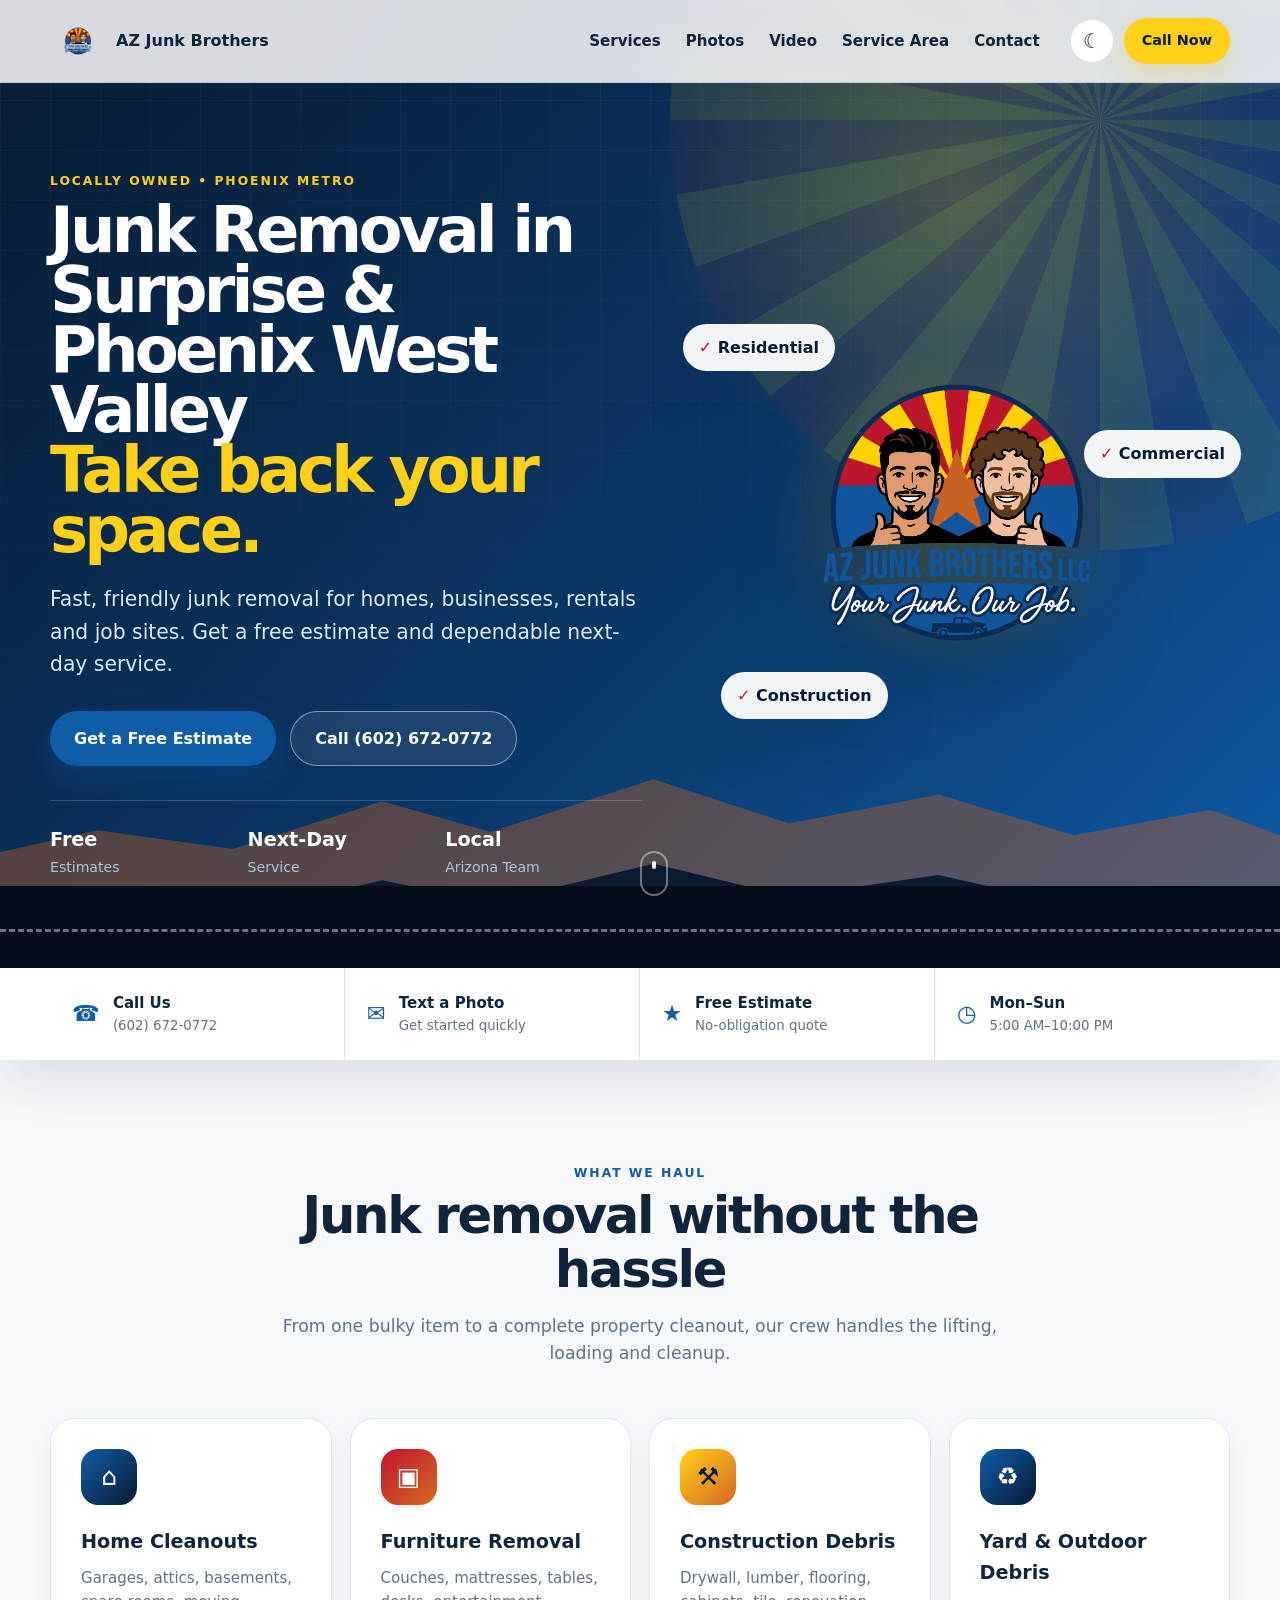
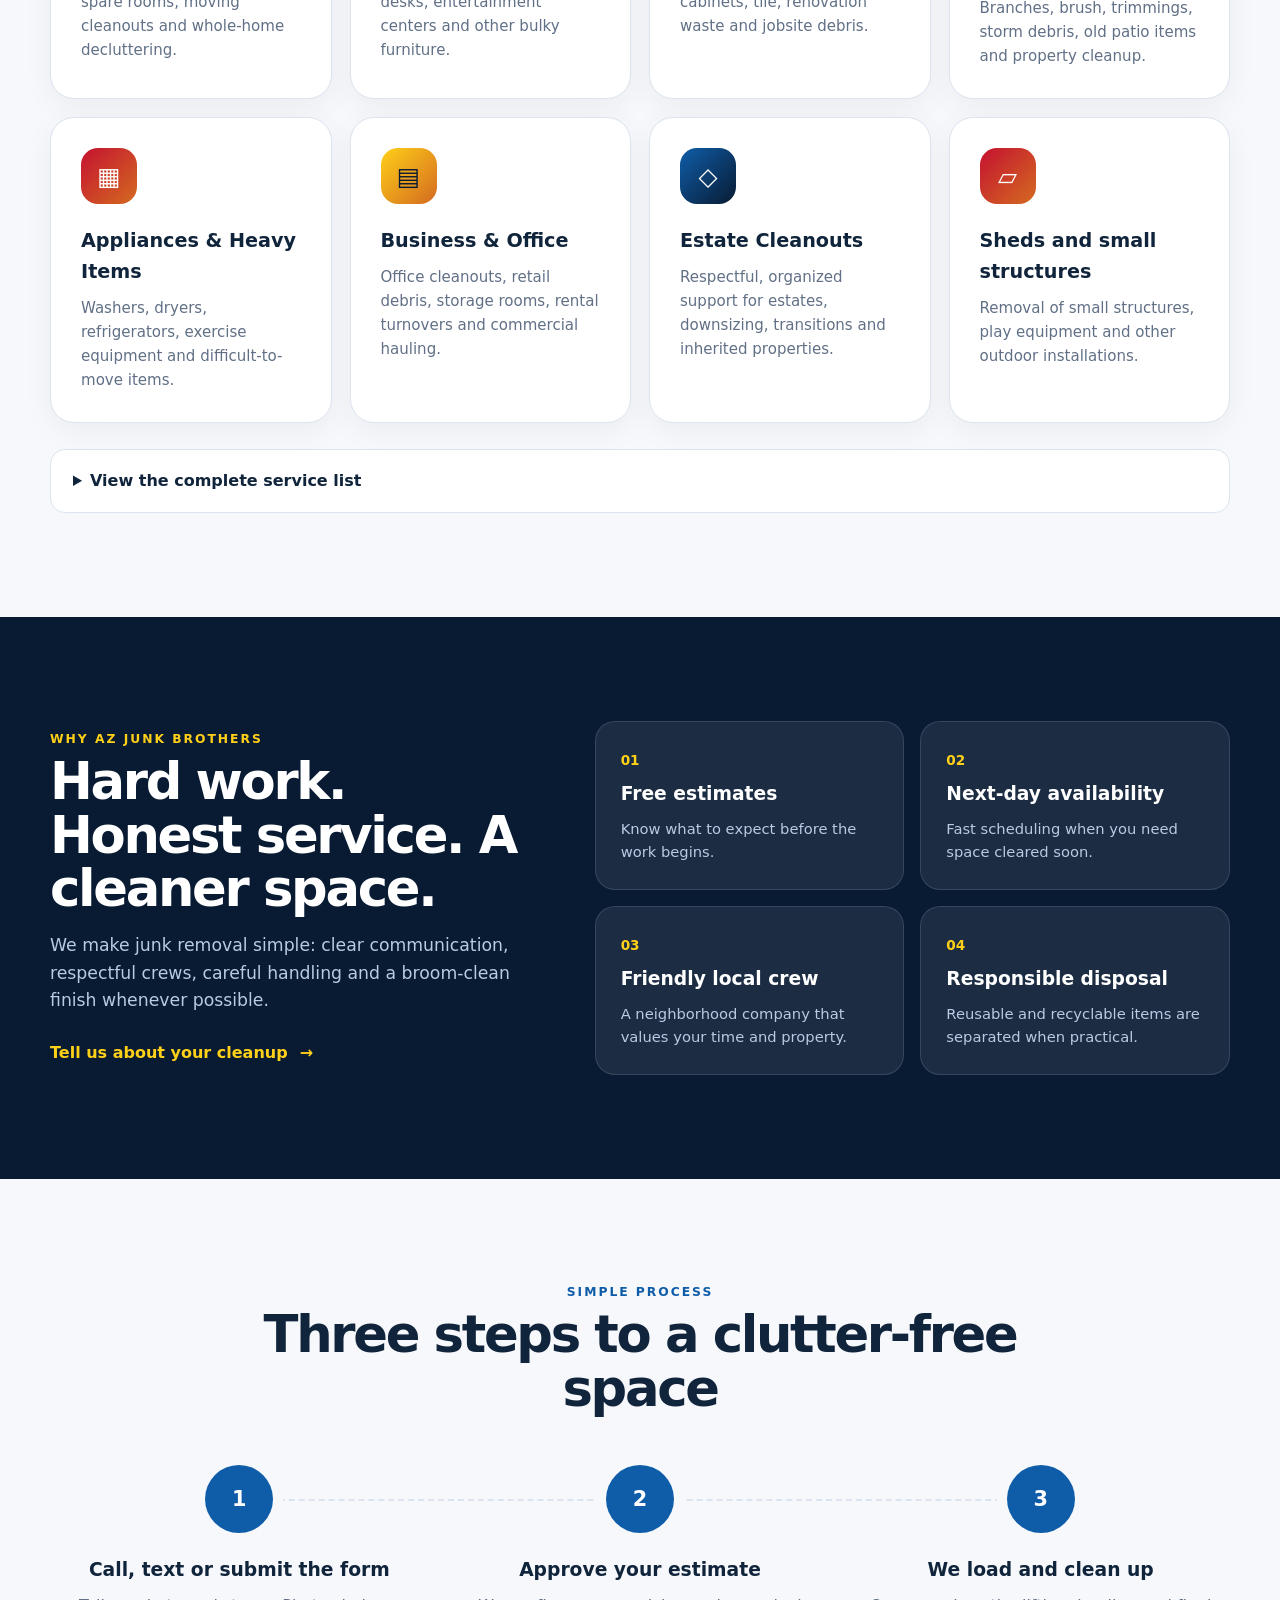
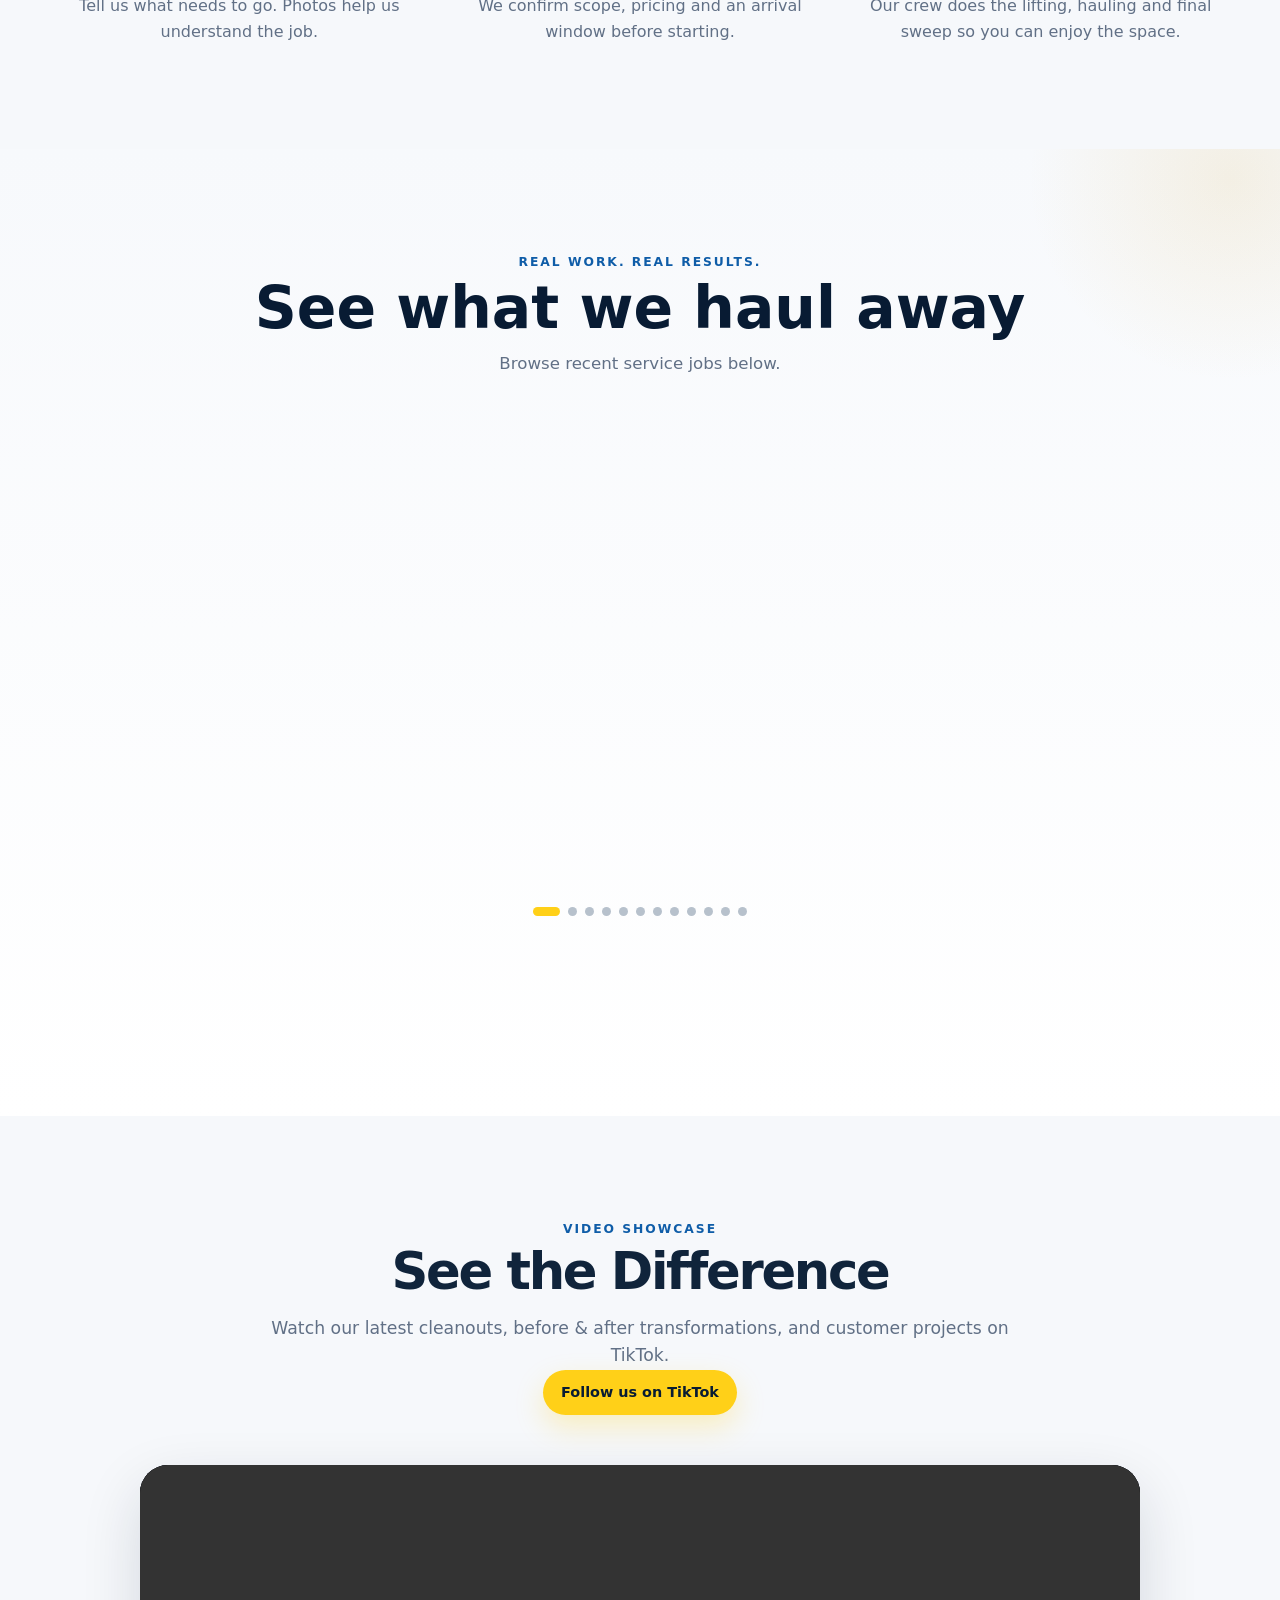
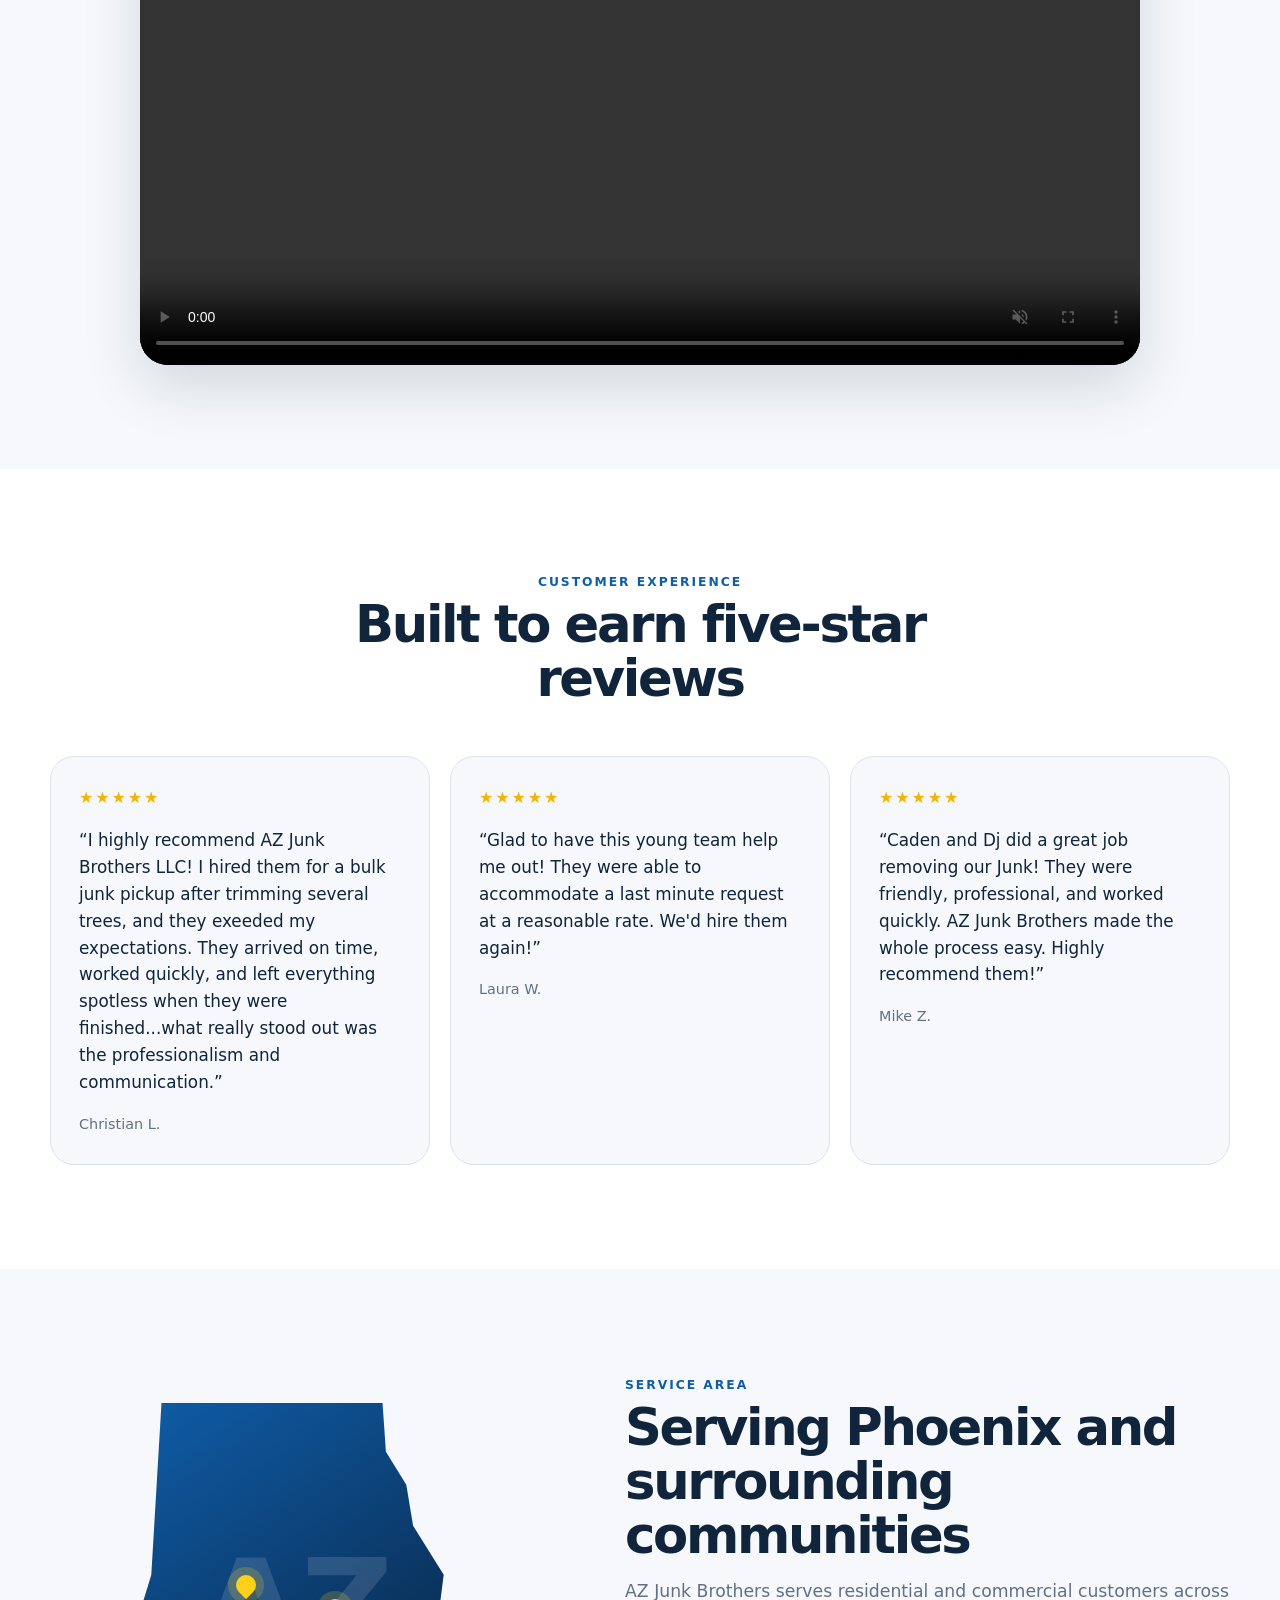
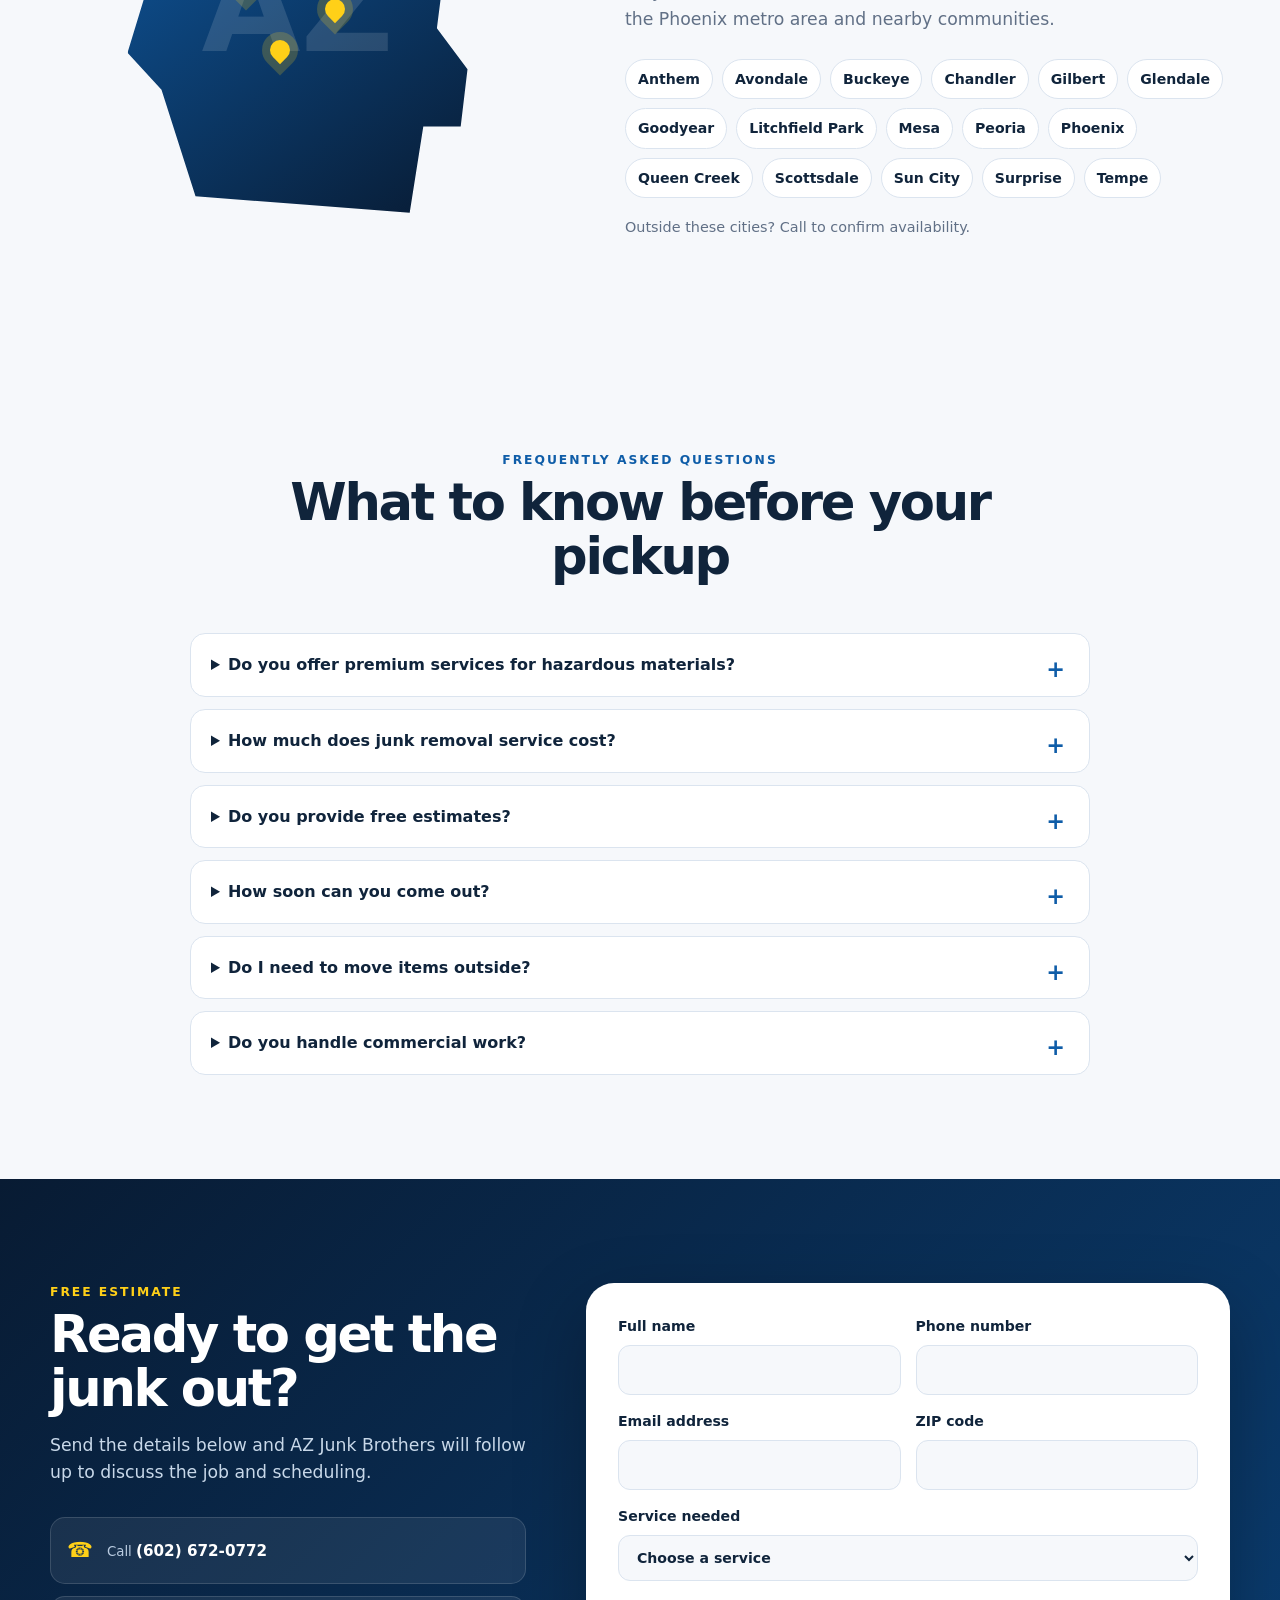
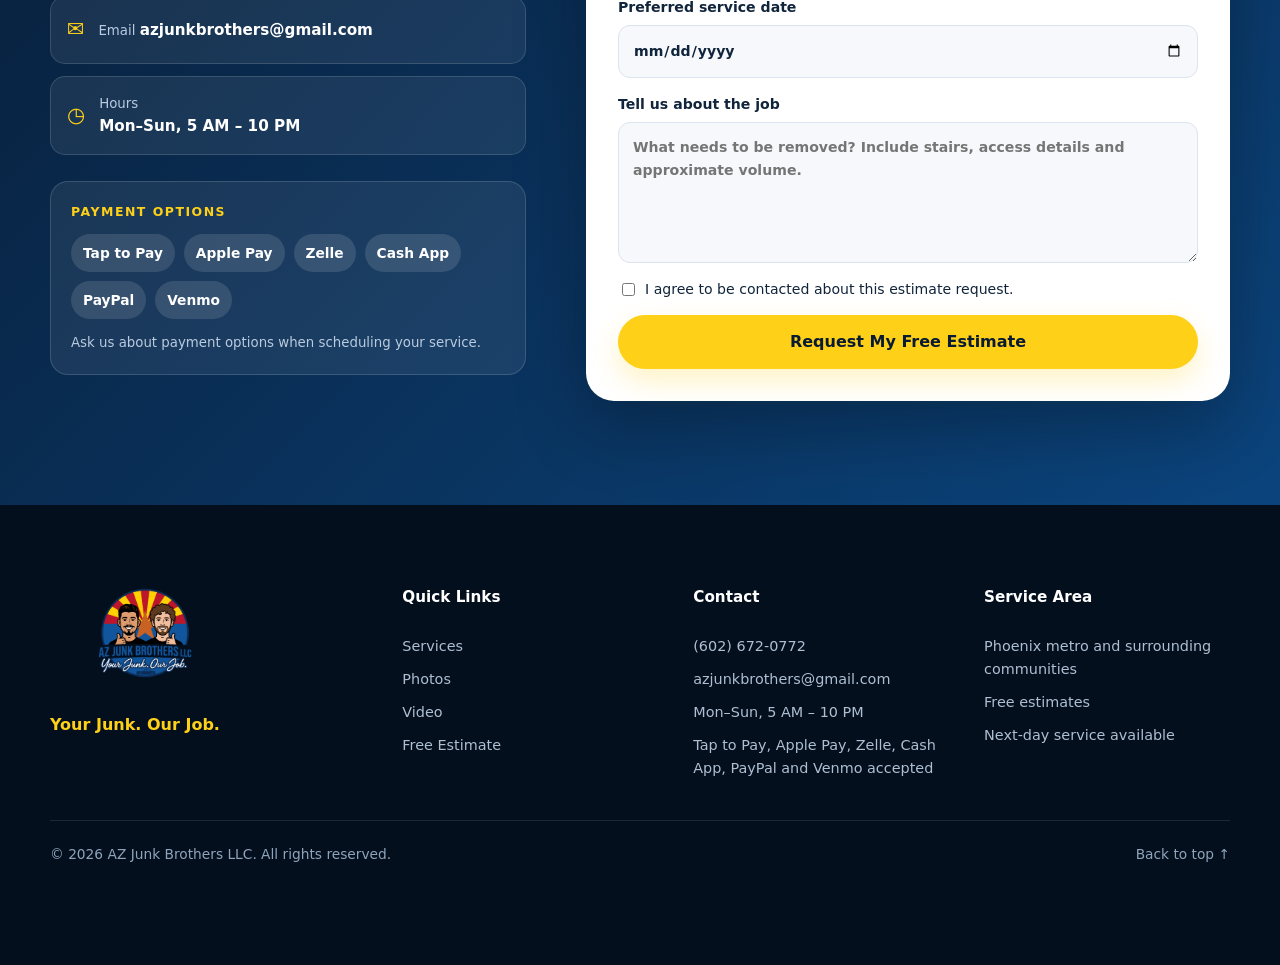
==== index.html @ 4962d70f "Revise title and Open Graph meta tags in index.html Updated the title and Open Graph meta tags for b" ====
<!doctype html>
<html lang="en">
<head>
  <meta charset="utf-8">
  <meta name="viewport" content="width=device-width,initial-scale=1,viewport-fit=cover">
  <meta name="theme-color" content="#081b33">
  <title>Junk Removal in Surprise & Phoenix West Valley | AZ Junk Brothers LLC</title>
  <meta name="description" content="AZ Junk Brothers LLC provides residential and commercial junk removal, cleanouts, furniture removal, yard debris hauling and construction cleanup in Surprise and across the Phoenix West Valley. Free estimates available.">
  <meta name="robots" content="index,follow">
  <link rel="canonical" href="https://junkbrosaz.com/">
  <link rel="icon" href="assets/images/favicon.png">
  <link rel="preload" as="image" href="assets/images/az-junk-brothers-logo.png">
  <link rel="stylesheet" href="/assets/css/styles.css?v=20260731-3">

<meta property="og:type" content="website">
<meta property="og:title" content="AZ Junk Brothers LLC | Junk Removal in Surprise & Phoenix West Valley">
<meta property="og:description" content="Fast, reliable junk removal, cleanouts, furniture removal, yard debris hauling and construction cleanup throughout Surprise and the Phoenix West Valley. Free estimates available.">
<meta property="og:image" content="https://junkbrosaz.com/assets/images/az-junk-brothers-logo.png">
<meta property="og:url" content="https://junkbrosaz.com/">
<meta name="twitter:card" content="summary_large_image">

  <script type="application/ld+json">
  {
    "@context":"https://schema.org",
    "@type":"LocalBusiness",
    "name":"AZ Junk Brothers LLC",
    "image":"https://junkbrosaz.com/assets/images/az-junk-brothers-logo.png",
	"url":"https://junkbrosaz.com/",
    "@id":"https://junkbrosaz.com/#business",
    "telephone": "+1-602-672-0772",
    "email": "azjunkbrothers@gmail.com",
    "priceRange":"$$",
    "description":"Residential and commercial junk removal serving the Phoenix metro area.",
    "areaServed":["Anthem","Avondale","Buckeye","Chandler","Gilbert","Glendale","Goodyear","Litchfield Park","Mesa","Peoria","Phoenix","Queen Creek","Scottsdale","Surprise","Sun City","Sun City West","Tempe"],
    "openingHoursSpecification":[
      {"@type":"OpeningHoursSpecification","dayOfWeek":["Monday","Tuesday","Wednesday","Thursday","Friday","Saturday","Sunday"],"opens":"05:00","closes":"22:00"}
    ]
  }
  </script>
</head>
<body>
  <div class="progress" id="progress" aria-hidden="true"></div>

  <header class="site-header" id="top">
    <div class="shell nav-shell">
      <a class="brand" href="#top" aria-label="AZ Junk Brothers home">
        <img src="assets/images/az-junk-brothers-logo.png" alt="AZ Junk Brothers LLC logo">
        <span>AZ Junk Brothers</span>
      </a>

      <button class="menu-toggle" id="menuToggle" aria-expanded="false" aria-controls="siteNav" aria-label="Open navigation">
        <span></span><span></span><span></span>
      </button>

      <nav id="siteNav" class="site-nav" aria-label="Primary navigation">
        <a href="#services">Services</a>
        <a href="#gallery">Photos</a>
        <a href="#video">Video</a>
        <a href="#areas">Service Area</a>
        <a href="#contact">Contact</a>
      </nav>

      <div class="nav-actions">
        <button class="theme-toggle" id="themeToggle" type="button" aria-label="Switch color theme">
          <span class="theme-icon" aria-hidden="true">☾</span>
        </button>
        <a class="button button-small button-gold" href="tel:+16026720772">Call Now</a>
      </div>
    </div>
  </header>

  <main>
    <section class="hero">
      <div class="hero-sunburst" aria-hidden="true"></div>
      <div class="desert desert-back" aria-hidden="true"></div>
      <div class="desert desert-front" aria-hidden="true"></div>
      <div class="road" aria-hidden="true">
        <div class="truck-rig">
          <span class="truck-dust dust-one"></span>
          <span class="truck-dust dust-two"></span>
          <span class="truck-dust dust-three"></span>
          <div class="truck-bounce">
            <img class="truck-image" src="assets/images/truck.png" alt="" draggable="false">
            <img class="spinning-wheel truck-rear-wheel" src="assets/images/wheels/truck-rear-wheel.png" alt="" draggable="false">
            <img class="spinning-wheel truck-front-wheel" src="assets/images/wheels/truck-front-wheel.png" alt="" draggable="false">
          </div>
        </div>
      </div>

      <div class="shell hero-grid">
        <div class="hero-copy reveal">
          <div class="eyebrow">Locally owned • Phoenix metro</div>
          <h1>Junk Removal in Surprise & Phoenix West Valley<br><span>Take back your space.</span></h1>
          <p class="hero-lead">Fast, friendly junk removal for homes, businesses, rentals and job sites. Get a free estimate and dependable next-day service.</p>

          <div class="hero-actions">
            <a class="button button-primary" href="#contact">Get a Free Estimate</a>
            <a class="button button-ghost" href="tel:+16026720772">Call (602) 672-0772</a>
          </div>

          <div class="trust-row" aria-label="Service highlights">
            <div><strong>Free</strong><span>Estimates</span></div>
            <div><strong>Next-Day</strong><span>Service</span></div>
            <div><strong>Local</strong><span>Arizona Team</span></div>
          </div>
        </div>

        <div class="hero-visual reveal">
          <div class="logo-stage">
            <div class="logo-halo"></div>
            <img src="assets/images/az-junk-brothers-logo.png" alt="AZ Junk Brothers LLC — Your Junk. Our Job.">
          </div>
          <div class="floating-card card-one"><span>✓</span> Residential</div>
          <div class="floating-card card-two"><span>✓</span> Commercial</div>
          <div class="floating-card card-three"><span>✓</span> Construction</div>
        </div>
      </div>

      <a class="scroll-cue" href="#services" aria-label="Scroll to services"><span></span></a>
    </section>

    <section class="quick-strip">
      <div class="shell quick-grid">
        <a href="tel:+16026720772"><span>☎</span><div><strong>Call Us</strong><small>(602) 672-0772</small></div></a>
        <a href="sms:+16026720772"><span>✉</span><div><strong>Text a Photo</strong><small>Get started quickly</small></div></a>
        <a href="#contact"><span>★</span><div><strong>Free Estimate</strong><small>No-obligation quote</small></div></a>
        <div><span>◷</span><div><strong>Mon–Sun</strong><small>5:00 AM–10:00 PM</small></div></div>
      </div>
    </section>

    <section class="section" id="services">
      <div class="shell">
        <div class="section-heading reveal">
          <div class="eyebrow">What we haul</div>
          <h2>Junk removal without the hassle</h2>
          <p>From one bulky item to a complete property cleanout, our crew handles the lifting, loading and cleanup.</p>
        </div>

        <div class="services-grid">
          <article class="service-card reveal"><div class="service-icon">⌂</div><h3>Home Cleanouts</h3><p>Garages, attics, basements, spare rooms, moving cleanouts and whole-home decluttering.</p></article>
          <article class="service-card reveal"><div class="service-icon">▣</div><h3>Furniture Removal</h3><p>Couches, mattresses, tables, desks, entertainment centers and other bulky furniture.</p></article>
          <article class="service-card reveal"><div class="service-icon">⚒</div><h3>Construction Debris</h3><p>Drywall, lumber, flooring, cabinets, tile, renovation waste and jobsite debris.</p></article>
          <article class="service-card reveal"><div class="service-icon">♻</div><h3>Yard & Outdoor Debris</h3><p>Branches, brush, trimmings, storm debris, old patio items and property cleanup.</p></article>
          <article class="service-card reveal"><div class="service-icon">▦</div><h3>Appliances & Heavy Items</h3><p>Washers, dryers, refrigerators, exercise equipment and difficult-to-move items.</p></article>
          <article class="service-card reveal"><div class="service-icon">▤</div><h3>Business & Office</h3><p>Office cleanouts, retail debris, storage rooms, rental turnovers and commercial hauling.</p></article>
          <article class="service-card reveal"><div class="service-icon">◇</div><h3>Estate Cleanouts</h3><p>Respectful, organized support for estates, downsizing, transitions and inherited properties.</p></article>
          <article class="service-card reveal"><div class="service-icon">▱</div><h3>Sheds and small structures</h3><p>Removal of small structures, play equipment and other outdoor installations.</p></article>
        </div>

        <details class="all-services reveal">
          <summary>View the complete service list</summary>
          <div class="service-list">
            <span>Junk removal</span><span>Garage cleanouts</span><span>Attic cleanouts</span><span>Estate cleanouts</span>
            <span>Storage unit cleanouts</span><span>Office cleanouts</span><span>Eviction cleanouts</span><span>Foreclosure cleanouts</span>
            <span>Furniture removal</span><span>Appliance removal</span><span>Mattress removal</span><span>Construction debris</span>
            <span>Yard waste</span><span>Trash removal</span><span>Unloading help</span><span>Heavy item removal</span>
            <span>Property cleanup</span><span>Play equipment removal</span><span>Shed demolition</span><span>Rental turnover cleanup</span>
          </div>
        </details>
      </div>
    </section>

    <section class="section section-dark why">
      <div class="shell why-grid">
        <div class="why-copy reveal">
          <div class="eyebrow eyebrow-gold">Why AZ Junk Brothers</div>
          <h2>Hard work. Honest service. A cleaner space.</h2>
          <p>We make junk removal simple: clear communication, respectful crews, careful handling and a broom-clean finish whenever possible.</p>
          <a class="text-link" href="#contact">Tell us about your cleanup <span>→</span></a>
        </div>

        <div class="benefit-grid">
          <div class="benefit reveal"><strong>01</strong><h3>Free estimates</h3><p>Know what to expect before the work begins.</p></div>
          <div class="benefit reveal"><strong>02</strong><h3>Next-day availability</h3><p>Fast scheduling when you need space cleared soon.</p></div>
          <div class="benefit reveal"><strong>03</strong><h3>Friendly local crew</h3><p>A neighborhood company that values your time and property.</p></div>
          <div class="benefit reveal"><strong>04</strong><h3>Responsible disposal</h3><p>Reusable and recyclable items are separated when practical.</p></div>
        </div>
      </div>
    </section>

    <section class="section process">
      <div class="shell">
        <div class="section-heading reveal">
          <div class="eyebrow">Simple process</div>
          <h2>Three steps to a clutter-free space</h2>
        </div>
        <div class="process-grid">
          <article class="process-step reveal"><span>1</span><h3>Call, text or submit the form</h3><p>Tell us what needs to go. Photos help us understand the job.</p></article>
          <article class="process-step reveal"><span>2</span><h3>Approve your estimate</h3><p>We confirm scope, pricing and an arrival window before starting.</p></article>
          <article class="process-step reveal"><span>3</span><h3>We load and clean up</h3><p>Our crew does the lifting, hauling and final sweep so you can enjoy the space.</p></article>
        </div>
      </div>
    </section>

    <section class="section gallery-section" id="gallery">
      <div class="shell">
        <div class="gallery-heading reveal">
          <div class="eyebrow">Real work. Real results.</div>
          <h2>See what we haul away</h2>
          <p>Browse recent service jobs below.</p>
        </div>

        <div class="photo-carousel reveal" id="photoCarousel" aria-label="Recent project photos">
          <button class="photo-carousel-arrow photo-carousel-prev" id="photoCarouselPrev" type="button" aria-label="Show previous photo">‹</button>

          <button class="photo-carousel-stage" id="photoCarouselStage" type="button" aria-label="Open current project gallery">
            <img id="photoCarouselImage" src="" alt="" loading="eager" decoding="async">
            <span class="photo-carousel-overlay">
              <strong id="photoCarouselTitle">Loading project photos…</strong>
              <small id="photoCarouselCounter"></small>
            </span>
          </button>

          <button class="photo-carousel-arrow photo-carousel-next" id="photoCarouselNext" type="button" aria-label="Show next photo">›</button>
        </div>

        <div class="photo-carousel-dots" id="photoCarouselDots" aria-label="Project photo navigation"></div>

        <div class="gallery-trust-strip reveal" aria-label="Why customers choose AZ Junk Brothers">
          <span><b>✓</b> Free estimates</span>
          <span><b>✓</b> Next-day service</span>
          <span><b>✓</b> Upfront pricing</span>
          <span><b>✓</b> Local and reliable</span>
        </div>
      </div>
    </section>

<section class="section video-section" id="video">
  <div class="shell">
    <div class="section-heading reveal">
      <div class="eyebrow">Video showcase</div>
      <h2>See the Difference</h2>
      <p> Watch our latest cleanouts, before & after transformations,
and customer projects on TikTok.
</p>
<a class="button button-small button-gold" href="https://www.tiktok.com/@junkbrothersllc">Follow us on TikTok</a>

    </div>

    <div class="video-wrapper reveal">
      <video
        class="before-after-video"
        autoplay
        muted
        loop
        playsinline
        preload="metadata"
        controls
      >
        <source
          src="assets/video/before-after.mp4"
          type="video/mp4"
        >
        Your browser does not support HTML5 video.
      </video>
    </div>
  </div>
</section>

    <section class="section reviews">
      <div class="shell">
        <div class="section-heading reveal">
          <div class="eyebrow">Customer experience</div>
          <h2>Built to earn five-star reviews</h2>
      </div>
        <div class="review-grid">
          <blockquote class="review reveal"><div class="stars">★★★★★</div><p>“I highly recommend AZ Junk Brothers LLC! I hired them for a bulk junk pickup after trimming several trees, and they exeeded my expectations. They arrived on time, worked quickly, and left everything spotless when they were finished...what really stood out was the professionalism and communication.”</p><footer>Christian L.</footer></blockquote>
          <blockquote class="review reveal"><div class="stars">★★★★★</div><p>“Glad to have this young team help me out! They were able to accommodate a last minute request at a reasonable rate. We'd hire them again!”</p><footer>Laura W.</footer></blockquote>
          <blockquote class="review reveal"><div class="stars">★★★★★</div><p>“Caden and Dj did a great job removing our Junk! They were friendly, professional, and worked quickly. AZ Junk Brothers made the whole process easy. Highly recommend them!”</p><footer>Mike Z.</footer></blockquote>

      </div>
    </section>

    <section class="section area-section" id="areas">
      <div class="shell area-grid">
        <div class="area-map reveal" aria-hidden="true">
          <div class="state-shape">
            <span class="pin pin-one"></span><span class="pin pin-two"></span><span class="pin pin-three"></span>
            <strong>AZ</strong>
          </div>
        </div>
        <div class="area-copy reveal">
          <div class="eyebrow">Service area</div>
          <h2>Serving Phoenix and surrounding communities</h2>
          <p>AZ Junk Brothers serves residential and commercial customers across the Phoenix metro area and nearby communities.</p>
          <div class="city-cloud">
<span>Anthem</span>
<span>Avondale</span>
<span>Buckeye</span>
<span>Chandler</span>
<span>Gilbert</span>
<span>Glendale</span>
<span>Goodyear</span>
<span>Litchfield Park</span>
<span>Mesa</span>
<span>Peoria</span>
<span>Phoenix</span>
<span>Queen Creek</span>
<span>Scottsdale</span>
<span>Sun City</span>
<span>Surprise</span>
<span>Tempe</span>
          </div>
          <p class="area-note">Outside these cities? Call to confirm availability.</p>
        </div>
      </div>
    </section>

    <section class="section faq-section">
      <div class="shell">
        <div class="section-heading reveal">
          <div class="eyebrow">Frequently asked questions</div>
          <h2>What to know before your pickup</h2>
        </div>
        <div class="faq-list">
	      <details class="faq reveal"><summary>Do you offer premium services for hazardous materials?</summary><p>Yes. Hazardous materials, chemicals and regulated waste require specialized disposal. There is an additional charge of $20 per item for proper disposal. Send a list or photos so we can confirm what can be hauled, we handle it the right way.</p></details>
          <details class="faq reveal"><summary>How much does junk removal service cost?</summary><p>Pricing starts at <strong>$150</strong> for smaller jobs. The final cost depends on the size of the load, the type of items being removed, and the complexity of the job. Contact us for a free estimate.</p></details>
		  <details class="faq reveal"><summary>Do you provide free estimates?</summary><p>Yes. Call, text or submit the form with a description of the job. Photos can help us provide a more accurate initial estimate.</p></details>
          <details class="faq reveal"><summary>How soon can you come out?</summary><p>Next-day service is available based on schedule and location. Contact us early for the best availability.</p></details>
          <details class="faq reveal"><summary>Do I need to move items outside?</summary><p>No. The crew can remove items from garages, rooms, offices, yards and other accessible locations. Explain any stairs or special access when requesting your estimate.</p></details>
          <details class="faq reveal"><summary>Do you handle commercial work?</summary><p>Yes. The company supports offices, rentals, storage areas, construction cleanup and other commercial hauling needs.</p></details>
        </div>
      </div>
    </section>

    <section class="section contact-section" id="contact">
      <div class="shell contact-grid">
        <div class="contact-copy reveal">
          <div class="eyebrow eyebrow-gold">Free estimate</div>
          <h2>Ready to get the junk out?</h2>
          <p>Send the details below and AZ Junk Brothers will follow up to discuss the job and scheduling.</p>

          <div class="contact-cards">
            <a href="tel:+16026720772"><span>☎</span><div><small>Call </small><strong>(602) 672-0772</strong></div></a>
            <a href="mailto:azjunkbrothers@gmail.com"><span>✉</span><div><small>Email </small><strong>azjunkbrothers@gmail.com</strong></div></a>
            <div><span>◷</span><div><small>Hours</small><strong>Mon–Sun, 5 AM – 10 PM</strong></div></div>
          </div>

          <div class="payment-options reveal">
            <span class="payment-label">Payment options</span>
            <div class="payment-methods" aria-label="Accepted payment methods">
              <span>Tap to Pay</span>
              <span>Apple Pay</span>
              <span>Zelle</span>
              <span>Cash App</span>
              <span>PayPal</span>
              <span>Venmo</span>
            </div>
            <small>Ask us about payment options when scheduling your service.</small>
          </div>
        </div>

        <form class="estimate-form reveal" action="https://formspree.io/f/mlgqknoe" method="POST">
          <input type="hidden" name="_subject" value="New estimate request from AZ Junk Brothers website">
          <div class="form-row">
            <label>Full name<input type="text" name="name" autocomplete="name" required></label>
            <label>Phone number<input type="tel" name="phone" autocomplete="tel" required></label>
          </div>
          <div class="form-row">
            <label>Email address<input type="email" name="email" autocomplete="email"></label>
            <label>ZIP code<input type="text" name="zip" inputmode="numeric" autocomplete="postal-code"></label>
          </div>
          <label>Service needed
            <select name="service" required>
              <option value="">Choose a service</option>
              <option>Premium service for hazardous materials</option>
	      <option>General junk removal</option>
              <option>Furniture or appliance removal</option>
              <option>Garage, attic or home cleanout</option>
              <option>Estate or rental cleanout</option>
              <option>Construction debris</option>
              <option>Yard waste or outdoor cleanup</option>
              <option>Commercial or office cleanout</option>
              <option>Other</option>
            </select>
          </label>
          <label>Preferred service date<input type="date" name="preferred_date"></label>
          <label>Tell us about the job<textarea name="message" rows="5" placeholder="What needs to be removed? Include stairs, access details and approximate volume." required></textarea></label>
          <label class="consent"><input type="checkbox" required><span>I agree to be contacted about this estimate request.</span></label>
          <button class="button button-gold button-full" type="submit">Request My Free Estimate</button>
        </form>
      </div>
    </section>
  </main>

  <footer class="site-footer">
    <div class="shell footer-grid">
      <div class="footer-brand">
        <img src="assets/images/az-junk-brothers-logo.png" alt="AZ Junk Brothers LLC">
        <p>Your Junk. Our Job.</p>
      </div>
      <div><h3>Quick Links</h3><a href="#services">Services</a><a href="#gallery">Photos</a><a href="#video">Video</a><a href="#contact">Free Estimate</a></div>
      <div><h3>Contact</h3><a href="tel:+16026720772">(602) 672-0772</a><a href="mailto:azjunkbrothers@gmail.com">azjunkbrothers@gmail.com</a><span>Mon–Sun, 5 AM – 10 PM</span><span>Tap to Pay, Apple Pay, Zelle, Cash App, PayPal and Venmo accepted</span></div>
      <div><h3>Service Area</h3><span>Phoenix metro and surrounding communities</span><span>Free estimates</span><span>Next-day service available</span></div>
    </div>
    <div class="shell footer-bottom"><span>© <span id="year"></span> AZ Junk Brothers LLC. All rights reserved.</span><a href="#top">Back to top ↑</a></div>
  </footer>

  <div class="mobile-bar" aria-label="Quick contact">
    <a href="tel:+16026720772"><span>☎</span>Call</a>
    <a href="sms:+16026720772"><span>✉</span>Text</a>
    <a href="#contact"><span>★</span>Estimate</a>
  </div>

  <dialog class="gallery-dialog" id="galleryDialog" aria-labelledby="galleryDialogTitle">
    <div class="gallery-dialog-shell">
      <header class="gallery-dialog-header"><div><span class="dialog-eyebrow">Project gallery</span><h2 id="galleryDialogTitle">Service Gallery</h2></div><button class="gallery-dialog-close" id="galleryDialogClose" type="button" aria-label="Close gallery">×</button></header>
      <div class="gallery-viewer"><button class="gallery-arrow gallery-prev" id="galleryPrev" type="button" aria-label="Previous photo">‹</button><figure><img id="galleryMainImage" alt=""><figcaption><span id="galleryCounter"></span><span id="galleryCaption"></span></figcaption></figure><button class="gallery-arrow gallery-next" id="galleryNext" type="button" aria-label="Next photo">›</button></div>
      <div class="gallery-thumbnails" id="galleryThumbnails" aria-label="Gallery thumbnails"></div>
    </div>
  </dialog>

  <script src="assets/js/script.js?v=20260801-1"></script>
</body>
</html>
---- assets/css/styles.css ----
:root{
  --navy:#081b33;--navy-2:#0d294b;--blue:#0f5da8;--blue-2:#2f7ab8;--red:#c41230;
  --gold:#ffd018;--orange:#d46a20;--paper:#f6f8fb;--white:#fff;--ink:#10243b;--muted:#617086;
  --card:#fff;--line:#dbe4ef;--shadow:0 22px 60px rgba(6,25,48,.14);--radius:24px;--radius-sm:15px;
  --header:82px;--max:1180px;
}
html[data-theme="dark"]{
  --paper:#07182e;--white:#0b203b;--ink:#f7fbff;--muted:#bdc9d8;--card:#0d294b;--line:#254563;
  --shadow:0 22px 60px rgba(0,0,0,.32);
}
*{box-sizing:border-box}
html{scroll-behavior:smooth;scroll-padding-top:96px}
body{margin:0;background:var(--paper);color:var(--ink);font-family:Inter,ui-sans-serif,system-ui,-apple-system,BlinkMacSystemFont,"Segoe UI",sans-serif;line-height:1.6}
body.nav-open{overflow:hidden}
img{max-width:100%;display:block}
a{color:inherit;text-decoration:none}
button,input,select,textarea{font:inherit}
button{cursor:pointer}
.shell{width:min(calc(100% - 40px),var(--max));margin-inline:auto}
.section{padding:104px 0}
.section-heading{max-width:760px;text-align:center;margin:0 auto 50px}
.section-heading h2,.why h2,.video-copy h2,.area-copy h2,.contact-copy h2{font-size:clamp(2rem,4vw,3.6rem);line-height:1.05;letter-spacing:-.045em;margin:.35rem 0 1rem}
.section-heading p,.hero-lead,.why-copy>p,.video-copy>p,.area-copy>p,.contact-copy>p{font-size:1.08rem;color:var(--muted);margin:0}
.eyebrow{text-transform:uppercase;letter-spacing:.16em;font-size:.77rem;font-weight:900;color:var(--blue)}
.eyebrow-gold{color:var(--gold)}
.progress{position:fixed;inset:0 auto auto 0;width:0;height:3px;background:linear-gradient(90deg,var(--gold),var(--red));z-index:1000}
.site-header{position:fixed;z-index:900;inset:0 0 auto;background:rgba(255,255,255,.84);backdrop-filter:blur(18px);border-bottom:1px solid rgba(15,93,168,.1);transition:.25s}
html[data-theme="dark"] .site-header{background:rgba(7,24,46,.86);border-color:rgba(255,255,255,.08)}
.site-header.scrolled{box-shadow:0 14px 30px rgba(6,25,48,.12)}
.nav-shell{height:var(--header);display:flex;align-items:center;gap:30px}
.brand{display:flex;align-items:center;gap:10px;font-weight:900;white-space:nowrap}
.brand img{width:56px;height:56px;object-fit:contain}
.brand span{font-size:1rem}
.site-nav{display:flex;gap:25px;margin-left:auto}
.site-nav a{font-weight:750;font-size:.94rem;position:relative}
.site-nav a:after{content:"";position:absolute;left:0;right:100%;bottom:-7px;height:2px;background:var(--gold);transition:.2s}
.site-nav a:hover:after{right:0}
.nav-actions{display:flex;align-items:center;gap:10px}
.theme-toggle{width:44px;height:44px;border-radius:50%;border:1px solid var(--line);background:var(--card);color:var(--ink);font-size:1.25rem}
.menu-toggle{display:none;border:0;background:none;padding:8px}
.menu-toggle span{display:block;width:26px;height:2px;background:var(--ink);margin:5px 0}
.button{display:inline-flex;align-items:center;justify-content:center;gap:8px;border:0;border-radius:999px;padding:14px 24px;font-weight:900;transition:transform .2s,box-shadow .2s,background .2s}
.button:hover{transform:translateY(-2px)}
.button-primary{background:var(--blue);color:#fff;box-shadow:0 12px 30px rgba(15,93,168,.3)}
.button-gold{background:var(--gold);color:var(--navy);box-shadow:0 12px 28px rgba(255,208,24,.25)}
.button-ghost{border:1px solid rgba(255,255,255,.45);color:#fff;background:rgba(255,255,255,.08)}
.button-small{padding:11px 18px;font-size:.9rem}
.button-full{width:100%}
.hero{min-height:860px;padding:calc(var(--header) + 65px) 0 90px;position:relative;overflow:hidden;background:
 radial-gradient(circle at 75% 20%,rgba(255,208,24,.22),transparent 25%),
 linear-gradient(135deg,#081b33 0%,#0a3766 55%,#0f5da8 100%);color:#fff}
.hero:before{content:"";position:absolute;inset:0;background-image:linear-gradient(rgba(255,255,255,.04) 1px,transparent 1px),linear-gradient(90deg,rgba(255,255,255,.04) 1px,transparent 1px);background-size:50px 50px;mask-image:linear-gradient(to bottom,#000,transparent 80%)}
.hero-grid{display:grid;grid-template-columns:1.04fr .96fr;gap:40px;align-items:center;position:relative;z-index:3}
.hero-copy{padding-top:25px}
.hero .eyebrow{color:var(--gold)}
.hero h1{font-size:clamp(2.4rem,5vw,4.5rem);line-height:.94;letter-spacing:-.06em;margin:.5rem 0 1.4rem;max-width:780px}
.hero h1 span{color:var(--gold)}
.hero-lead{color:#dce9f7;max-width:670px;font-size:clamp(1.05rem,2vw,1.27rem)}
.hero-actions{display:flex;gap:14px;flex-wrap:wrap;margin:30px 0 34px}
.trust-row{display:grid;grid-template-columns:repeat(3,1fr);max-width:610px;border-top:1px solid rgba(255,255,255,.18);padding-top:24px}
.trust-row div{display:flex;flex-direction:column}
.trust-row strong{font-size:1.2rem;color:#fff}
.trust-row span{color:#afc4dc;font-size:.88rem}
.hero-visual{position:relative;min-height:590px;display:grid;place-items:center}
.logo-stage{position:relative;width:min(100%,570px);animation:float 5s ease-in-out infinite}
.logo-stage img{position:relative;z-index:2;filter:drop-shadow(0 28px 45px rgba(0,0,0,.28))}
.logo-halo{position:absolute;inset:10%;border-radius:50%;background:radial-gradient(circle,var(--gold),transparent 68%);opacity:.3;filter:blur(18px)}
.floating-card{position:absolute;z-index:4;background:rgba(255,255,255,.94);color:var(--navy);font-weight:900;border-radius:999px;padding:11px 16px;box-shadow:var(--shadow);animation:float 4s ease-in-out infinite}
.floating-card span{color:var(--red)}
.card-one{left:0;top:18%}.card-two{right:-2%;top:36%;animation-delay:-1.5s}.card-three{left:7%;bottom:15%;animation-delay:-2.5s}
.hero-sunburst{position:absolute;right:-250px;top:-310px;width:860px;height:860px;border-radius:50%;background:repeating-conic-gradient(from -10deg,rgba(255,208,24,.18) 0deg 10deg,rgba(196,18,48,.12) 10deg 20deg);opacity:.55}
.desert{position:absolute;left:-3%;right:-3%;bottom:0;height:170px;clip-path:polygon(0 65%,10% 47%,20% 58%,31% 30%,39% 48%,51% 17%,61% 43%,72% 26%,82% 50%,92% 35%,100% 58%,100% 100%,0 100%)}
.desert-back{background:#b85e27;opacity:.43;bottom:48px}
.desert-front{background:#06172c;opacity:.92;height:126px}
.road{position:absolute;left:0;right:0;bottom:0;height:82px;background:#040e1b;z-index:2;overflow:hidden}
.road:after{content:"";position:absolute;left:0;right:0;top:43px;border-top:3px dashed rgba(255,255,255,.42)}
.truck-rig{position:absolute;left:-210px;bottom:5px;width:min(180px,14.5vw);z-index:3;animation:driveRig 18s linear infinite;will-change:left}
.truck-bounce{position:relative;z-index:2;transform-origin:62% 100%}
.truck-image{display:block;width:100%;height:auto;user-select:none;pointer-events:none;filter:drop-shadow(0 4px 3px rgba(0,0,0,.42))}
.spinning-wheel{position:absolute;z-index:4;height:auto;user-select:none;pointer-events:none;animation:wheelSpin .72s linear infinite;transform-origin:50% 50%;will-change:transform}

.truck-rear-wheel{left:47.24%;top:58.87%;width:8.29%}
.truck-front-wheel{left:85.90%;top:58.87%;width:8.29%}
.truck-dust{position:absolute;z-index:1;left:2%;bottom:5%;width:24px;height:14px;border-radius:50%;background:rgba(205,169,116,.52);filter:blur(3px);animation:dustPulse 1s ease-out infinite;will-change:opacity,transform}
.dust-two{left:-1%;bottom:9%;width:17px;height:11px;animation-delay:-.35s}
.dust-three{left:5%;bottom:1%;width:13px;height:8px;animation-delay:-.7s}
.scroll-cue{position:absolute;z-index:5;bottom:72px;left:50%;width:28px;height:45px;border:2px solid rgba(255,255,255,.4);border-radius:20px}
.scroll-cue span{position:absolute;width:4px;height:8px;border-radius:99px;background:#fff;left:10px;top:8px;animation:scroll 1.8s infinite}
.quick-strip{background:var(--card);box-shadow:0 18px 55px rgba(6,25,48,.12);position:relative;z-index:10}
.quick-grid{display:grid;grid-template-columns:repeat(4,1fr)}
.quick-grid>a,.quick-grid>div{display:flex;align-items:center;gap:13px;padding:23px 22px;border-right:1px solid var(--line)}
.quick-grid>:last-child{border-right:0}
.quick-grid span{font-size:1.4rem;color:var(--blue)}
.quick-grid div div,.quick-grid a div{display:flex;flex-direction:column}
.quick-grid strong{font-size:.94rem}.quick-grid small{color:var(--muted)}
.services-grid{display:grid;grid-template-columns:repeat(4,1fr);gap:18px}
.service-card{background:var(--card);border:1px solid var(--line);border-radius:var(--radius);padding:30px;min-height:245px;box-shadow:0 8px 30px rgba(8,27,51,.05);transition:.25s}
.service-card:hover{transform:translateY(-7px);box-shadow:var(--shadow);border-color:rgba(15,93,168,.32)}
.service-icon{width:56px;height:56px;border-radius:17px;display:grid;place-items:center;background:linear-gradient(135deg,var(--blue),var(--navy));color:#fff;font-size:1.55rem;margin-bottom:22px}
.service-card:nth-child(3n+2) .service-icon{background:linear-gradient(135deg,var(--red),var(--orange))}
.service-card:nth-child(3n) .service-icon{background:linear-gradient(135deg,var(--gold),var(--orange));color:var(--navy)}
.service-card h3{font-size:1.2rem;margin:0 0 8px}.service-card p{color:var(--muted);margin:0;font-size:.94rem}
.all-services{margin-top:26px;background:var(--card);border:1px solid var(--line);border-radius:var(--radius-sm);overflow:hidden}
.all-services summary{padding:18px 22px;font-weight:900;cursor:pointer}
.service-list{display:grid;grid-template-columns:repeat(4,1fr);gap:10px;padding:0 22px 22px}
.service-list span{background:var(--paper);padding:10px 12px;border-radius:10px;color:var(--muted);font-size:.9rem}
.section-dark{background:var(--navy);color:#fff}
.why-grid{display:grid;grid-template-columns:.85fr 1.15fr;gap:75px;align-items:center}
.why-copy>p{color:#b9cbe0}.text-link{display:inline-flex;gap:12px;color:var(--gold);font-weight:900;margin-top:25px}.text-link span{transition:.2s}.text-link:hover span{transform:translateX(6px)}
.benefit-grid{display:grid;grid-template-columns:repeat(2,1fr);gap:16px}
.benefit{background:rgba(255,255,255,.08);border:1px solid rgba(255,255,255,.12);border-radius:20px;padding:25px}
.benefit strong{color:var(--gold);font-size:.85rem}.benefit h3{margin:.45rem 0}.benefit p{margin:0;color:#b9cbe0;font-size:.92rem}
.process-grid{display:grid;grid-template-columns:repeat(3,1fr);gap:22px;position:relative}
.process-grid:before{content:"";position:absolute;left:16%;right:16%;top:34px;border-top:2px dashed var(--line)}
.process-step{text-align:center;position:relative}
.process-step>span{width:68px;height:68px;border-radius:50%;display:grid;place-items:center;margin:0 auto 22px;background:var(--blue);color:#fff;font-size:1.3rem;font-weight:900;box-shadow:0 0 0 10px var(--paper)}
.process-step h3{margin:0 0 8px}.process-step p{color:var(--muted);margin:0}
.gallery-section{background:linear-gradient(180deg,var(--paper),var(--card))}
.split-heading{max-width:none;text-align:left;display:grid;grid-template-columns:1fr .7fr;gap:50px;align-items:end}.split-heading p{padding-bottom:10px}
.gallery-grid{display:grid;grid-template-columns:repeat(3,1fr);grid-auto-rows:285px;gap:16px}
.gallery-item{position:relative;border:0;padding:0;border-radius:20px;overflow:hidden;background:var(--navy);box-shadow:var(--shadow)}
.gallery-item.wide{grid-column:span 2}
.gallery-item img{width:100%;height:100%;object-fit:cover;transition:.4s}
.gallery-item span{position:absolute;left:18px;bottom:16px;background:rgba(8,27,51,.88);color:#fff;padding:8px 12px;border-radius:999px;font-weight:900;font-size:.88rem}
.gallery-item:hover img{transform:scale(1.045)}
.video-grid{display:grid;grid-template-columns:.85fr 1.15fr;gap:60px;align-items:center}
.check-list{list-style:none;padding:0;margin:24px 0 0}.check-list li{margin:10px 0;padding-left:28px;position:relative}.check-list li:before{content:"✓";position:absolute;left:0;color:var(--blue);font-weight:900}
.video-placeholder{min-height:430px;border-radius:28px;background:
linear-gradient(135deg,rgba(8,27,51,.9),rgba(15,93,168,.7)),
url("../images/gallery-3.svg") center/cover;display:flex;flex-direction:column;justify-content:center;align-items:center;color:#fff;text-align:center;box-shadow:var(--shadow);padding:30px}
.play-button{width:86px;height:86px;border-radius:50%;display:grid;place-items:center;background:var(--gold);color:var(--navy);font-size:1.8rem;padding-left:5px;margin-bottom:20px;box-shadow:0 0 0 12px rgba(255,255,255,.14)}
.video-placeholder strong{font-size:1.3rem}.video-placeholder small{color:#d8e6f4;margin-top:5px}
.reviews{background:var(--card)}
.review-grid{display:grid;grid-template-columns:repeat(3,1fr);gap:20px}
.review{margin:0;border:1px solid var(--line);border-radius:var(--radius);padding:28px;background:var(--paper)}
.stars{color:#f4b400;letter-spacing:.12em}.review p{font-size:1.05rem}.review footer{color:var(--muted);font-size:.9rem}
.area-grid{display:grid;grid-template-columns:.9fr 1.1fr;gap:80px;align-items:center}
.area-map{min-height:470px;display:grid;place-items:center}
.state-shape{width:340px;height:410px;clip-path:polygon(10% 0,75% 0,76% 12%,82% 20%,84% 30%,93% 42%,91% 55%,100% 65%,98% 79%,87% 79%,83% 100%,20% 96%,10% 70%,0 61%,7% 42%);background:linear-gradient(145deg,var(--blue),var(--navy));position:relative;display:grid;place-items:center;filter:drop-shadow(0 28px 30px rgba(8,27,51,.25))}
.state-shape strong{font-size:8rem;color:rgba(255,255,255,.13)}
.pin{position:absolute;width:20px;height:20px;border-radius:50% 50% 50% 0;background:var(--gold);transform:rotate(-45deg);box-shadow:0 0 0 8px rgba(255,208,24,.2)}
.pin-one{left:42%;top:58%}.pin-two{left:58%;top:48%}.pin-three{left:32%;top:42%}
.city-cloud{display:flex;flex-wrap:wrap;gap:9px;margin-top:25px}.city-cloud span{border:1px solid var(--line);background:var(--card);padding:8px 12px;border-radius:999px;font-weight:750;font-size:.88rem}
.area-note{font-size:.9rem!important;margin-top:18px!important}
.faq-list{max-width:900px;margin:auto;display:grid;gap:12px}
.faq{background:var(--card);border:1px solid var(--line);border-radius:15px;padding:0 20px}
.faq summary{padding:18px 32px 18px 0;font-weight:900;cursor:pointer;position:relative}.faq summary:after{content:"+";position:absolute;right:4px;font-size:1.4rem;color:var(--blue)}.faq[open] summary:after{content:"–"}
.faq p{color:var(--muted);margin:0;padding:0 30px 18px 0}
.contact-section{background:linear-gradient(135deg,var(--navy),#0b447d);color:#fff}
.contact-grid{display:grid;grid-template-columns:.85fr 1.15fr;gap:60px;align-items:start}
.contact-copy>p{color:#c8d8e9}
.contact-cards{display:grid;gap:12px;margin-top:30px}
.contact-cards>a,.contact-cards>div{display:flex;align-items:center;gap:14px;padding:16px;border:1px solid rgba(255,255,255,.14);border-radius:15px;background:rgba(255,255,255,.07)}
.contact-cards span{font-size:1.3rem;color:var(--gold)}.contact-cards div div{display:flex;flex-direction:column}.contact-cards small{color:#b9cbe0}.contact-cards strong{font-size:.95rem;word-break:break-word}
.estimate-form{background:var(--card);color:var(--ink);border-radius:28px;padding:32px;box-shadow:0 25px 70px rgba(0,0,0,.28)}
.form-row{display:grid;grid-template-columns:repeat(2,1fr);gap:15px}
.estimate-form label{display:grid;gap:7px;font-weight:800;font-size:.88rem;margin-bottom:15px}
.estimate-form input,.estimate-form select,.estimate-form textarea{width:100%;border:1px solid var(--line);background:var(--paper);color:var(--ink);border-radius:12px;padding:13px 14px;outline:none}
.estimate-form input:focus,.estimate-form select:focus,.estimate-form textarea:focus{border-color:var(--blue);box-shadow:0 0 0 3px rgba(15,93,168,.15)}
.consent{grid-template-columns:auto 1fr!important;align-items:start;font-weight:500!important}.consent input{width:auto;margin-top:5px}.form-note{font-size:.75rem;color:var(--muted);margin:14px 0 0}.form-note code{background:var(--paper);padding:2px 5px;border-radius:5px}
.site-footer{background:#040f1e;color:#d8e6f4;padding:65px 0 100px}
.footer-grid{display:grid;grid-template-columns:1.25fr repeat(3,1fr);gap:45px}
.footer-brand img{width:190px}.footer-brand p{font-weight:900;color:var(--gold)}
.footer-grid h3{font-size:.95rem;color:#fff}.footer-grid>div:not(:first-child){display:flex;flex-direction:column;gap:10px}.footer-grid a,.footer-grid span{font-size:.9rem;color:#aebfd2}
.footer-bottom{margin-top:40px;padding-top:22px;border-top:1px solid rgba(255,255,255,.1);display:flex;justify-content:space-between;font-size:.86rem;color:#8fa4bb}
.mobile-bar{display:none}
.lightbox{border:0;padding:0;background:rgba(4,15,30,.96);width:100vw;max-width:none;height:100vh;max-height:none}
.lightbox::backdrop{background:rgba(0,0,0,.82)}.lightbox img{max-width:min(1100px,90vw);max-height:78vh;margin:7vh auto 0;border-radius:18px}.lightbox p{color:#fff;text-align:center;font-weight:900}.lightbox-close{position:fixed;right:24px;top:18px;border:0;background:#fff;color:#081b33;width:46px;height:46px;border-radius:50%;font-size:1.8rem}
.reveal{opacity:0;transform:translateY(26px);transition:opacity .7s ease,transform .7s ease}.reveal.visible{opacity:1;transform:none}
@keyframes float{50%{transform:translateY(-12px)}}@keyframes driveRig{to{left:calc(100% + 30px)}}@keyframes wheelSpin{to{transform:rotate(360deg)}}@keyframes dustPulse{0%{opacity:0;transform:translate(25px,0) scale(.45)}35%{opacity:.55}100%{opacity:0;transform:translate(-55px,-10px) scale(1.7)}}@keyframes scroll{0%{opacity:0;transform:translateY(0)}40%{opacity:1}100%{opacity:0;transform:translateY(16px)}}
@media(max-width:980px){
  .site-nav{position:fixed;inset:var(--header) 0 auto;background:var(--card);padding:24px;display:none;flex-direction:column;border-bottom:1px solid var(--line);box-shadow:var(--shadow)}
  .site-nav.open{display:flex}.menu-toggle{display:block;margin-left:auto}.nav-actions .button{display:none}
  .hero-grid,.why-grid,.video-grid,.area-grid,.contact-grid{grid-template-columns:1fr}.hero{min-height:auto}.hero-copy{text-align:center}.hero-lead,.trust-row{margin-inline:auto}.hero-actions{justify-content:center}
  .hero-visual{min-height:490px}.services-grid{grid-template-columns:repeat(2,1fr)}.quick-grid{grid-template-columns:repeat(2,1fr)}
  .quick-grid>:nth-child(2){border-right:0}.service-list{grid-template-columns:repeat(2,1fr)}
  .why-grid,.video-grid,.area-grid,.contact-grid{gap:45px}.split-heading{grid-template-columns:1fr;gap:10px}.gallery-grid{grid-template-columns:repeat(2,1fr)}.gallery-item.wide{grid-column:span 1}
  .review-grid{grid-template-columns:1fr}.footer-grid{grid-template-columns:repeat(2,1fr)}
}
@media(max-width:640px){
  :root{--header:72px}.shell{width:min(calc(100% - 28px),var(--max))}.section{padding:74px 0}.brand img{width:48px;height:48px}.brand span{display:none}
  .hero{padding-top:calc(var(--header) + 45px);padding-bottom:70px}.hero h1{font-size:clamp(2.2rem,11vw,3.5rem)}.hero-visual{min-height:390px}.truck-rig{width:130px;left:-150px;bottom:7px}
  .floating-card{font-size:.75rem;padding:8px 10px}.card-one{left:0}.card-two{right:0}.card-three{bottom:11%}
  .trust-row{grid-template-columns:1fr;gap:12px;border-top:0}.trust-row div{background:rgba(255,255,255,.07);border:1px solid rgba(255,255,255,.1);border-radius:12px;padding:10px}
  .scroll-cue{display:none}.quick-grid{grid-template-columns:1fr 1fr}.quick-grid>a,.quick-grid>div{padding:16px 10px;gap:8px}.quick-grid small{font-size:.72rem}
  .services-grid,.benefit-grid,.process-grid,.gallery-grid,.service-list,.footer-grid{grid-template-columns:1fr}.process-grid:before{display:none}
  .gallery-grid{grid-auto-rows:240px}.form-row{grid-template-columns:1fr}.estimate-form{padding:22px}.state-shape{transform:scale(.82)}
  .footer-bottom{flex-direction:column;gap:8px}.site-footer{padding-bottom:100px}
  .mobile-bar{position:fixed;z-index:850;left:0;right:0;bottom:0;height:66px;background:rgba(4,15,30,.96);display:grid;grid-template-columns:repeat(3,1fr);border-top:1px solid rgba(255,255,255,.12);padding-bottom:env(safe-area-inset-bottom)}
  .mobile-bar a{display:flex;flex-direction:column;align-items:center;justify-content:center;color:#fff;font-size:.76rem;font-weight:900}.mobile-bar span{color:var(--gold);font-size:1.1rem}
}
@media(prefers-reduced-motion:reduce){*{scroll-behavior:auto!important;animation:none!important;transition:none!important}.reveal{opacity:1;transform:none}}


/* Live service galleries */
.service-gallery-grid{display:grid;grid-template-columns:repeat(4,1fr);gap:18px}
.service-gallery-card{position:relative;min-height:245px;padding:0;border:0;border-radius:20px;overflow:hidden;background:var(--navy);box-shadow:0 12px 34px rgba(8,27,51,.12);text-align:left;transition:transform .25s,box-shadow .25s}
.service-gallery-card:hover{transform:translateY(-6px);box-shadow:var(--shadow)}
.service-gallery-card img{width:100%;height:100%;min-height:245px;object-fit:cover;transition:transform .4s}
.service-gallery-card:hover img{transform:scale(1.055)}
.gallery-card-overlay{position:absolute;inset:auto 0 0;padding:54px 18px 18px;background:linear-gradient(transparent,rgba(4,15,30,.95));color:#fff;display:flex;flex-direction:column}
.gallery-card-overlay strong{font-size:1.05rem}.gallery-card-overlay small{color:#d6e4f3;font-weight:750}
.photo-count{position:absolute;top:13px;right:13px;background:rgba(255,255,255,.94);color:var(--navy);border-radius:999px;padding:6px 10px;font-size:.74rem;font-weight:900}
body.gallery-open{overflow:hidden}
.gallery-dialog{width:100vw;max-width:none;height:100vh;max-height:none;border:0;padding:0;background:rgba(2,10,20,.86);backdrop-filter:blur(12px)}
.gallery-dialog::backdrop{background:rgba(0,0,0,.72)}
.gallery-dialog-shell{width:min(1180px,calc(100% - 34px));height:min(900px,calc(100vh - 34px));margin:17px auto;background:var(--card);color:var(--ink);border-radius:26px;overflow:hidden;display:grid;grid-template-rows:auto 1fr auto;box-shadow:0 35px 100px rgba(0,0,0,.5)}
.gallery-dialog-header{display:flex;align-items:center;justify-content:space-between;padding:18px 22px;border-bottom:1px solid var(--line)}
.gallery-dialog-header h2{margin:2px 0 0;font-size:clamp(1.35rem,3vw,2rem);line-height:1}.dialog-eyebrow{color:var(--blue);font-size:.7rem;letter-spacing:.14em;text-transform:uppercase;font-weight:900}
.gallery-dialog-close{width:44px;height:44px;border:0;border-radius:50%;background:var(--paper);color:var(--ink);font-size:1.8rem;line-height:1}
.gallery-viewer{min-height:0;display:grid;grid-template-columns:64px 1fr 64px;align-items:center;background:#020b16;padding:14px}
.gallery-viewer figure{height:100%;min-height:0;margin:0;display:grid;grid-template-rows:1fr auto;place-items:center}
.gallery-viewer figure>img{max-width:100%;max-height:calc(100vh - 255px);width:auto;height:auto;object-fit:contain;border-radius:12px}
.gallery-viewer figcaption{width:100%;padding:10px 8px 0;color:#fff;display:flex;justify-content:space-between;font-size:.84rem}
.gallery-arrow{width:48px;height:48px;border:1px solid rgba(255,255,255,.2);border-radius:50%;background:rgba(255,255,255,.1);color:#fff;font-size:2rem;display:grid;place-items:center}
.gallery-arrow:hover{background:var(--gold);color:var(--navy)}
.gallery-thumbnails{display:flex;gap:10px;overflow-x:auto;padding:14px 18px;background:var(--card);border-top:1px solid var(--line)}
.gallery-thumbnails button{flex:0 0 104px;height:72px;padding:3px;border:2px solid transparent;border-radius:10px;background:var(--paper);overflow:hidden}
.gallery-thumbnails button.active{border-color:var(--gold)}
.gallery-thumbnails img{width:100%;height:100%;object-fit:cover;border-radius:6px}
@media(max-width:980px){.service-gallery-grid{grid-template-columns:repeat(3,1fr)}}
@media(max-width:700px){.service-gallery-grid{grid-template-columns:repeat(2,1fr)}.service-gallery-card,.service-gallery-card img{min-height:205px}.gallery-dialog-shell{width:100%;height:100%;margin:0;border-radius:0}.gallery-viewer{grid-template-columns:42px 1fr 42px;padding:8px}.gallery-arrow{width:36px;height:36px;font-size:1.5rem}.gallery-viewer figure>img{max-height:calc(100vh - 235px)}.gallery-thumbnails button{flex-basis:82px;height:60px}}
@media(max-width:430px){.service-gallery-grid{grid-template-columns:1fr}.service-gallery-card,.service-gallery-card img{min-height:230px}}

/* Premium automatic service gallery */
.gallery-section{background:linear-gradient(180deg,#f7f9fc 0%,#fff 100%);position:relative;overflow:hidden}
.gallery-section:before{content:"";position:absolute;width:420px;height:420px;border-radius:50%;background:radial-gradient(circle,rgba(214,166,55,.12),transparent 68%);right:-160px;top:-180px;pointer-events:none}
.gallery-heading{max-width:780px;margin:0 auto 36px;text-align:center;position:relative}
.gallery-heading h2{margin:.45rem 0 .75rem;font-size:clamp(2.15rem,5vw,3.65rem);line-height:1.02;color:var(--navy)}
.gallery-heading p{max-width:650px;margin:0 auto;color:var(--muted);font-size:1.04rem}
/* Services gallery carousel */
.gallery-carousel{
  position:relative;
  display:grid;
  grid-template-columns:52px minmax(0,1fr) 52px;
  align-items:center;
  gap:16px;
  width:100%;
  margin:40px auto 18px;
}
.gallery-category-grid{
  display:grid;
  grid-auto-flow:column;
  grid-auto-columns:calc((100% - 48px)/3);
  gap:24px;
  width:100%;
  overflow-x:auto;
  overscroll-behavior-inline:contain;
  scroll-snap-type:inline mandatory;
  scroll-behavior:smooth;
  padding:12px 4px 28px;
  scrollbar-width:none;
}
.gallery-category-grid::-webkit-scrollbar{display:none}
.gallery-category-card{
  width:100%;
  min-width:0;
  max-width:none;
  scroll-snap-align:start;
  border:1px solid rgba(13,37,67,.09);
  border-radius:22px;
  overflow:hidden;
  background:#fff;
  box-shadow:0 12px 38px rgba(15,36,63,.09);
  transition:transform .25s ease,box-shadow .25s ease;
}
.gallery-category-card:hover{
  transform:translateY(-7px);
  box-shadow:0 22px 55px rgba(15,36,63,.18);
}
.gallery-category-media{
  display:block;
  position:relative;
  height:230px;
  overflow:hidden;
  background:#0d2543;
}
.gallery-category-media img{
  width:100%;
  height:100%;
  object-fit:cover;
  transition:transform .4s ease;
}
.gallery-category-card:hover .gallery-category-media img{transform:scale(1.05)}
.gallery-category-copy{
  display:grid;
  grid-template-columns:auto 1fr auto;
  align-items:center;
  gap:12px;
  padding:18px;
  text-align:left;
}
.gallery-carousel-arrow{
  width:48px;
  height:48px;
  display:grid;
  place-items:center;
  padding:0 0 4px;
  border:1px solid rgba(13,37,67,.12);
  border-radius:50%;
  background:#fff;
  color:var(--navy);
  font-size:2rem;
  line-height:1;
  box-shadow:0 10px 30px rgba(15,36,63,.12);
  transition:transform .2s ease,background .2s ease,opacity .2s ease;
}
.gallery-carousel-arrow:hover:not(:disabled){transform:scale(1.06);background:var(--gold)}
.gallery-carousel-arrow:disabled{opacity:.3;cursor:default;transform:none}
.gallery-carousel-dots{
  display:flex;
  justify-content:center;
  flex-wrap:wrap;
  gap:8px;
  min-height:12px;
  margin-bottom:8px;
}
.gallery-carousel-dot{
  width:9px;
  height:9px;
  padding:0;
  border:0;
  border-radius:50%;
  background:#b7c1cc;
  transition:width .2s ease,background .2s ease;
}
.gallery-carousel-dot.active{width:26px;border-radius:999px;background:var(--gold)}
.gallery-carousel-dot:focus-visible,.gallery-carousel-arrow:focus-visible{outline:3px solid rgba(15,93,168,.35);outline-offset:3px}
[data-theme="dark"] .gallery-carousel-arrow{background:#112a44;color:#fff;border-color:rgba(255,255,255,.1)}
@media(max-width:950px){
  .gallery-category-grid{grid-auto-columns:calc((100% - 24px)/2)}
}
@media(max-width:680px){
  .gallery-carousel{grid-template-columns:1fr;gap:0}
  .gallery-category-grid{grid-auto-columns:86%;padding-inline:7%}
  .gallery-carousel-arrow{display:none}
  .gallery-category-media{height:220px}
}
.gallery-loading-card{grid-column:1/-1;padding:34px;border:1px dashed rgba(13,37,67,.2);border-radius:18px;text-align:center;background:#fff;color:#657587}
.gallery-trust-strip{margin-top:30px;padding:18px 24px;border-radius:18px;background:#0d2a4c;color:#fff;display:grid;grid-template-columns:repeat(4,1fr);gap:14px;box-shadow:0 15px 40px rgba(7,27,50,.18)}
.gallery-trust-strip span{display:flex;align-items:center;justify-content:center;gap:8px;font-size:.89rem;font-weight:800;text-align:center}
.gallery-trust-strip b{color:#e2b74d;font-size:1.05rem}
[data-theme="dark"] .gallery-section{background:linear-gradient(180deg,#08192c,#0d2239)}
[data-theme="dark"] .gallery-heading h2{color:#fff}
[data-theme="dark"] .gallery-category-card{background:#112a44;color:#fff;border-color:rgba(255,255,255,.08)}
[data-theme="dark"] .gallery-category-copy small{color:#a9b8c7}
[data-theme="dark"] .gallery-loading-card{background:#112a44;color:#c3cfdb;border-color:rgba(255,255,255,.15)}

@media(max-width:760px){.gallery-trust-strip{grid-template-columns:repeat(2,1fr)}}
@media(max-width:480px){.gallery-trust-strip{grid-template-columns:1fr}.gallery-trust-strip span{justify-content:flex-start}}
.video-wrapper {
  max-width: 1000px;
  margin: 0 auto;
  overflow: hidden;
  border-radius: 28px;
  box-shadow: var(--shadow);
  background: var(--navy);
}

.before-after-video {
  display: block;
  width: 100%;
  height: auto;
  max-height: 650px;
  object-fit: contain;
  background: #000;
}

/* Accepted payment methods */
.payment-options{margin-top:26px;padding:20px;border:1px solid rgba(255,255,255,.15);border-radius:18px;background:rgba(255,255,255,.07)}
.payment-label{display:block;margin-bottom:12px;color:var(--gold);font-size:.78rem;font-weight:900;letter-spacing:.12em;text-transform:uppercase}
.payment-methods{display:flex;flex-wrap:wrap;gap:9px}
.payment-methods span{padding:8px 12px;border-radius:999px;background:rgba(255,255,255,.12);color:#fff;font-size:.86rem;font-weight:800}
.payment-options small{display:block;margin-top:13px;color:#b9cbe0}



/* Single-folder dynamic photo carousel */
.photo-carousel{
  position:relative;
  display:grid;
  grid-template-columns:56px minmax(0,760px) 56px;
  justify-content:center;
  align-items:center;
  gap:18px;
  width:100%;
  margin:38px auto 16px;
}
.photo-carousel-stage{
  position:relative;
  display:block;
  width:100%;
  aspect-ratio:16/10;
  padding:0;
  overflow:hidden;
  border:0;
  border-radius:26px;
  background:#07182e;
  box-shadow:0 20px 55px rgba(8,27,51,.18);
  cursor:pointer;
}
.photo-carousel-stage img{
  width:100%;
  height:100%;
  object-fit:cover;
  transition:transform .45s ease,opacity .2s ease;
}
.photo-carousel-stage:hover img{transform:scale(1.025)}
.photo-carousel-overlay{
  position:absolute;
  inset:auto 0 0;
  display:flex;
  align-items:flex-end;
  justify-content:space-between;
  gap:18px;
  padding:55px 24px 22px;
  color:#fff;
  text-align:left;
  background:linear-gradient(transparent,rgba(3,13,25,.9));
}
.photo-carousel-overlay strong{font-size:clamp(1.05rem,2.2vw,1.4rem)}
.photo-carousel-overlay small{white-space:nowrap;color:#dce8f4;font-weight:800}
.photo-carousel-arrow{
  width:52px;
  height:52px;
  display:grid;
  place-items:center;
  padding:0 0 4px;
  border:1px solid rgba(13,37,67,.14);
  border-radius:50%;
  background:var(--card);
  color:var(--ink);
  font-size:2.1rem;
  line-height:1;
  box-shadow:0 10px 30px rgba(15,36,63,.12);
  transition:transform .2s ease,background .2s ease,opacity .2s ease;
}
.photo-carousel-arrow:hover:not(:disabled){transform:scale(1.07);background:var(--gold);color:var(--navy)}
.photo-carousel-arrow:disabled{opacity:.3;cursor:default}
.photo-carousel-dots{
  display:flex;
  justify-content:center;
  flex-wrap:wrap;
  gap:8px;
  min-height:12px;
  margin:0 auto 8px;
}
.photo-carousel-dot{
  width:9px;
  height:9px;
  padding:0;
  border:0;
  border-radius:50%;
  background:#b7c1cc;
  transition:width .2s ease,background .2s ease;
}
.photo-carousel-dot.active{width:27px;border-radius:999px;background:var(--gold)}
.photo-carousel-stage:focus-visible,.photo-carousel-arrow:focus-visible,.photo-carousel-dot:focus-visible{
  outline:3px solid rgba(15,93,168,.38);
  outline-offset:4px;
}
[data-theme="dark"] .photo-carousel-arrow{border-color:rgba(255,255,255,.12)}
@media(max-width:760px){
  .photo-carousel{grid-template-columns:42px minmax(0,1fr) 42px;gap:8px}
  .photo-carousel-arrow{width:40px;height:40px;font-size:1.65rem}
  .photo-carousel-stage{aspect-ratio:4/3;border-radius:20px}
  .photo-carousel-overlay{padding:45px 16px 15px;display:block}
  .photo-carousel-overlay small{display:block;margin-top:3px}
}
@media(max-width:480px){
  .photo-carousel{grid-template-columns:1fr;margin-top:28px}
  .photo-carousel-arrow{position:absolute;z-index:3;top:50%;transform:translateY(-50%);background:rgba(255,255,255,.9)}
  .photo-carousel-arrow:hover:not(:disabled){transform:translateY(-50%) scale(1.05)}
  .photo-carousel-prev{left:9px}
  .photo-carousel-next{right:9px}
  .photo-carousel-stage{aspect-ratio:1/1}
}
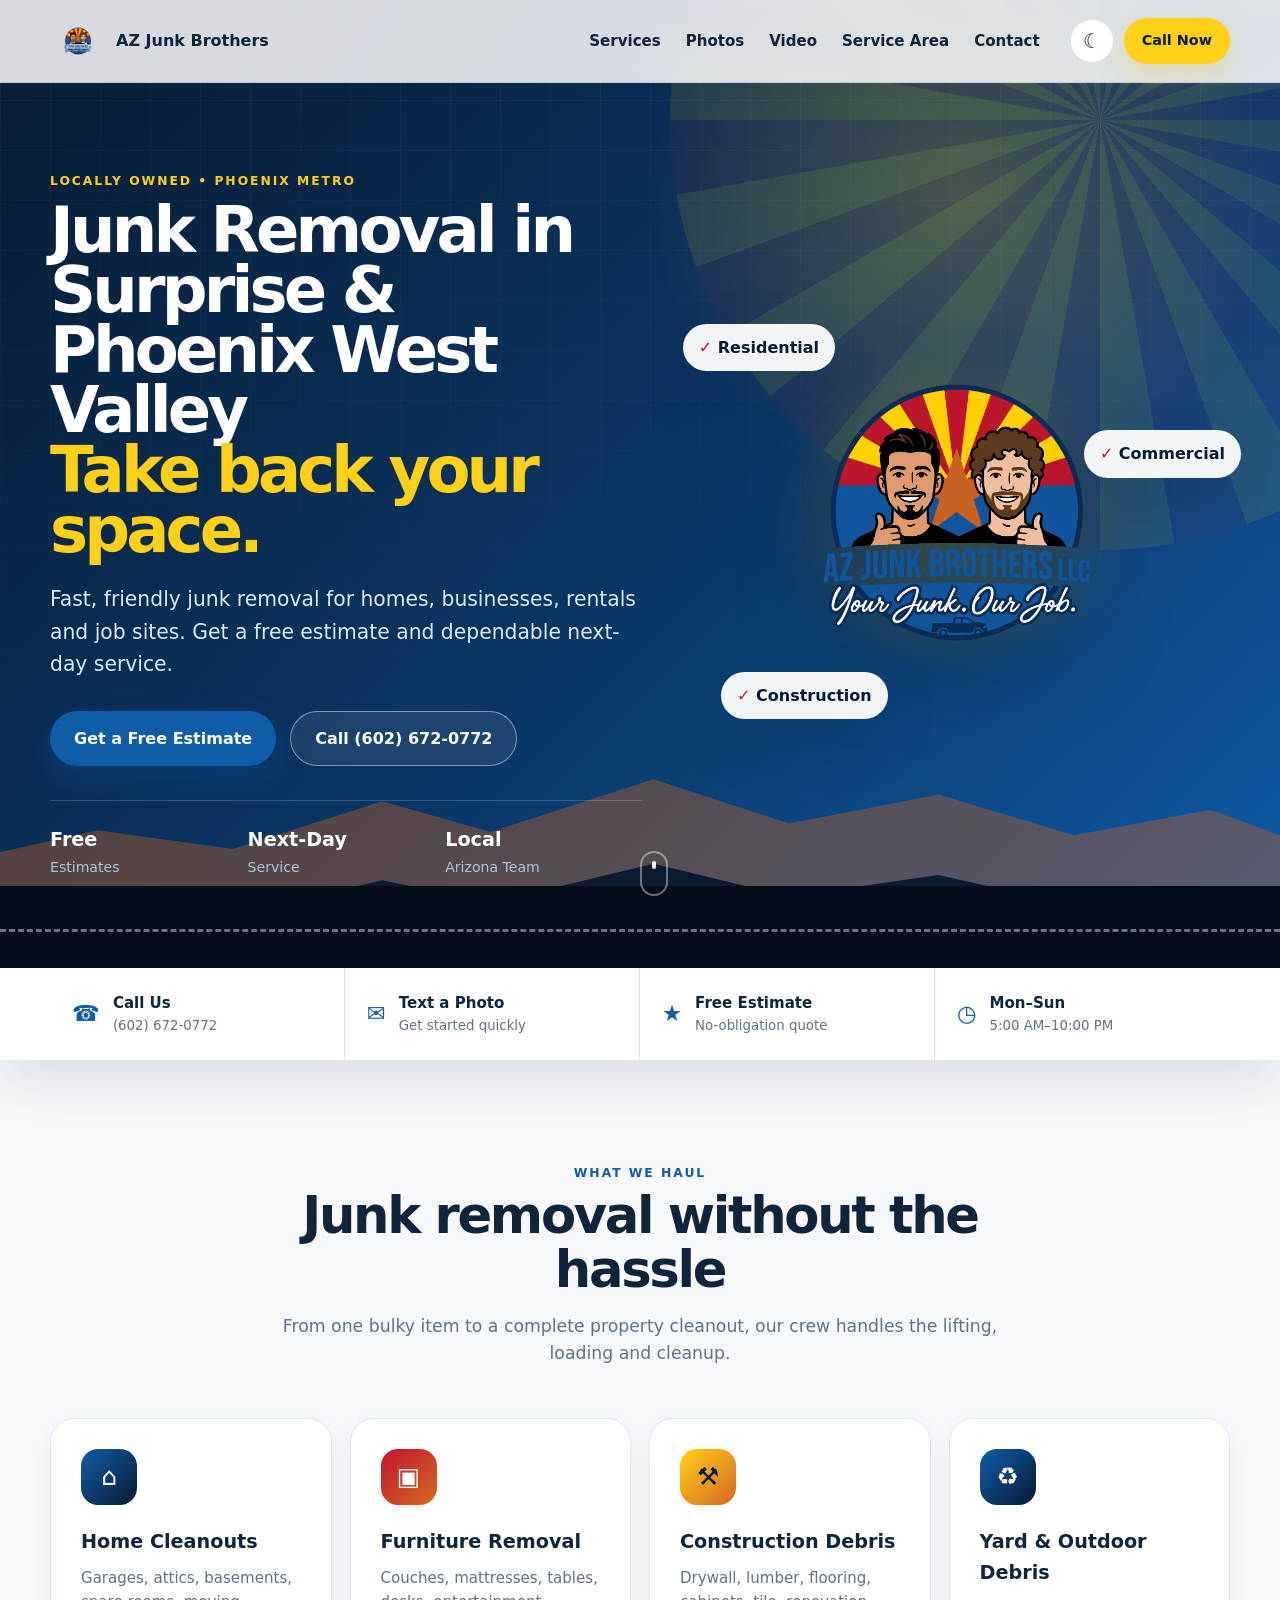
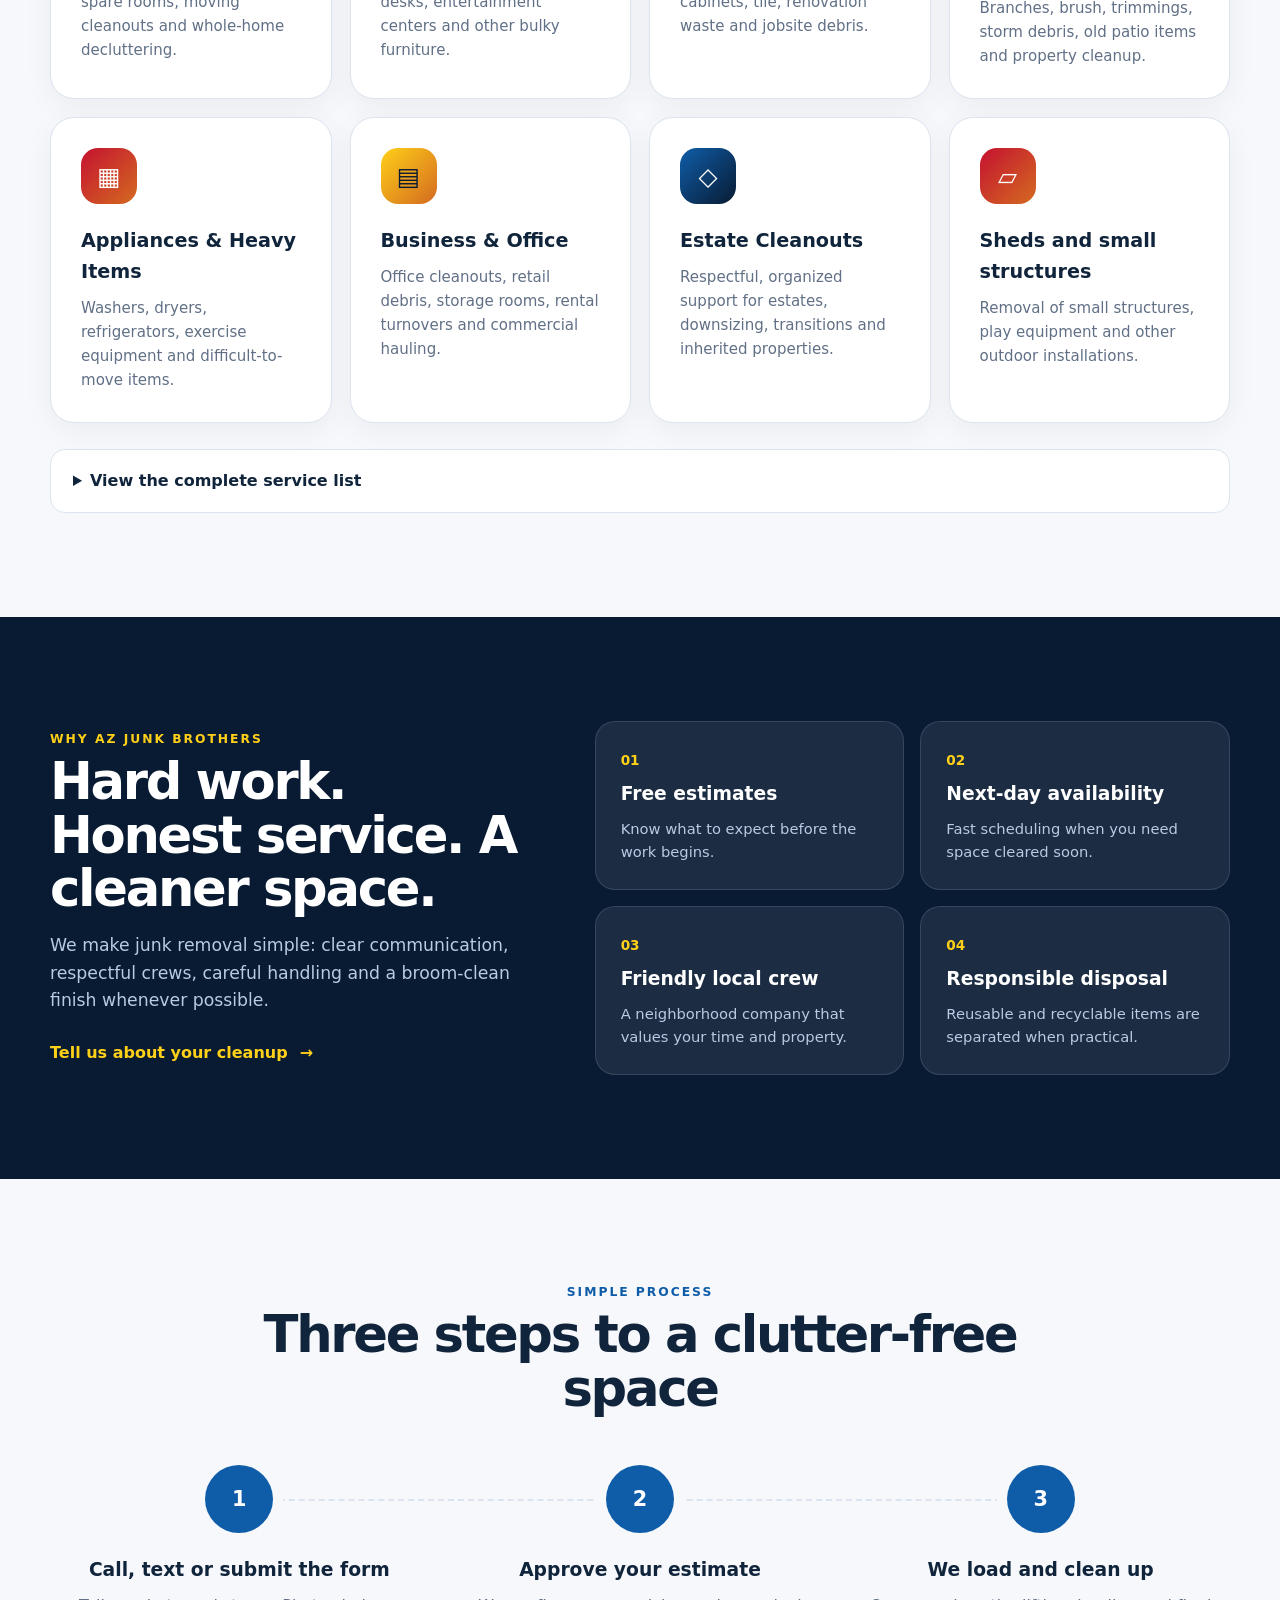
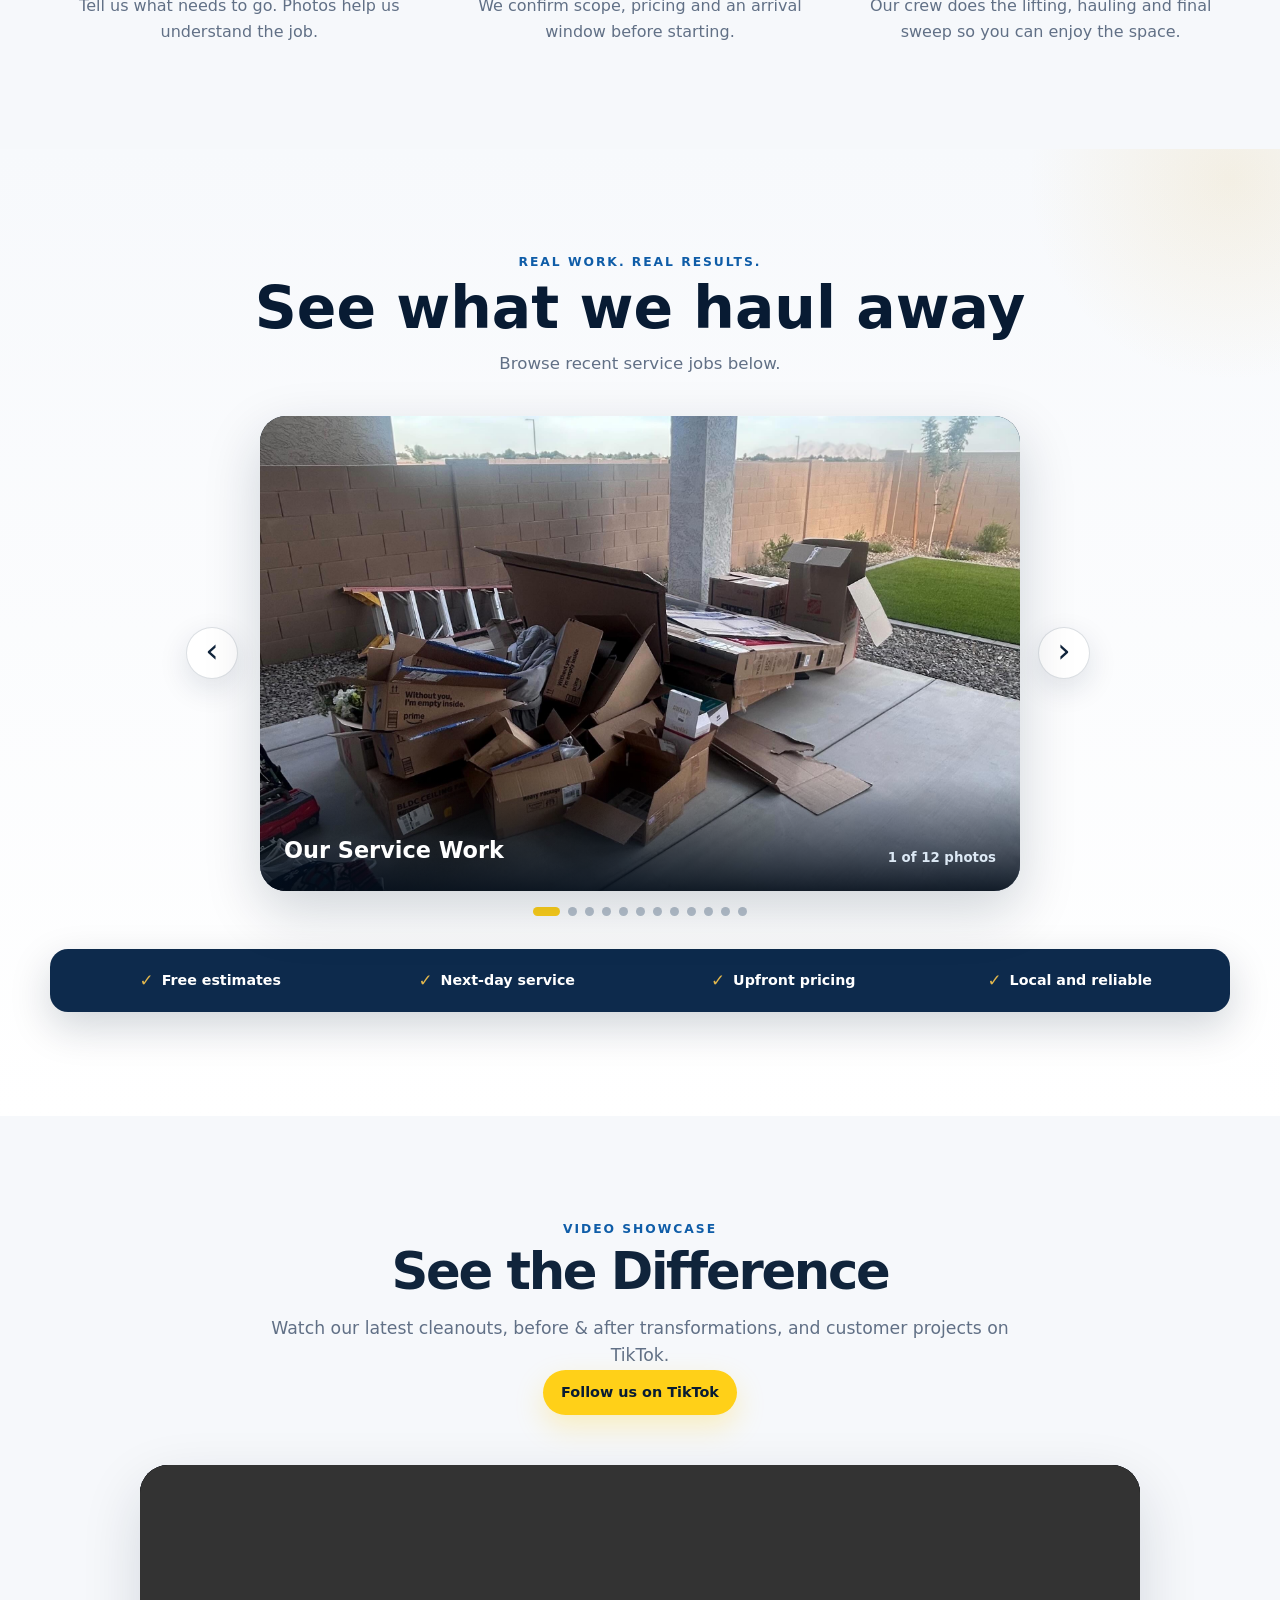
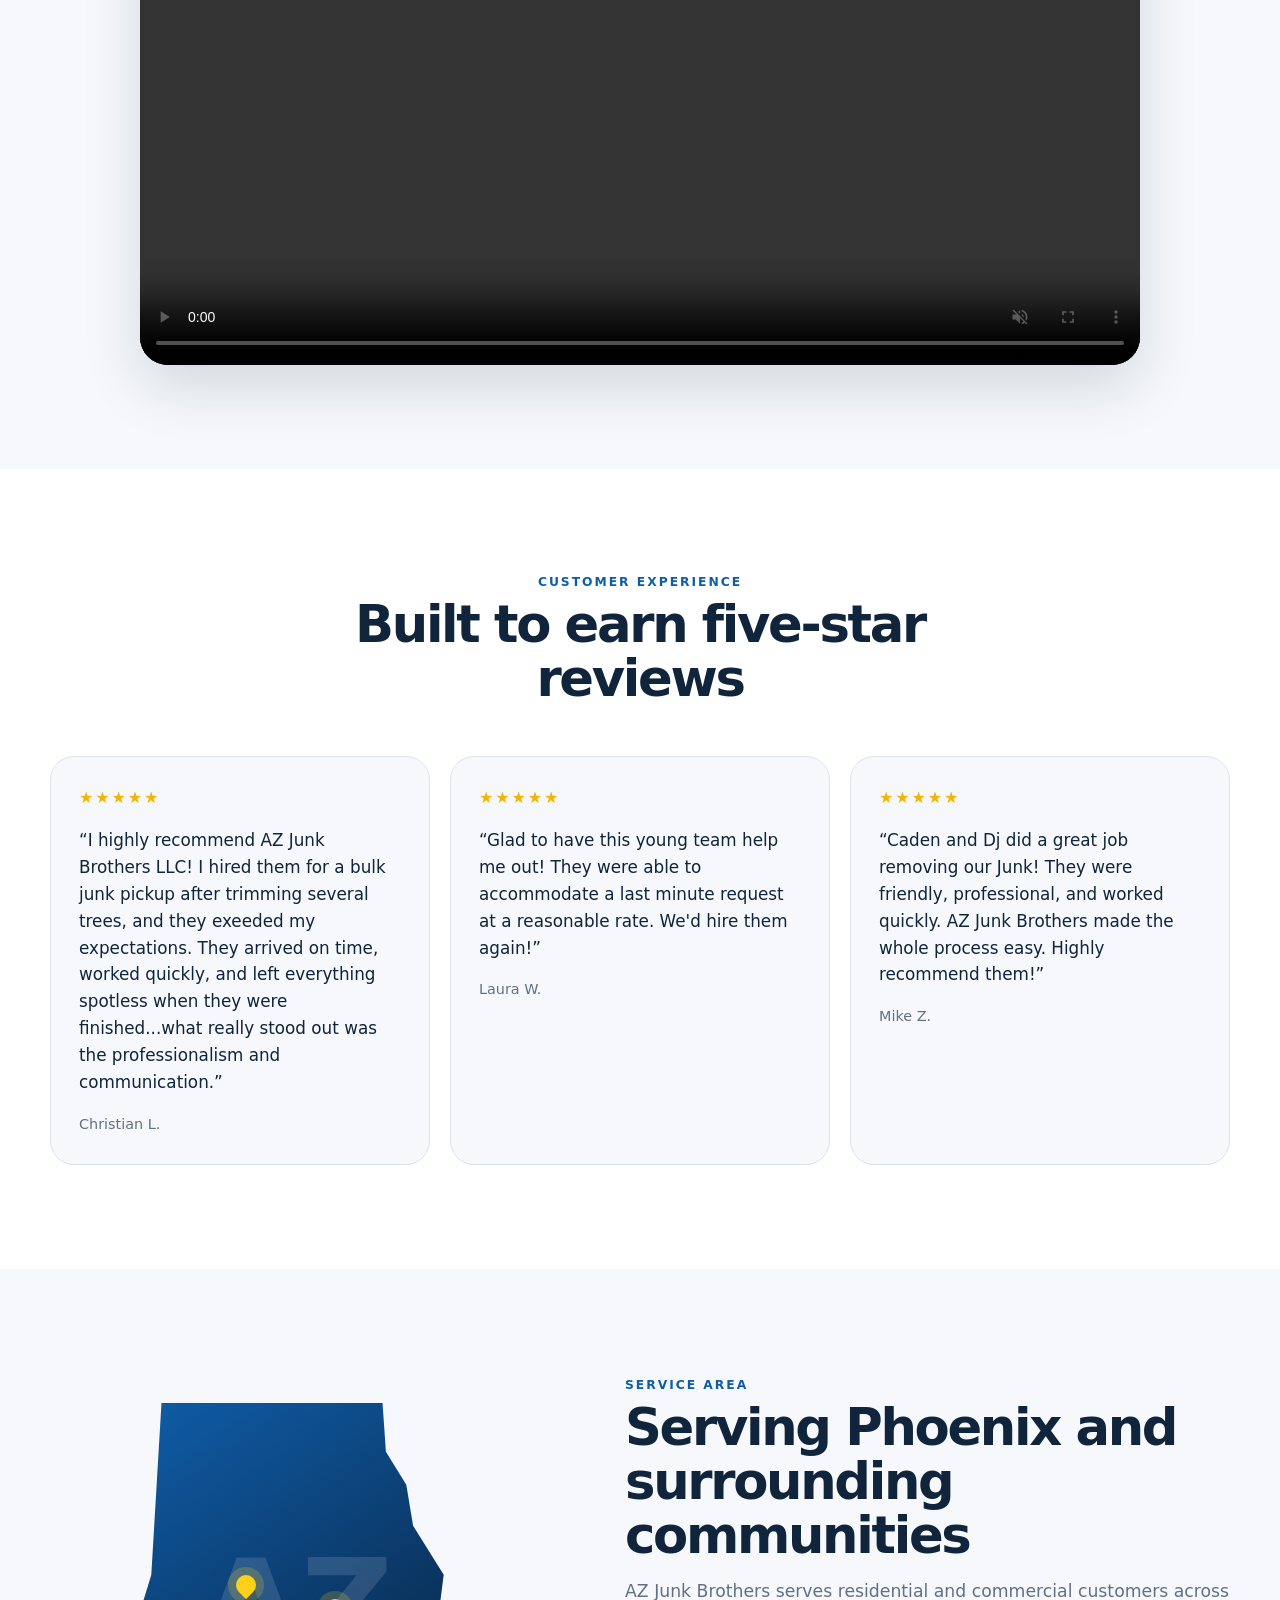
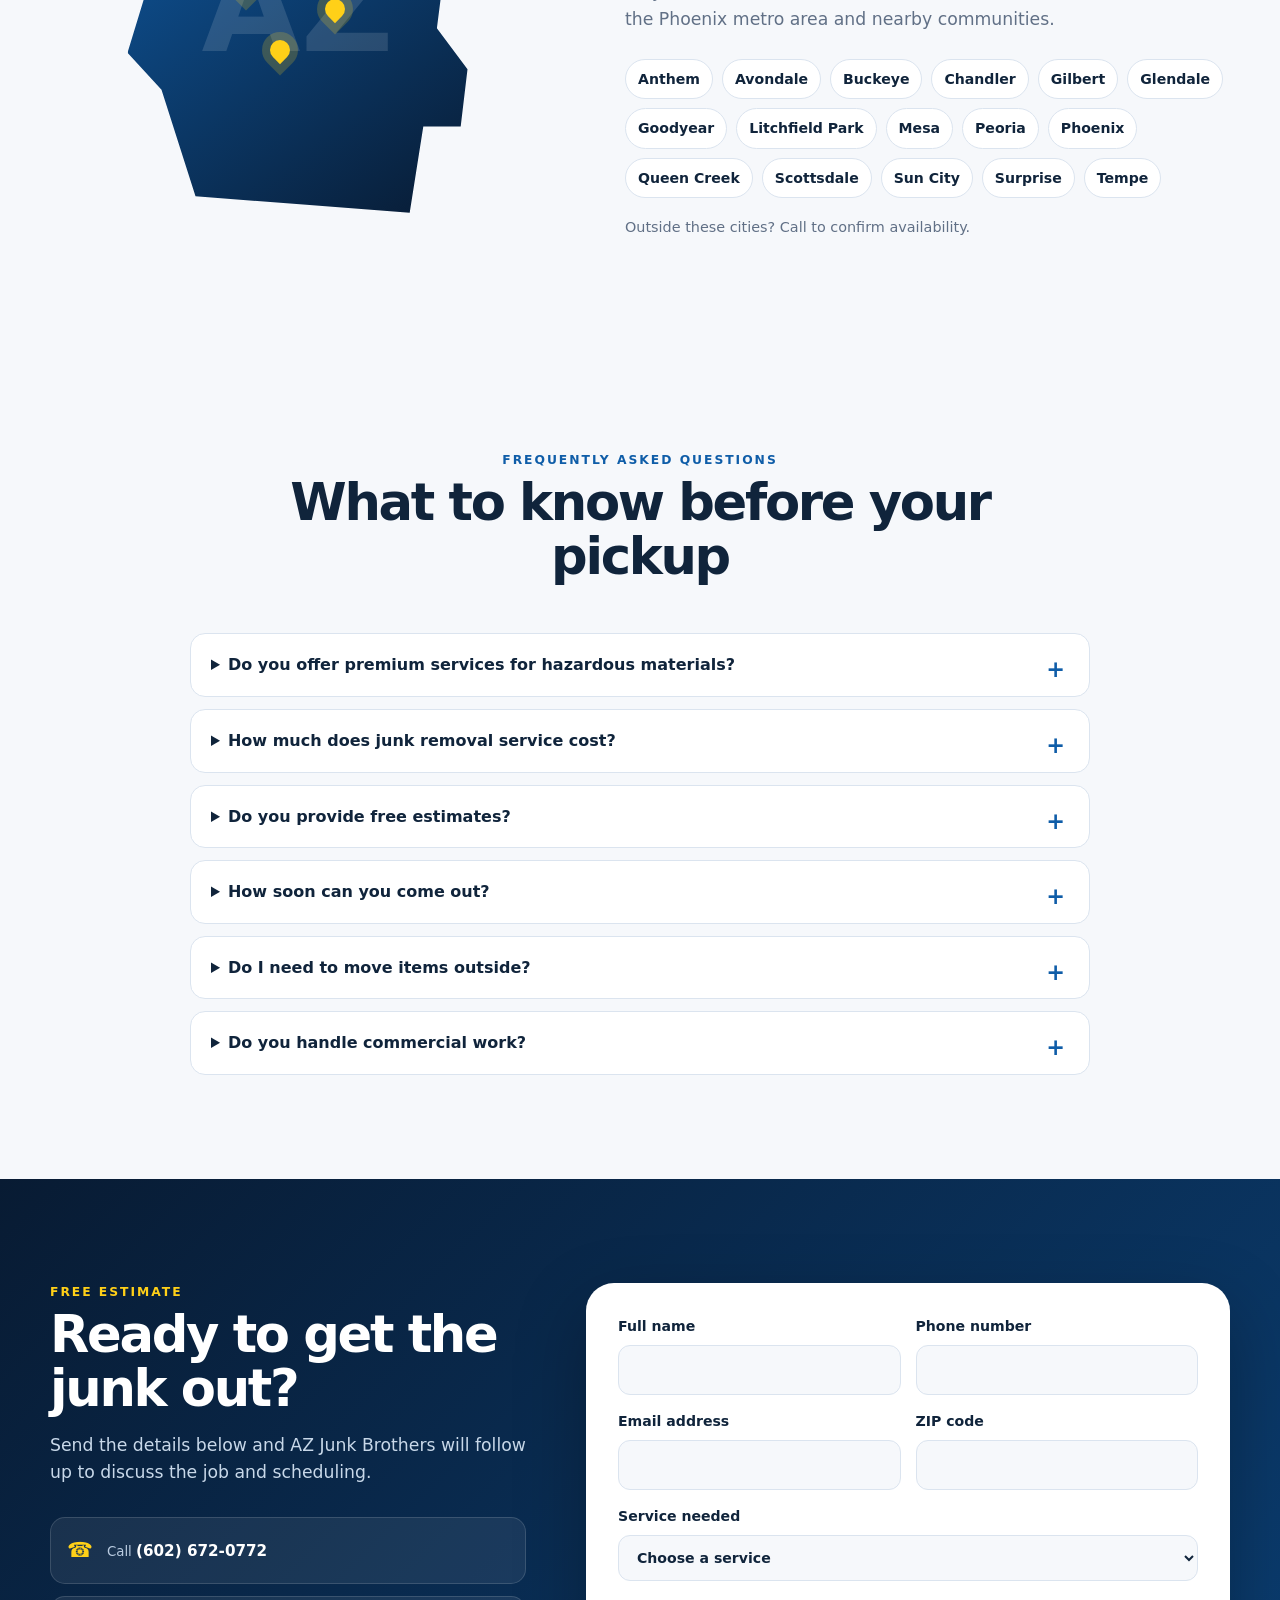
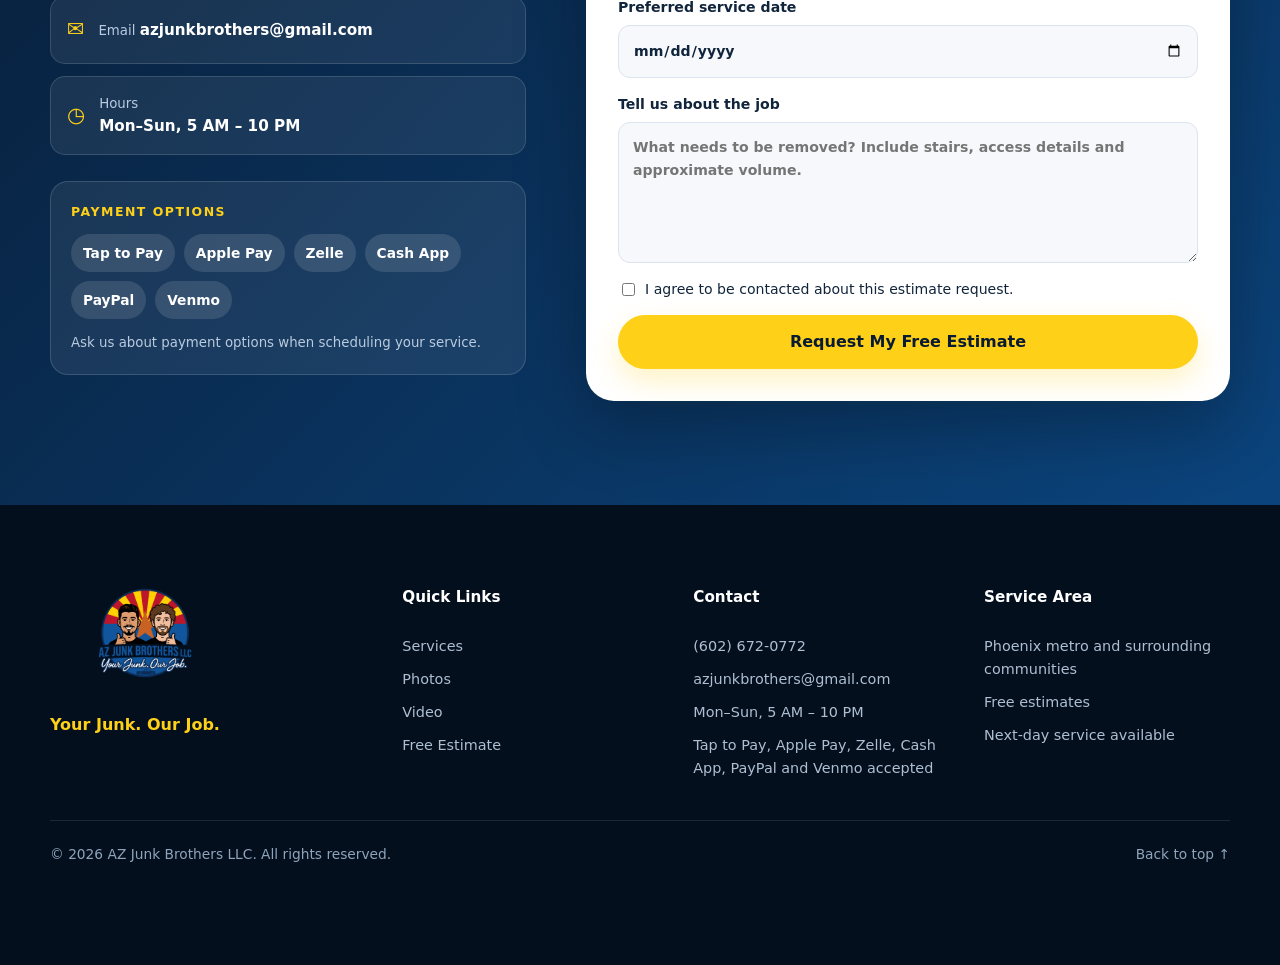
==== commit c18158a1: "Add files via upload" ====
--- a/index.html
+++ b/index.html
@@ -8,7 +8,10 @@
   <meta name="description" content="AZ Junk Brothers LLC provides residential and commercial junk removal, cleanouts, furniture removal, yard debris hauling and construction cleanup in Surprise and across the Phoenix West Valley. Free estimates available.">
   <meta name="robots" content="index,follow">
   <link rel="canonical" href="https://junkbrosaz.com/">
-  <link rel="icon" href="assets/images/favicon.png">
+  <link rel="icon" href="/favicon.ico" sizes="any">
+  <link rel="icon" type="image/png" sizes="32x32" href="/favicon-32x32.png">
+  <link rel="icon" type="image/png" sizes="16x16" href="/favicon-16x16.png">
+  <link rel="apple-touch-icon" sizes="180x180" href="/apple-touch-icon.png">
   <link rel="preload" as="image" href="assets/images/az-junk-brothers-logo.png">
   <link rel="stylesheet" href="/assets/css/styles.css?v=20260731-3">
 
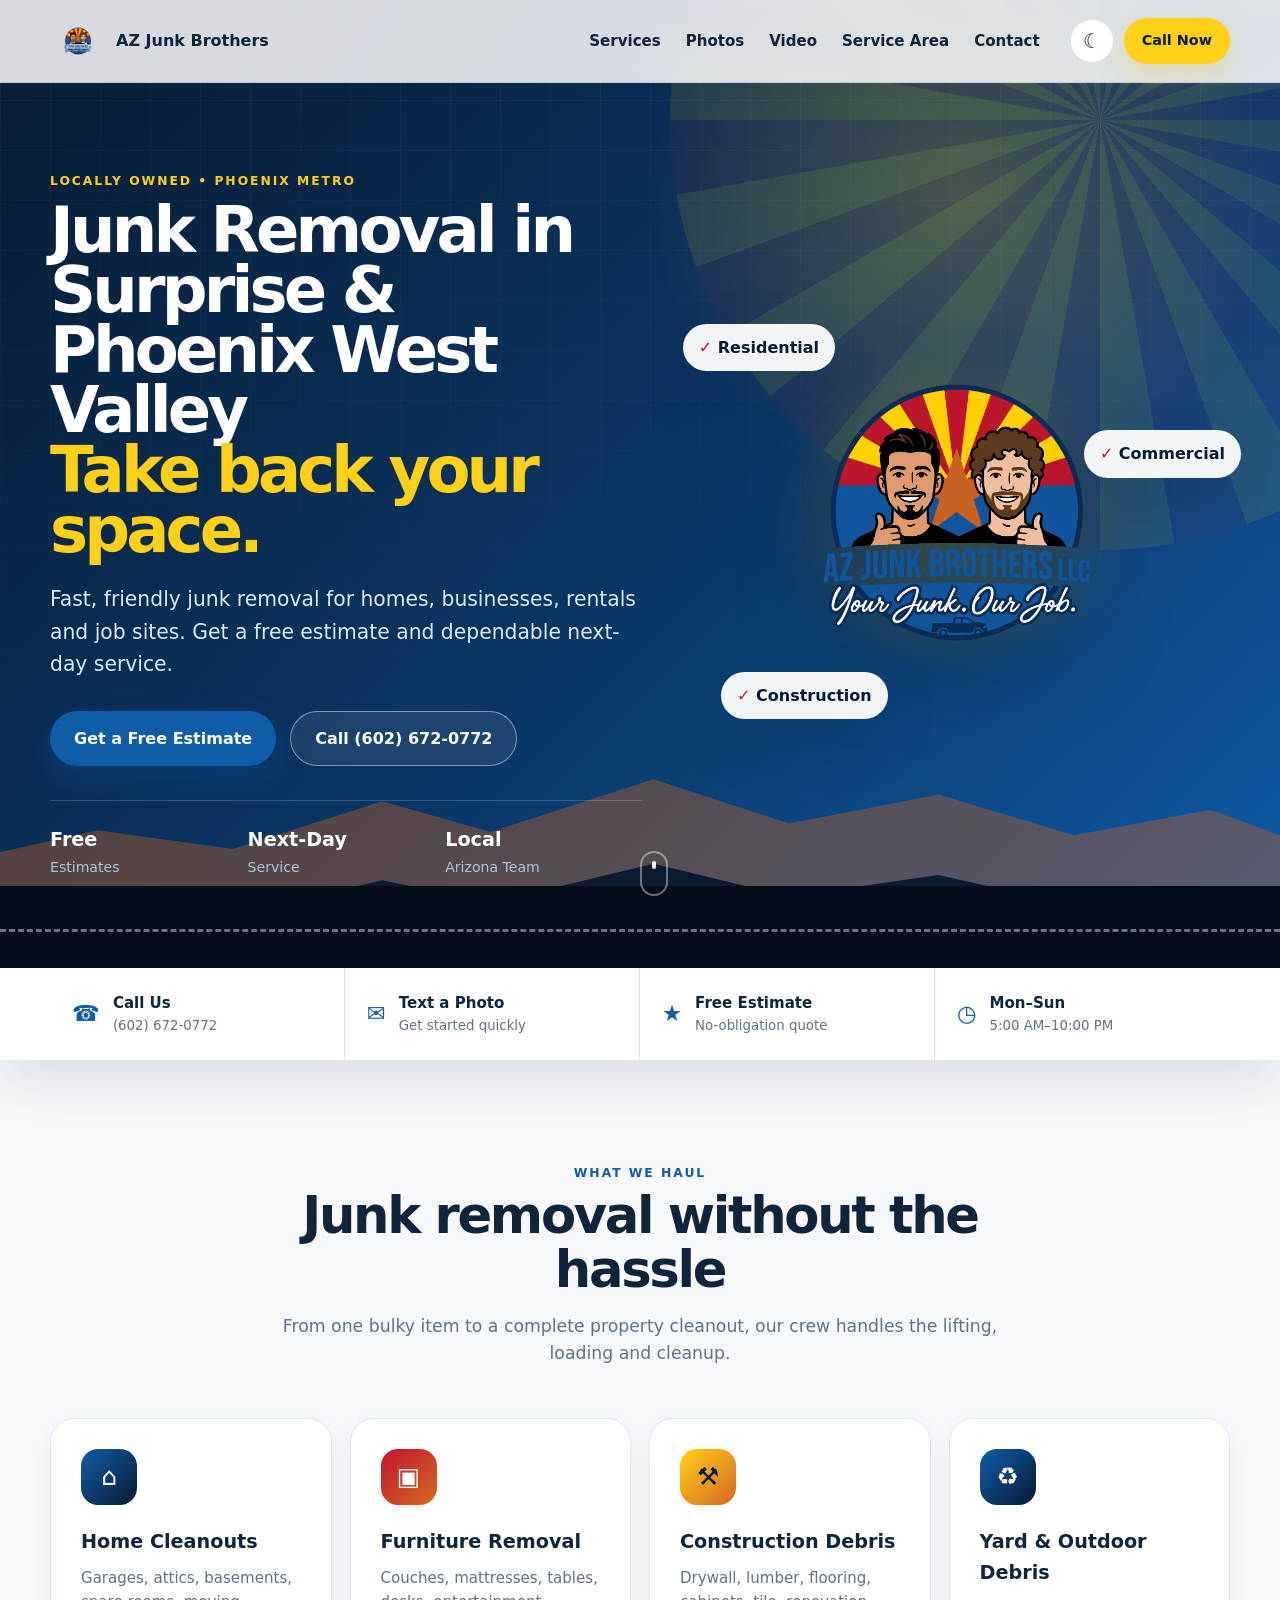
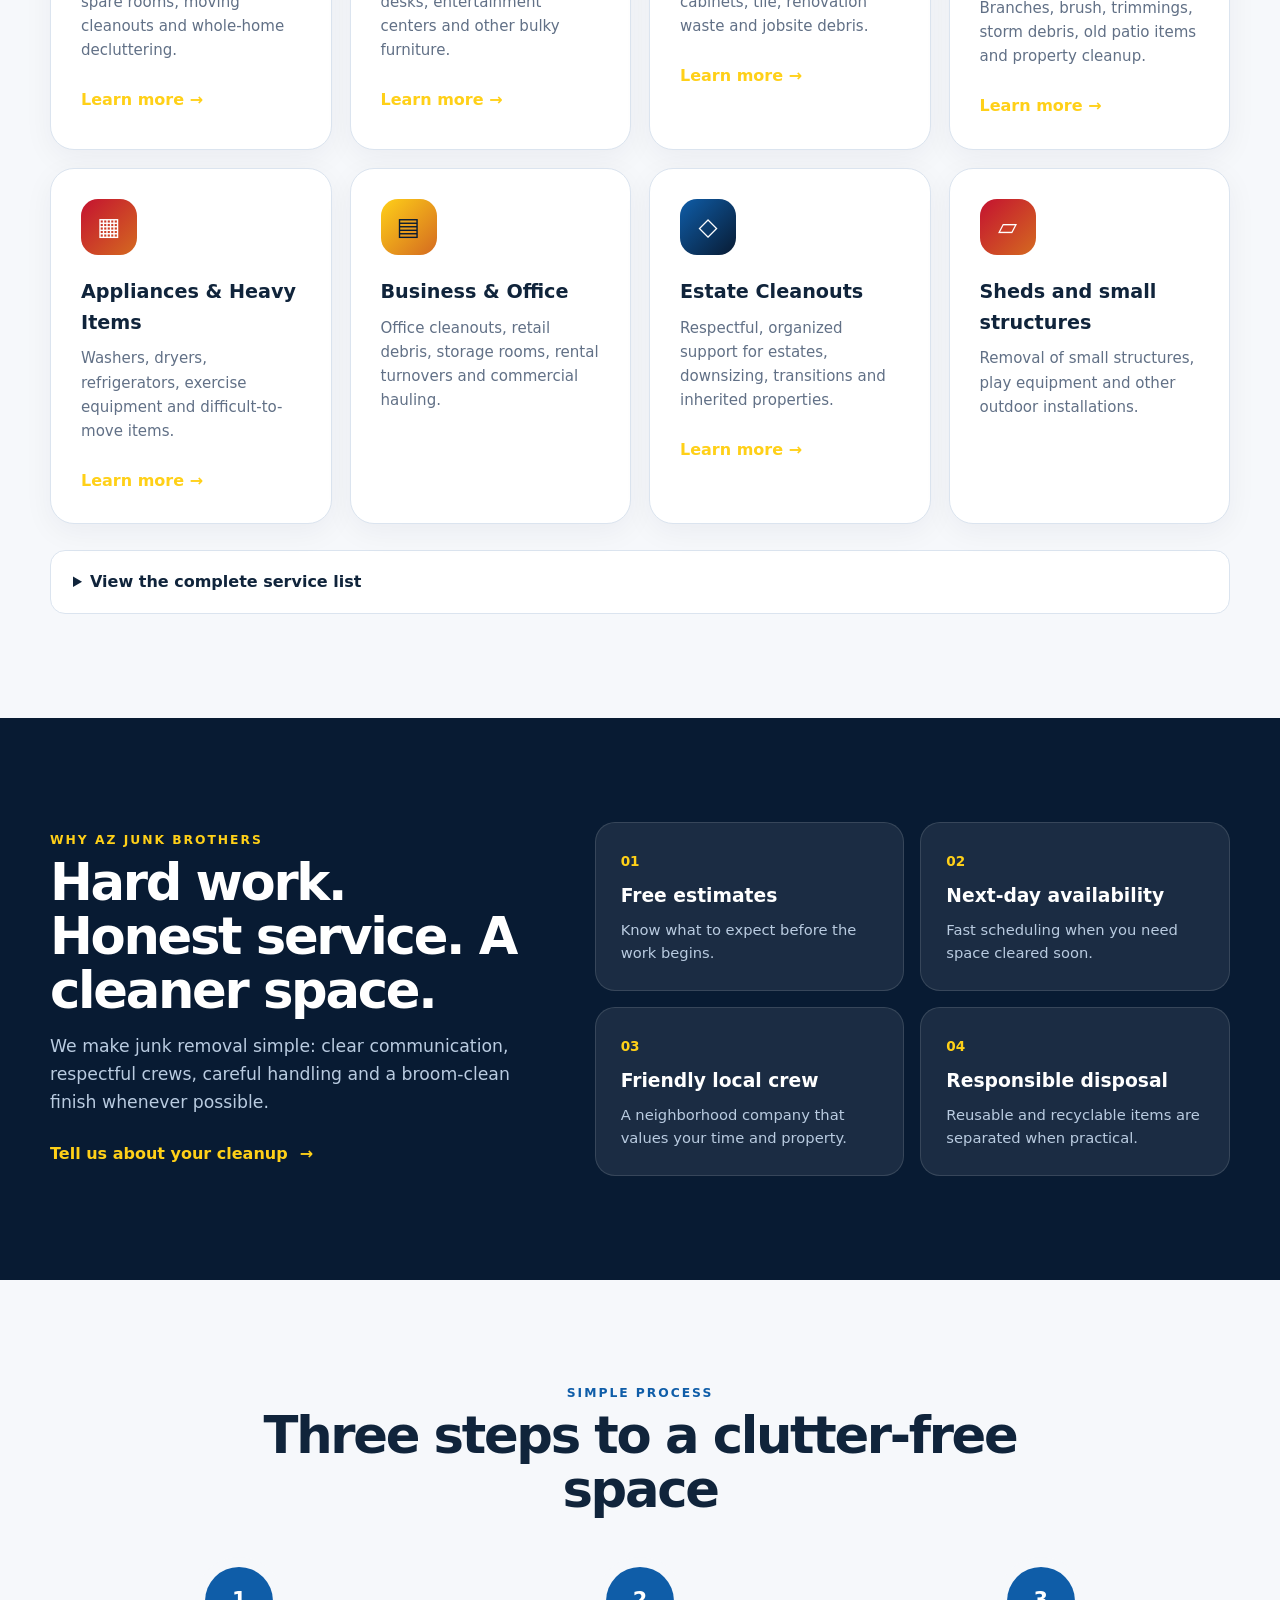
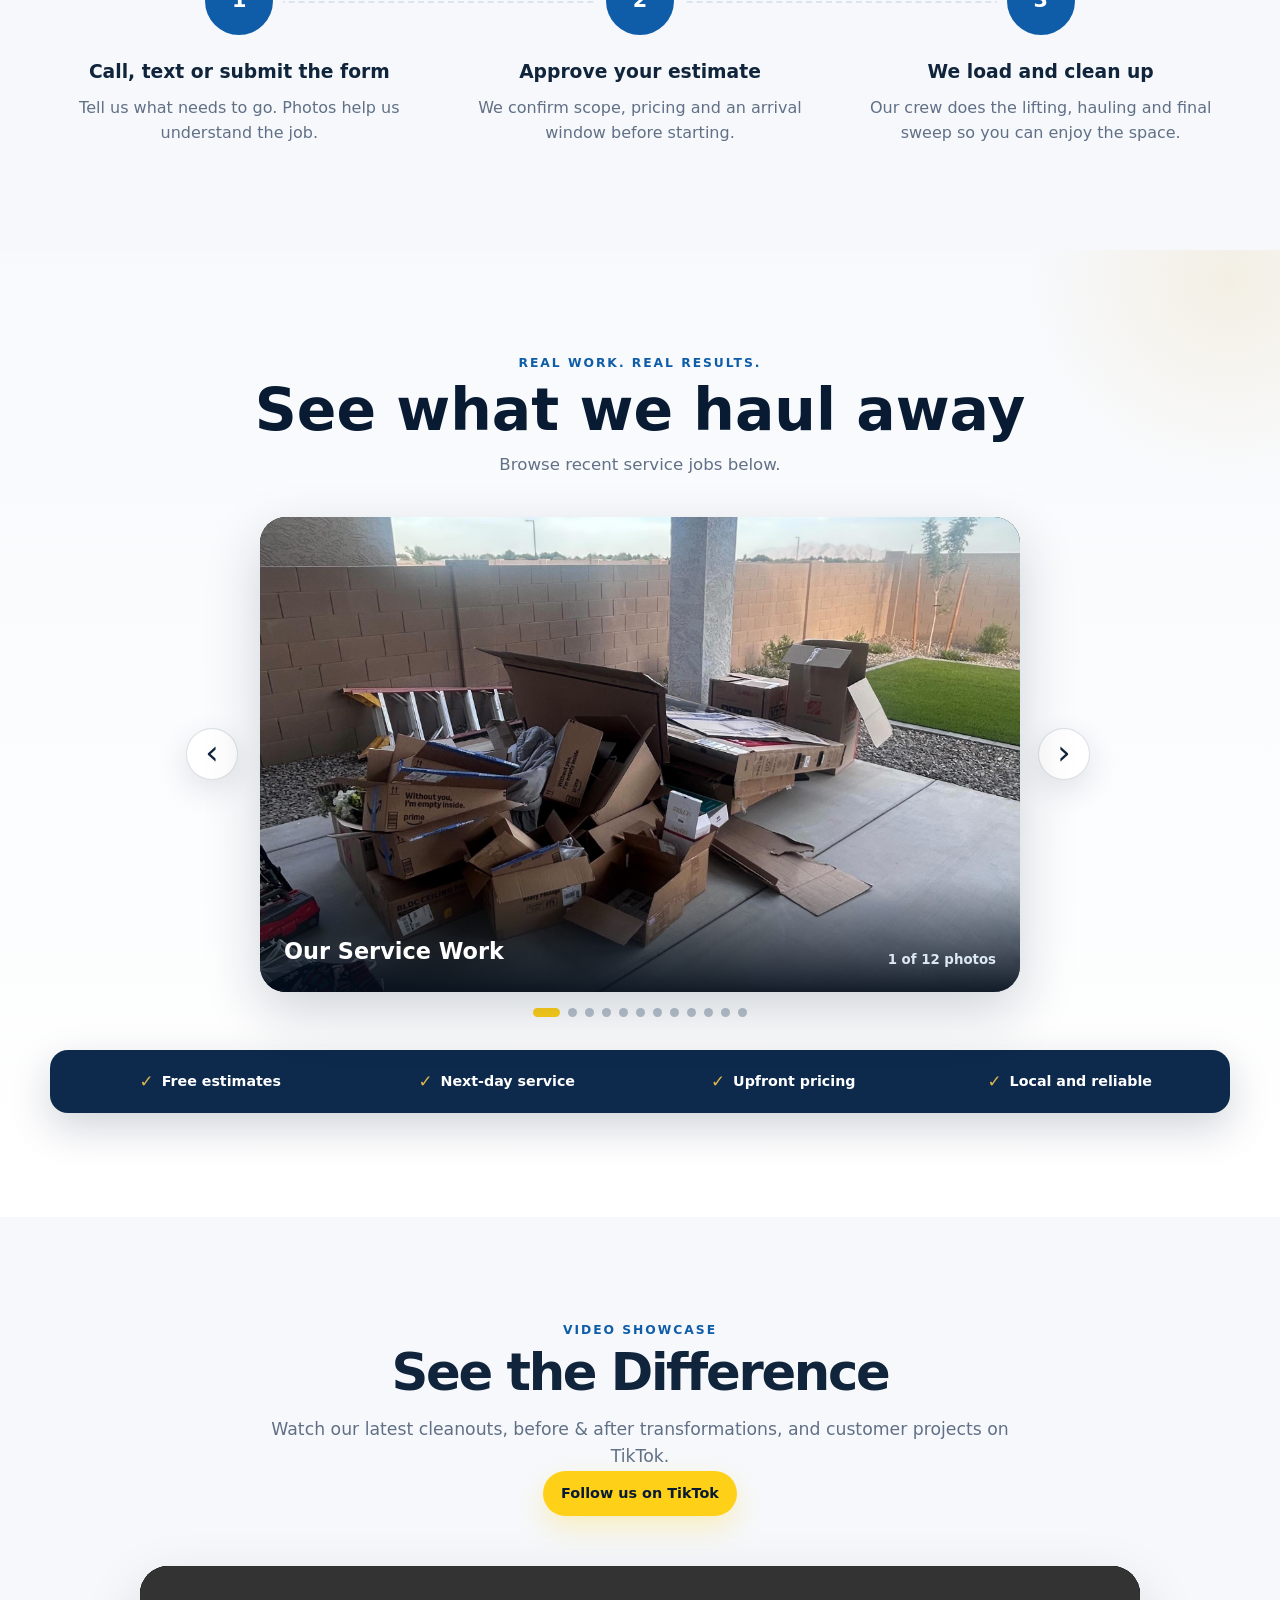
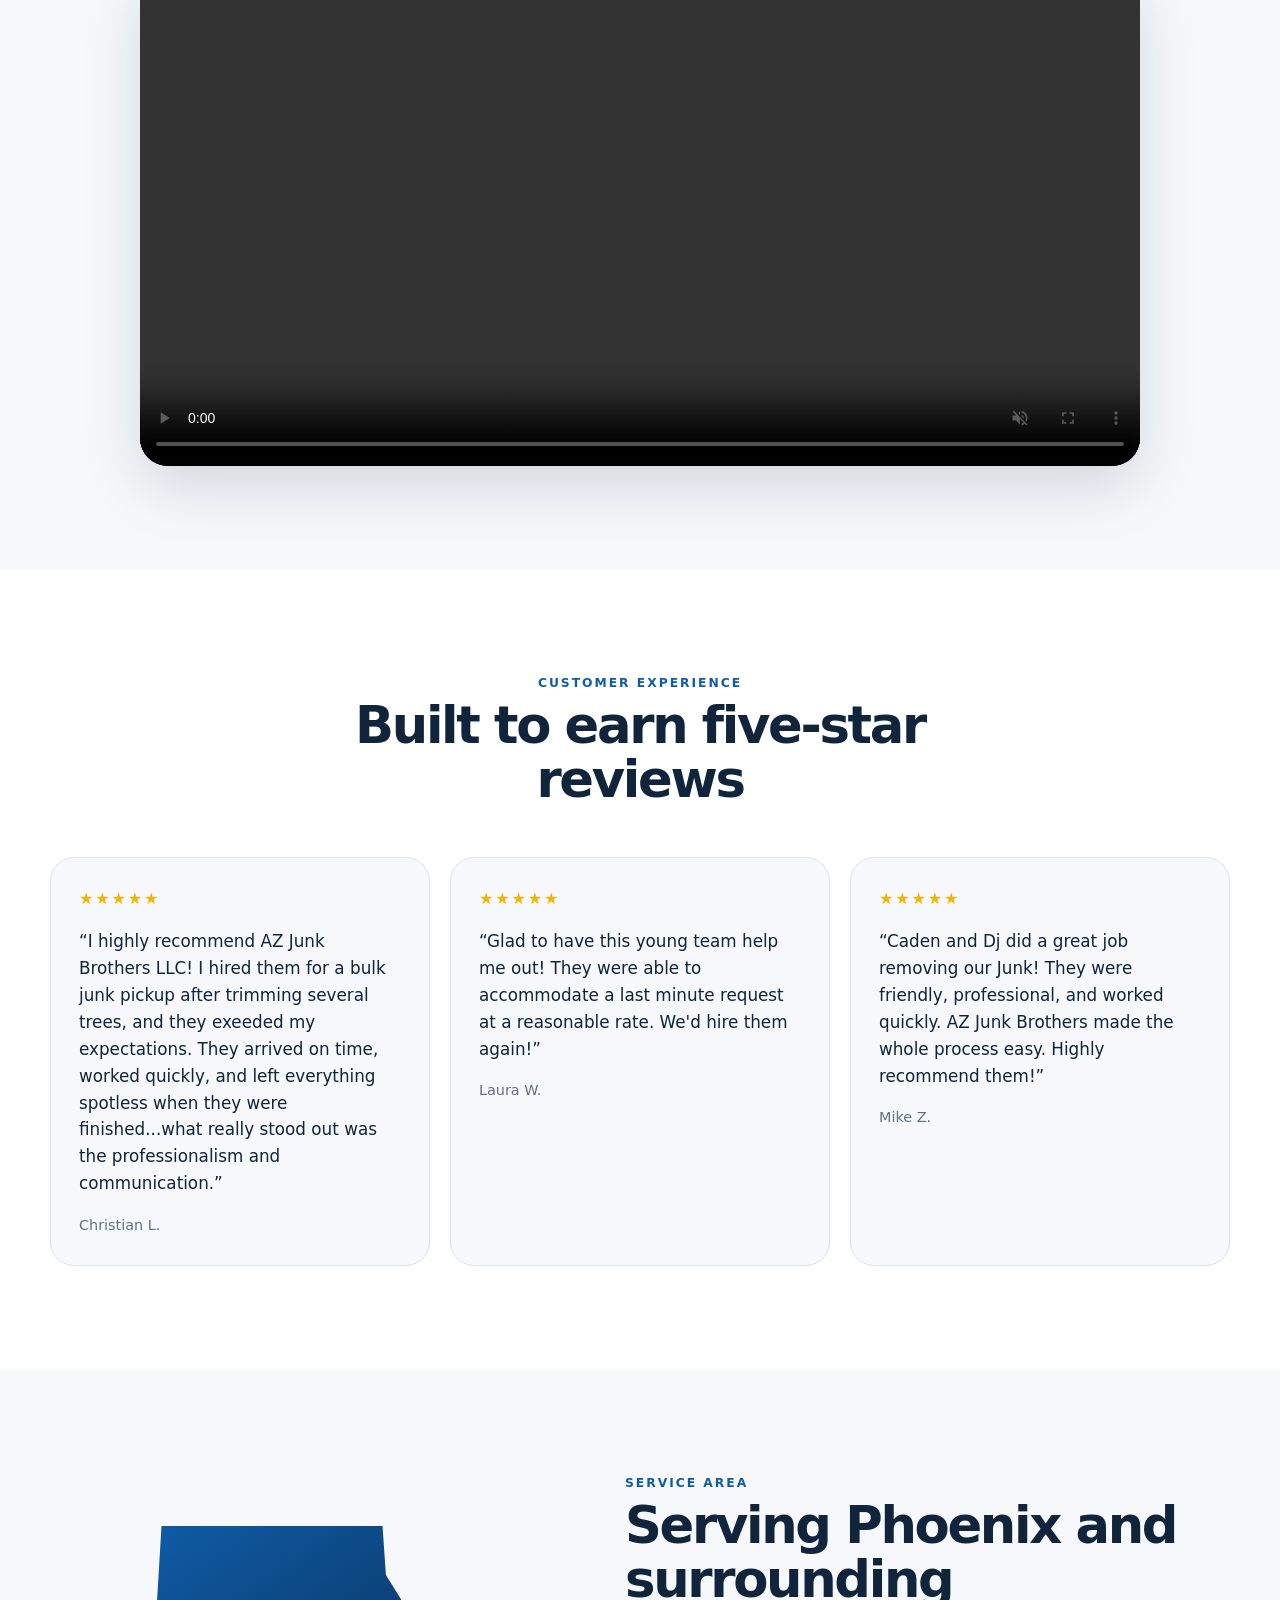
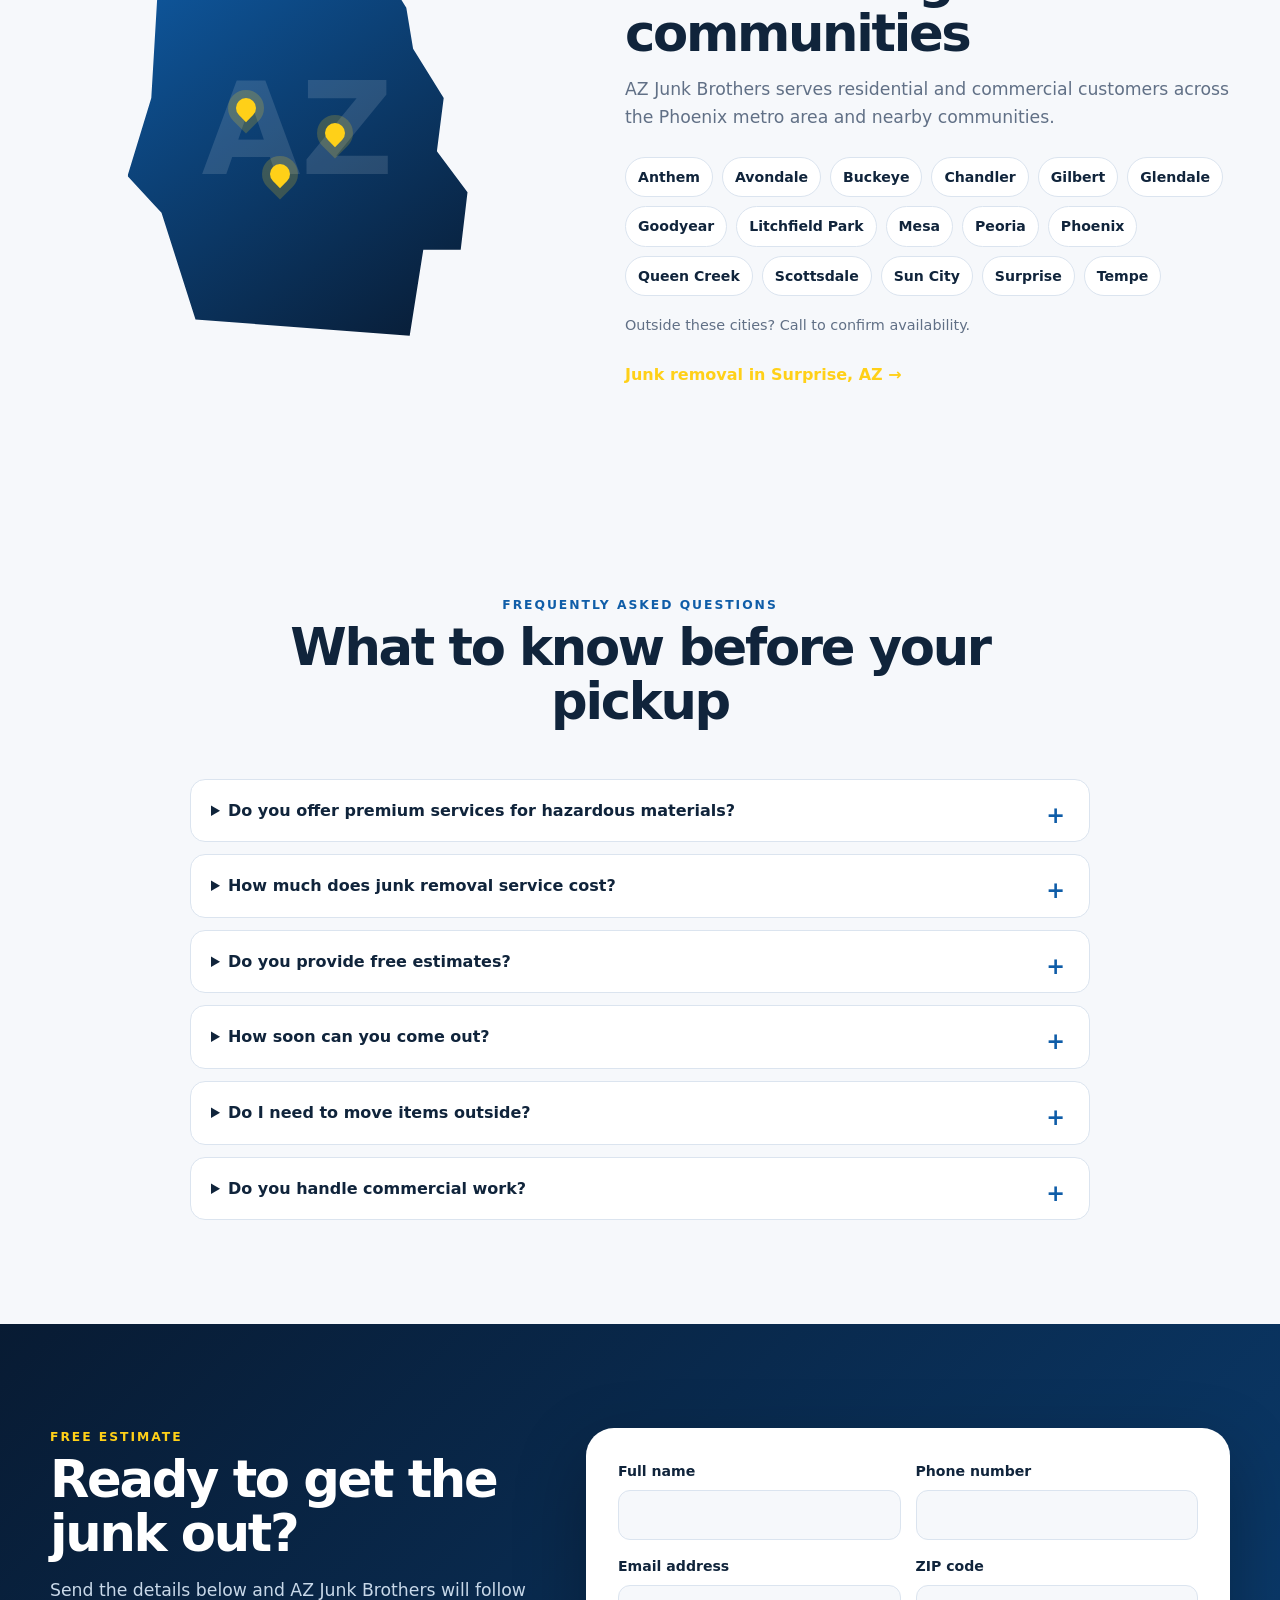
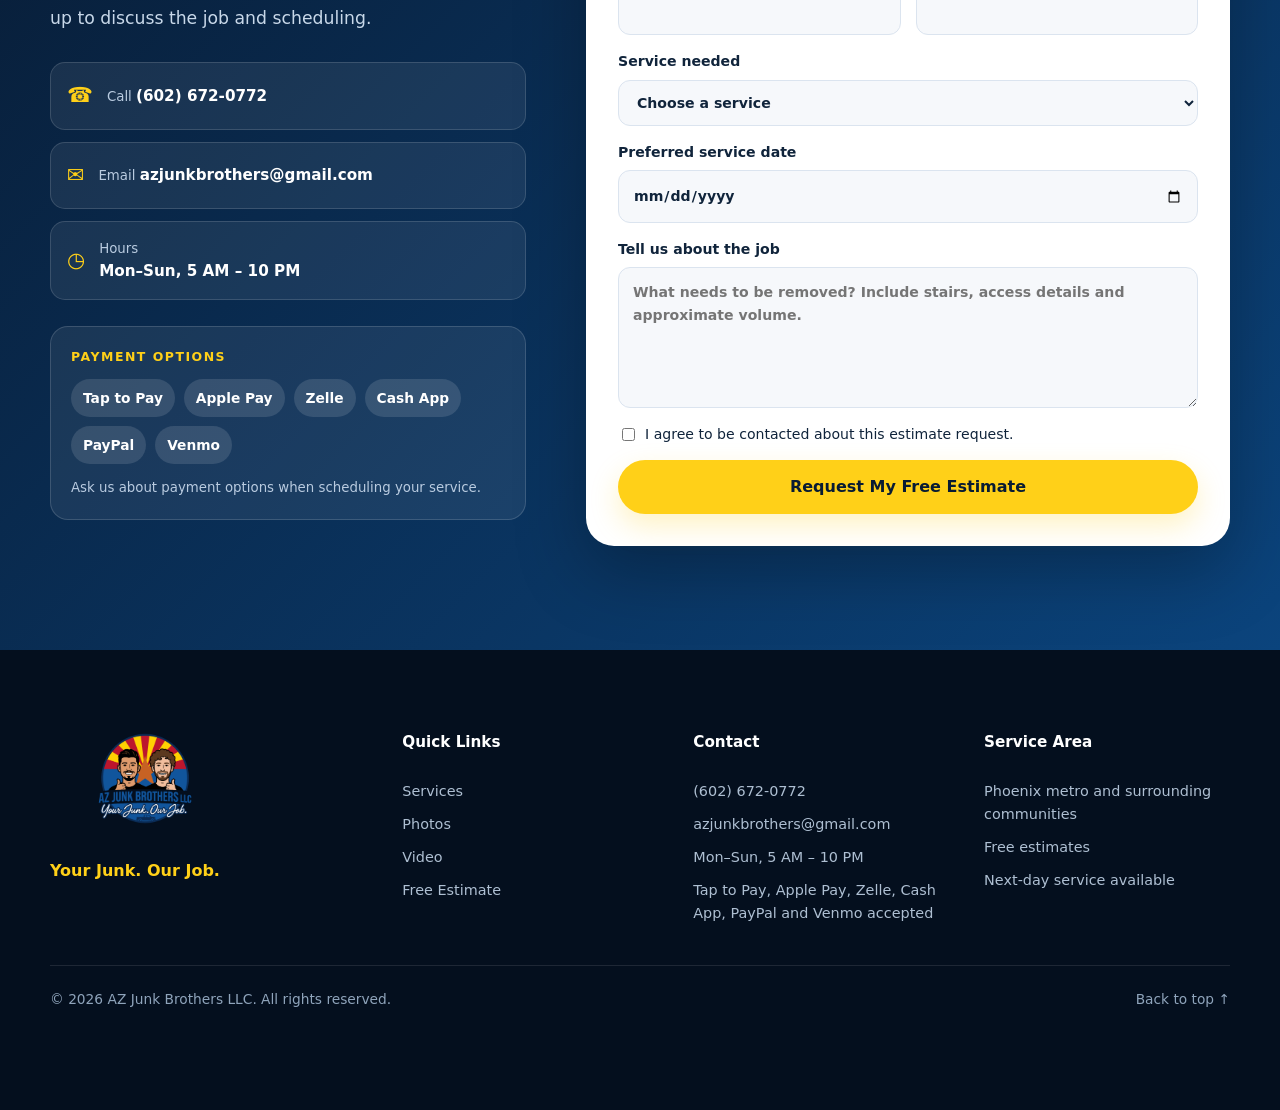
==== commit b257290a: "updating sites" ====
--- a/index.html
+++ b/index.html
@@ -1,28 +1,27 @@
-<!doctype html>
+<!DOCTYPE html>
+
 <html lang="en">
 <head>
-  <meta charset="utf-8">
-  <meta name="viewport" content="width=device-width,initial-scale=1,viewport-fit=cover">
-  <meta name="theme-color" content="#081b33">
-  <title>Junk Removal in Surprise & Phoenix West Valley | AZ Junk Brothers LLC</title>
-  <meta name="description" content="AZ Junk Brothers LLC provides residential and commercial junk removal, cleanouts, furniture removal, yard debris hauling and construction cleanup in Surprise and across the Phoenix West Valley. Free estimates available.">
-  <meta name="robots" content="index,follow">
-  <link rel="canonical" href="https://junkbrosaz.com/">
-  <link rel="icon" href="/favicon.ico" sizes="any">
-  <link rel="icon" type="image/png" sizes="32x32" href="/favicon-32x32.png">
-  <link rel="icon" type="image/png" sizes="16x16" href="/favicon-16x16.png">
-  <link rel="apple-touch-icon" sizes="180x180" href="/apple-touch-icon.png">
-  <link rel="preload" as="image" href="assets/images/az-junk-brothers-logo.png">
-  <link rel="stylesheet" href="/assets/css/styles.css?v=20260731-3">
-
-<meta property="og:type" content="website">
-<meta property="og:title" content="AZ Junk Brothers LLC | Junk Removal in Surprise & Phoenix West Valley">
-<meta property="og:description" content="Fast, reliable junk removal, cleanouts, furniture removal, yard debris hauling and construction cleanup throughout Surprise and the Phoenix West Valley. Free estimates available.">
-<meta property="og:image" content="https://junkbrosaz.com/assets/images/az-junk-brothers-logo.png">
-<meta property="og:url" content="https://junkbrosaz.com/">
-<meta name="twitter:card" content="summary_large_image">
-
-  <script type="application/ld+json">
+<meta charset="utf-8"/>
+<meta content="width=device-width,initial-scale=1,viewport-fit=cover" name="viewport"/>
+<meta content="#081b33" name="theme-color"/>
+<title>Junk Removal in Surprise &amp; Phoenix West Valley | AZ Junk Brothers LLC</title>
+<meta content="AZ Junk Brothers LLC provides residential and commercial junk removal, cleanouts, furniture removal, yard debris hauling and construction cleanup in Surprise and across the Phoenix West Valley. Free estimates available." name="description"/>
+<meta content="index,follow" name="robots"/>
+<link href="https://junkbrosaz.com/" rel="canonical"/>
+<link href="/favicon.ico" rel="icon" sizes="any"/>
+<link href="/favicon-32x32.png" rel="icon" sizes="32x32" type="image/png"/>
+<link href="/favicon-16x16.png" rel="icon" sizes="16x16" type="image/png"/>
+<link href="/apple-touch-icon.png" rel="apple-touch-icon" sizes="180x180"/>
+<link as="image" href="assets/images/az-junk-brothers-logo.png" rel="preload"/>
+<link href="/assets/css/styles.css?v=20260731-3" rel="stylesheet"/>
+<meta content="website" property="og:type"/>
+<meta content="AZ Junk Brothers LLC | Junk Removal in Surprise &amp; Phoenix West Valley" property="og:title"/>
+<meta content="Fast, reliable junk removal, cleanouts, furniture removal, yard debris hauling and construction cleanup throughout Surprise and the Phoenix West Valley. Free estimates available." property="og:description"/>
+<meta content="https://junkbrosaz.com/assets/images/az-junk-brothers-logo.png" property="og:image"/>
+<meta content="https://junkbrosaz.com/" property="og:url"/>
+<meta content="summary_large_image" name="twitter:card"/>
+<script type="application/ld+json">
   {
     "@context":"https://schema.org",
     "@type":"LocalBusiness",
@@ -42,251 +41,211 @@
   </script>
 </head>
 <body>
-  <div class="progress" id="progress" aria-hidden="true"></div>
-
-  <header class="site-header" id="top">
-    <div class="shell nav-shell">
-      <a class="brand" href="#top" aria-label="AZ Junk Brothers home">
-        <img src="assets/images/az-junk-brothers-logo.png" alt="AZ Junk Brothers LLC logo">
-        <span>AZ Junk Brothers</span>
-      </a>
-
-      <button class="menu-toggle" id="menuToggle" aria-expanded="false" aria-controls="siteNav" aria-label="Open navigation">
-        <span></span><span></span><span></span>
-      </button>
-
-      <nav id="siteNav" class="site-nav" aria-label="Primary navigation">
-        <a href="#services">Services</a>
-        <a href="#gallery">Photos</a>
-        <a href="#video">Video</a>
-        <a href="#areas">Service Area</a>
-        <a href="#contact">Contact</a>
-      </nav>
-
-      <div class="nav-actions">
-        <button class="theme-toggle" id="themeToggle" type="button" aria-label="Switch color theme">
-          <span class="theme-icon" aria-hidden="true">☾</span>
-        </button>
-        <a class="button button-small button-gold" href="tel:+16026720772">Call Now</a>
-      </div>
-    </div>
-  </header>
-
-  <main>
-    <section class="hero">
-      <div class="hero-sunburst" aria-hidden="true"></div>
-      <div class="desert desert-back" aria-hidden="true"></div>
-      <div class="desert desert-front" aria-hidden="true"></div>
-      <div class="road" aria-hidden="true">
-        <div class="truck-rig">
-          <span class="truck-dust dust-one"></span>
-          <span class="truck-dust dust-two"></span>
-          <span class="truck-dust dust-three"></span>
-          <div class="truck-bounce">
-            <img class="truck-image" src="assets/images/truck.png" alt="" draggable="false">
-            <img class="spinning-wheel truck-rear-wheel" src="assets/images/wheels/truck-rear-wheel.png" alt="" draggable="false">
-            <img class="spinning-wheel truck-front-wheel" src="assets/images/wheels/truck-front-wheel.png" alt="" draggable="false">
-          </div>
-        </div>
-      </div>
-
-      <div class="shell hero-grid">
-        <div class="hero-copy reveal">
-          <div class="eyebrow">Locally owned • Phoenix metro</div>
-          <h1>Junk Removal in Surprise & Phoenix West Valley<br><span>Take back your space.</span></h1>
-          <p class="hero-lead">Fast, friendly junk removal for homes, businesses, rentals and job sites. Get a free estimate and dependable next-day service.</p>
-
-          <div class="hero-actions">
-            <a class="button button-primary" href="#contact">Get a Free Estimate</a>
-            <a class="button button-ghost" href="tel:+16026720772">Call (602) 672-0772</a>
-          </div>
-
-          <div class="trust-row" aria-label="Service highlights">
-            <div><strong>Free</strong><span>Estimates</span></div>
-            <div><strong>Next-Day</strong><span>Service</span></div>
-            <div><strong>Local</strong><span>Arizona Team</span></div>
-          </div>
-        </div>
-
-        <div class="hero-visual reveal">
-          <div class="logo-stage">
-            <div class="logo-halo"></div>
-            <img src="assets/images/az-junk-brothers-logo.png" alt="AZ Junk Brothers LLC — Your Junk. Our Job.">
-          </div>
-          <div class="floating-card card-one"><span>✓</span> Residential</div>
-          <div class="floating-card card-two"><span>✓</span> Commercial</div>
-          <div class="floating-card card-three"><span>✓</span> Construction</div>
-        </div>
-      </div>
-
-      <a class="scroll-cue" href="#services" aria-label="Scroll to services"><span></span></a>
-    </section>
-
-    <section class="quick-strip">
-      <div class="shell quick-grid">
-        <a href="tel:+16026720772"><span>☎</span><div><strong>Call Us</strong><small>(602) 672-0772</small></div></a>
-        <a href="sms:+16026720772"><span>✉</span><div><strong>Text a Photo</strong><small>Get started quickly</small></div></a>
-        <a href="#contact"><span>★</span><div><strong>Free Estimate</strong><small>No-obligation quote</small></div></a>
-        <div><span>◷</span><div><strong>Mon–Sun</strong><small>5:00 AM–10:00 PM</small></div></div>
-      </div>
-    </section>
-
-    <section class="section" id="services">
-      <div class="shell">
-        <div class="section-heading reveal">
-          <div class="eyebrow">What we haul</div>
-          <h2>Junk removal without the hassle</h2>
-          <p>From one bulky item to a complete property cleanout, our crew handles the lifting, loading and cleanup.</p>
-        </div>
-
-        <div class="services-grid">
-          <article class="service-card reveal"><div class="service-icon">⌂</div><h3>Home Cleanouts</h3><p>Garages, attics, basements, spare rooms, moving cleanouts and whole-home decluttering.</p></article>
-          <article class="service-card reveal"><div class="service-icon">▣</div><h3>Furniture Removal</h3><p>Couches, mattresses, tables, desks, entertainment centers and other bulky furniture.</p></article>
-          <article class="service-card reveal"><div class="service-icon">⚒</div><h3>Construction Debris</h3><p>Drywall, lumber, flooring, cabinets, tile, renovation waste and jobsite debris.</p></article>
-          <article class="service-card reveal"><div class="service-icon">♻</div><h3>Yard & Outdoor Debris</h3><p>Branches, brush, trimmings, storm debris, old patio items and property cleanup.</p></article>
-          <article class="service-card reveal"><div class="service-icon">▦</div><h3>Appliances & Heavy Items</h3><p>Washers, dryers, refrigerators, exercise equipment and difficult-to-move items.</p></article>
-          <article class="service-card reveal"><div class="service-icon">▤</div><h3>Business & Office</h3><p>Office cleanouts, retail debris, storage rooms, rental turnovers and commercial hauling.</p></article>
-          <article class="service-card reveal"><div class="service-icon">◇</div><h3>Estate Cleanouts</h3><p>Respectful, organized support for estates, downsizing, transitions and inherited properties.</p></article>
-          <article class="service-card reveal"><div class="service-icon">▱</div><h3>Sheds and small structures</h3><p>Removal of small structures, play equipment and other outdoor installations.</p></article>
-        </div>
-
-        <details class="all-services reveal">
-          <summary>View the complete service list</summary>
-          <div class="service-list">
-            <span>Junk removal</span><span>Garage cleanouts</span><span>Attic cleanouts</span><span>Estate cleanouts</span>
-            <span>Storage unit cleanouts</span><span>Office cleanouts</span><span>Eviction cleanouts</span><span>Foreclosure cleanouts</span>
-            <span>Furniture removal</span><span>Appliance removal</span><span>Mattress removal</span><span>Construction debris</span>
-            <span>Yard waste</span><span>Trash removal</span><span>Unloading help</span><span>Heavy item removal</span>
-            <span>Property cleanup</span><span>Play equipment removal</span><span>Shed demolition</span><span>Rental turnover cleanup</span>
-          </div>
-        </details>
-      </div>
-    </section>
-
-    <section class="section section-dark why">
-      <div class="shell why-grid">
-        <div class="why-copy reveal">
-          <div class="eyebrow eyebrow-gold">Why AZ Junk Brothers</div>
-          <h2>Hard work. Honest service. A cleaner space.</h2>
-          <p>We make junk removal simple: clear communication, respectful crews, careful handling and a broom-clean finish whenever possible.</p>
-          <a class="text-link" href="#contact">Tell us about your cleanup <span>→</span></a>
-        </div>
-
-        <div class="benefit-grid">
-          <div class="benefit reveal"><strong>01</strong><h3>Free estimates</h3><p>Know what to expect before the work begins.</p></div>
-          <div class="benefit reveal"><strong>02</strong><h3>Next-day availability</h3><p>Fast scheduling when you need space cleared soon.</p></div>
-          <div class="benefit reveal"><strong>03</strong><h3>Friendly local crew</h3><p>A neighborhood company that values your time and property.</p></div>
-          <div class="benefit reveal"><strong>04</strong><h3>Responsible disposal</h3><p>Reusable and recyclable items are separated when practical.</p></div>
-        </div>
-      </div>
-    </section>
-
-    <section class="section process">
-      <div class="shell">
-        <div class="section-heading reveal">
-          <div class="eyebrow">Simple process</div>
-          <h2>Three steps to a clutter-free space</h2>
-        </div>
-        <div class="process-grid">
-          <article class="process-step reveal"><span>1</span><h3>Call, text or submit the form</h3><p>Tell us what needs to go. Photos help us understand the job.</p></article>
-          <article class="process-step reveal"><span>2</span><h3>Approve your estimate</h3><p>We confirm scope, pricing and an arrival window before starting.</p></article>
-          <article class="process-step reveal"><span>3</span><h3>We load and clean up</h3><p>Our crew does the lifting, hauling and final sweep so you can enjoy the space.</p></article>
-        </div>
-      </div>
-    </section>
-
-    <section class="section gallery-section" id="gallery">
-      <div class="shell">
-        <div class="gallery-heading reveal">
-          <div class="eyebrow">Real work. Real results.</div>
-          <h2>See what we haul away</h2>
-          <p>Browse recent service jobs below.</p>
-        </div>
-
-        <div class="photo-carousel reveal" id="photoCarousel" aria-label="Recent project photos">
-          <button class="photo-carousel-arrow photo-carousel-prev" id="photoCarouselPrev" type="button" aria-label="Show previous photo">‹</button>
-
-          <button class="photo-carousel-stage" id="photoCarouselStage" type="button" aria-label="Open current project gallery">
-            <img id="photoCarouselImage" src="" alt="" loading="eager" decoding="async">
-            <span class="photo-carousel-overlay">
-              <strong id="photoCarouselTitle">Loading project photos…</strong>
-              <small id="photoCarouselCounter"></small>
-            </span>
-          </button>
-
-          <button class="photo-carousel-arrow photo-carousel-next" id="photoCarouselNext" type="button" aria-label="Show next photo">›</button>
-        </div>
-
-        <div class="photo-carousel-dots" id="photoCarouselDots" aria-label="Project photo navigation"></div>
-
-        <div class="gallery-trust-strip reveal" aria-label="Why customers choose AZ Junk Brothers">
-          <span><b>✓</b> Free estimates</span>
-          <span><b>✓</b> Next-day service</span>
-          <span><b>✓</b> Upfront pricing</span>
-          <span><b>✓</b> Local and reliable</span>
-        </div>
-      </div>
-    </section>
-
+<div aria-hidden="true" class="progress" id="progress"></div>
+<header class="site-header" id="top">
+<div class="shell nav-shell">
+<a aria-label="AZ Junk Brothers home" class="brand" href="#top">
+<img alt="AZ Junk Brothers LLC logo" src="assets/images/az-junk-brothers-logo.png"/>
+<span>AZ Junk Brothers</span>
+</a>
+<button aria-controls="siteNav" aria-expanded="false" aria-label="Open navigation" class="menu-toggle" id="menuToggle">
+<span></span><span></span><span></span>
+</button>
+<nav aria-label="Primary navigation" class="site-nav" id="siteNav">
+<a href="#services">Services</a>
+<a href="#gallery">Photos</a>
+<a href="#video">Video</a>
+<a href="#areas">Service Area</a>
+<a href="#contact">Contact</a>
+</nav>
+<div class="nav-actions">
+<button aria-label="Switch color theme" class="theme-toggle" id="themeToggle" type="button">
+<span aria-hidden="true" class="theme-icon">☾</span>
+</button>
+<a class="button button-small button-gold" href="tel:+16026720772">Call Now</a>
+</div>
+</div>
+</header>
+<main>
+<section class="hero">
+<div aria-hidden="true" class="hero-sunburst"></div>
+<div aria-hidden="true" class="desert desert-back"></div>
+<div aria-hidden="true" class="desert desert-front"></div>
+<div aria-hidden="true" class="road">
+<div class="truck-rig">
+<span class="truck-dust dust-one"></span>
+<span class="truck-dust dust-two"></span>
+<span class="truck-dust dust-three"></span>
+<div class="truck-bounce">
+<img alt="" class="truck-image" draggable="false" src="assets/images/truck.png"/>
+<img alt="" class="spinning-wheel truck-rear-wheel" draggable="false" src="assets/images/wheels/truck-rear-wheel.png"/>
+<img alt="" class="spinning-wheel truck-front-wheel" draggable="false" src="assets/images/wheels/truck-front-wheel.png"/>
+</div>
+</div>
+</div>
+<div class="shell hero-grid">
+<div class="hero-copy reveal">
+<div class="eyebrow">Locally owned • Phoenix metro</div>
+<h1>Junk Removal in Surprise &amp; Phoenix West Valley<br/><span>Take back your space.</span></h1>
+<p class="hero-lead">Fast, friendly junk removal for homes, businesses, rentals and job sites. Get a free estimate and dependable next-day service.</p>
+<div class="hero-actions">
+<a class="button button-primary" href="#contact">Get a Free Estimate</a>
+<a class="button button-ghost" href="tel:+16026720772">Call (602) 672-0772</a>
+</div>
+<div aria-label="Service highlights" class="trust-row">
+<div><strong>Free</strong><span>Estimates</span></div>
+<div><strong>Next-Day</strong><span>Service</span></div>
+<div><strong>Local</strong><span>Arizona Team</span></div>
+</div>
+</div>
+<div class="hero-visual reveal">
+<div class="logo-stage">
+<div class="logo-halo"></div>
+<img alt="AZ Junk Brothers LLC — Your Junk. Our Job." src="assets/images/az-junk-brothers-logo.png"/>
+</div>
+<div class="floating-card card-one"><span>✓</span> Residential</div>
+<div class="floating-card card-two"><span>✓</span> Commercial</div>
+<div class="floating-card card-three"><span>✓</span> Construction</div>
+</div>
+</div>
+<a aria-label="Scroll to services" class="scroll-cue" href="#services"><span></span></a>
+</section>
+<section class="quick-strip">
+<div class="shell quick-grid">
+<a href="tel:+16026720772"><span>☎</span><div><strong>Call Us</strong><small>(602) 672-0772</small></div></a>
+<a href="sms:+16026720772"><span>✉</span><div><strong>Text a Photo</strong><small>Get started quickly</small></div></a>
+<a href="#contact"><span>★</span><div><strong>Free Estimate</strong><small>No-obligation quote</small></div></a>
+<div><span>◷</span><div><strong>Mon–Sun</strong><small>5:00 AM–10:00 PM</small></div></div>
+</div>
+</section>
+<section class="section" id="services">
+<div class="shell">
+<div class="section-heading reveal">
+<div class="eyebrow">What we haul</div>
+<h2>Junk removal without the hassle</h2>
+<p>From one bulky item to a complete property cleanout, our crew handles the lifting, loading and cleanup.</p>
+</div>
+<div class="services-grid">
+<article class="service-card reveal"><div class="service-icon">⌂</div><h3>Home Cleanouts</h3><p>Garages, attics, basements, spare rooms, moving cleanouts and whole-home decluttering.</p><a class="text-link" href="garage-cleanouts.html">Learn more →</a></article>
+<article class="service-card reveal"><div class="service-icon">▣</div><h3>Furniture Removal</h3><p>Couches, mattresses, tables, desks, entertainment centers and other bulky furniture.</p><a class="text-link" href="furniture-removal.html">Learn more →</a></article>
+<article class="service-card reveal"><div class="service-icon">⚒</div><h3>Construction Debris</h3><p>Drywall, lumber, flooring, cabinets, tile, renovation waste and jobsite debris.</p><a class="text-link" href="construction-debris-removal.html">Learn more →</a></article>
+<article class="service-card reveal"><div class="service-icon">♻</div><h3>Yard &amp; Outdoor Debris</h3><p>Branches, brush, trimmings, storm debris, old patio items and property cleanup.</p><a class="text-link" href="yard-debris-removal.html">Learn more →</a></article>
+<article class="service-card reveal"><div class="service-icon">▦</div><h3>Appliances &amp; Heavy Items</h3><p>Washers, dryers, refrigerators, exercise equipment and difficult-to-move items.</p><a class="text-link" href="appliance-removal.html">Learn more →</a></article>
+<article class="service-card reveal"><div class="service-icon">▤</div><h3>Business &amp; Office</h3><p>Office cleanouts, retail debris, storage rooms, rental turnovers and commercial hauling.</p></article>
+<article class="service-card reveal"><div class="service-icon">◇</div><h3>Estate Cleanouts</h3><p>Respectful, organized support for estates, downsizing, transitions and inherited properties.</p><a class="text-link" href="estate-cleanouts.html">Learn more →</a></article>
+<article class="service-card reveal"><div class="service-icon">▱</div><h3>Sheds and small structures</h3><p>Removal of small structures, play equipment and other outdoor installations.</p></article>
+</div>
+<details class="all-services reveal">
+<summary>View the complete service list</summary>
+<div class="service-list">
+<span>Junk removal</span><span>Garage cleanouts</span><span>Attic cleanouts</span><span>Estate cleanouts</span>
+<span>Storage unit cleanouts</span><span>Office cleanouts</span><span>Eviction cleanouts</span><span>Foreclosure cleanouts</span>
+<span>Furniture removal</span><span>Appliance removal</span><span>Mattress removal</span><span>Construction debris</span>
+<span>Yard waste</span><span>Trash removal</span><span>Unloading help</span><span>Heavy item removal</span>
+<span>Property cleanup</span><span>Play equipment removal</span><span>Shed demolition</span><span>Rental turnover cleanup</span>
+</div>
+</details>
+</div>
+</section>
+<section class="section section-dark why">
+<div class="shell why-grid">
+<div class="why-copy reveal">
+<div class="eyebrow eyebrow-gold">Why AZ Junk Brothers</div>
+<h2>Hard work. Honest service. A cleaner space.</h2>
+<p>We make junk removal simple: clear communication, respectful crews, careful handling and a broom-clean finish whenever possible.</p>
+<a class="text-link" href="#contact">Tell us about your cleanup <span>→</span></a>
+</div>
+<div class="benefit-grid">
+<div class="benefit reveal"><strong>01</strong><h3>Free estimates</h3><p>Know what to expect before the work begins.</p></div>
+<div class="benefit reveal"><strong>02</strong><h3>Next-day availability</h3><p>Fast scheduling when you need space cleared soon.</p></div>
+<div class="benefit reveal"><strong>03</strong><h3>Friendly local crew</h3><p>A neighborhood company that values your time and property.</p></div>
+<div class="benefit reveal"><strong>04</strong><h3>Responsible disposal</h3><p>Reusable and recyclable items are separated when practical.</p></div>
+</div>
+</div>
+</section>
+<section class="section process">
+<div class="shell">
+<div class="section-heading reveal">
+<div class="eyebrow">Simple process</div>
+<h2>Three steps to a clutter-free space</h2>
+</div>
+<div class="process-grid">
+<article class="process-step reveal"><span>1</span><h3>Call, text or submit the form</h3><p>Tell us what needs to go. Photos help us understand the job.</p></article>
+<article class="process-step reveal"><span>2</span><h3>Approve your estimate</h3><p>We confirm scope, pricing and an arrival window before starting.</p></article>
+<article class="process-step reveal"><span>3</span><h3>We load and clean up</h3><p>Our crew does the lifting, hauling and final sweep so you can enjoy the space.</p></article>
+</div>
+</div>
+</section>
+<section class="section gallery-section" id="gallery">
+<div class="shell">
+<div class="gallery-heading reveal">
+<div class="eyebrow">Real work. Real results.</div>
+<h2>See what we haul away</h2>
+<p>Browse recent service jobs below.</p>
+</div>
+<div aria-label="Recent project photos" class="photo-carousel reveal" id="photoCarousel">
+<button aria-label="Show previous photo" class="photo-carousel-arrow photo-carousel-prev" id="photoCarouselPrev" type="button">‹</button>
+<button aria-label="Open current project gallery" class="photo-carousel-stage" id="photoCarouselStage" type="button">
+<img alt="" decoding="async" id="photoCarouselImage" loading="eager" src=""/>
+<span class="photo-carousel-overlay">
+<strong id="photoCarouselTitle">Loading project photos…</strong>
+<small id="photoCarouselCounter"></small>
+</span>
+</button>
+<button aria-label="Show next photo" class="photo-carousel-arrow photo-carousel-next" id="photoCarouselNext" type="button">›</button>
+</div>
+<div aria-label="Project photo navigation" class="photo-carousel-dots" id="photoCarouselDots"></div>
+<div aria-label="Why customers choose AZ Junk Brothers" class="gallery-trust-strip reveal">
+<span><b>✓</b> Free estimates</span>
+<span><b>✓</b> Next-day service</span>
+<span><b>✓</b> Upfront pricing</span>
+<span><b>✓</b> Local and reliable</span>
+</div>
+</div>
+</section>
 <section class="section video-section" id="video">
-  <div class="shell">
-    <div class="section-heading reveal">
-      <div class="eyebrow">Video showcase</div>
-      <h2>See the Difference</h2>
-      <p> Watch our latest cleanouts, before & after transformations,
+<div class="shell">
+<div class="section-heading reveal">
+<div class="eyebrow">Video showcase</div>
+<h2>See the Difference</h2>
+<p> Watch our latest cleanouts, before &amp; after transformations,
 and customer projects on TikTok.
 </p>
 <a class="button button-small button-gold" href="https://www.tiktok.com/@junkbrothersllc">Follow us on TikTok</a>
-
-    </div>
-
-    <div class="video-wrapper reveal">
-      <video
-        class="before-after-video"
-        autoplay
-        muted
-        loop
-        playsinline
-        preload="metadata"
-        controls
-      >
-        <source
-          src="assets/video/before-after.mp4"
-          type="video/mp4"
-        >
+</div>
+<div class="video-wrapper reveal">
+<video autoplay="" class="before-after-video" controls="" loop="" muted="" playsinline="" preload="metadata">
+<source src="assets/video/before-after.mp4" type="video/mp4"/>
         Your browser does not support HTML5 video.
       </video>
-    </div>
-  </div>
-</section>
-
-    <section class="section reviews">
-      <div class="shell">
-        <div class="section-heading reveal">
-          <div class="eyebrow">Customer experience</div>
-          <h2>Built to earn five-star reviews</h2>
-      </div>
-        <div class="review-grid">
-          <blockquote class="review reveal"><div class="stars">★★★★★</div><p>“I highly recommend AZ Junk Brothers LLC! I hired them for a bulk junk pickup after trimming several trees, and they exeeded my expectations. They arrived on time, worked quickly, and left everything spotless when they were finished...what really stood out was the professionalism and communication.”</p><footer>Christian L.</footer></blockquote>
-          <blockquote class="review reveal"><div class="stars">★★★★★</div><p>“Glad to have this young team help me out! They were able to accommodate a last minute request at a reasonable rate. We'd hire them again!”</p><footer>Laura W.</footer></blockquote>
-          <blockquote class="review reveal"><div class="stars">★★★★★</div><p>“Caden and Dj did a great job removing our Junk! They were friendly, professional, and worked quickly. AZ Junk Brothers made the whole process easy. Highly recommend them!”</p><footer>Mike Z.</footer></blockquote>
-
-      </div>
-    </section>
-
-    <section class="section area-section" id="areas">
-      <div class="shell area-grid">
-        <div class="area-map reveal" aria-hidden="true">
-          <div class="state-shape">
-            <span class="pin pin-one"></span><span class="pin pin-two"></span><span class="pin pin-three"></span>
-            <strong>AZ</strong>
-          </div>
-        </div>
-        <div class="area-copy reveal">
-          <div class="eyebrow">Service area</div>
-          <h2>Serving Phoenix and surrounding communities</h2>
-          <p>AZ Junk Brothers serves residential and commercial customers across the Phoenix metro area and nearby communities.</p>
-          <div class="city-cloud">
+</div>
+</div>
+</section>
+<section class="section reviews">
+<div class="shell">
+<div class="section-heading reveal">
+<div class="eyebrow">Customer experience</div>
+<h2>Built to earn five-star reviews</h2>
+</div>
+<div class="review-grid">
+<blockquote class="review reveal"><div class="stars">★★★★★</div><p>“I highly recommend AZ Junk Brothers LLC! I hired them for a bulk junk pickup after trimming several trees, and they exeeded my expectations. They arrived on time, worked quickly, and left everything spotless when they were finished...what really stood out was the professionalism and communication.”</p><footer>Christian L.</footer></blockquote>
+<blockquote class="review reveal"><div class="stars">★★★★★</div><p>“Glad to have this young team help me out! They were able to accommodate a last minute request at a reasonable rate. We'd hire them again!”</p><footer>Laura W.</footer></blockquote>
+<blockquote class="review reveal"><div class="stars">★★★★★</div><p>“Caden and Dj did a great job removing our Junk! They were friendly, professional, and worked quickly. AZ Junk Brothers made the whole process easy. Highly recommend them!”</p><footer>Mike Z.</footer></blockquote>
+</div>
+</div></section>
+<section class="section area-section" id="areas">
+<div class="shell area-grid">
+<div aria-hidden="true" class="area-map reveal">
+<div class="state-shape">
+<span class="pin pin-one"></span><span class="pin pin-two"></span><span class="pin pin-three"></span>
+<strong>AZ</strong>
+</div>
+</div>
+<div class="area-copy reveal">
+<div class="eyebrow">Service area</div>
+<h2>Serving Phoenix and surrounding communities</h2>
+<p>AZ Junk Brothers serves residential and commercial customers across the Phoenix metro area and nearby communities.</p>
+<div class="city-cloud">
 <span>Anthem</span>
 <span>Avondale</span>
 <span>Buckeye</span>
@@ -303,116 +262,107 @@
 <span>Sun City</span>
 <span>Surprise</span>
 <span>Tempe</span>
-          </div>
-          <p class="area-note">Outside these cities? Call to confirm availability.</p>
-        </div>
-      </div>
-    </section>
-
-    <section class="section faq-section">
-      <div class="shell">
-        <div class="section-heading reveal">
-          <div class="eyebrow">Frequently asked questions</div>
-          <h2>What to know before your pickup</h2>
-        </div>
-        <div class="faq-list">
-	      <details class="faq reveal"><summary>Do you offer premium services for hazardous materials?</summary><p>Yes. Hazardous materials, chemicals and regulated waste require specialized disposal. There is an additional charge of $20 per item for proper disposal. Send a list or photos so we can confirm what can be hauled, we handle it the right way.</p></details>
-          <details class="faq reveal"><summary>How much does junk removal service cost?</summary><p>Pricing starts at <strong>$150</strong> for smaller jobs. The final cost depends on the size of the load, the type of items being removed, and the complexity of the job. Contact us for a free estimate.</p></details>
-		  <details class="faq reveal"><summary>Do you provide free estimates?</summary><p>Yes. Call, text or submit the form with a description of the job. Photos can help us provide a more accurate initial estimate.</p></details>
-          <details class="faq reveal"><summary>How soon can you come out?</summary><p>Next-day service is available based on schedule and location. Contact us early for the best availability.</p></details>
-          <details class="faq reveal"><summary>Do I need to move items outside?</summary><p>No. The crew can remove items from garages, rooms, offices, yards and other accessible locations. Explain any stairs or special access when requesting your estimate.</p></details>
-          <details class="faq reveal"><summary>Do you handle commercial work?</summary><p>Yes. The company supports offices, rentals, storage areas, construction cleanup and other commercial hauling needs.</p></details>
-        </div>
-      </div>
-    </section>
-
-    <section class="section contact-section" id="contact">
-      <div class="shell contact-grid">
-        <div class="contact-copy reveal">
-          <div class="eyebrow eyebrow-gold">Free estimate</div>
-          <h2>Ready to get the junk out?</h2>
-          <p>Send the details below and AZ Junk Brothers will follow up to discuss the job and scheduling.</p>
-
-          <div class="contact-cards">
-            <a href="tel:+16026720772"><span>☎</span><div><small>Call </small><strong>(602) 672-0772</strong></div></a>
-            <a href="mailto:azjunkbrothers@gmail.com"><span>✉</span><div><small>Email </small><strong>azjunkbrothers@gmail.com</strong></div></a>
-            <div><span>◷</span><div><small>Hours</small><strong>Mon–Sun, 5 AM – 10 PM</strong></div></div>
-          </div>
-
-          <div class="payment-options reveal">
-            <span class="payment-label">Payment options</span>
-            <div class="payment-methods" aria-label="Accepted payment methods">
-              <span>Tap to Pay</span>
-              <span>Apple Pay</span>
-              <span>Zelle</span>
-              <span>Cash App</span>
-              <span>PayPal</span>
-              <span>Venmo</span>
-            </div>
-            <small>Ask us about payment options when scheduling your service.</small>
-          </div>
-        </div>
-
-        <form class="estimate-form reveal" action="https://formspree.io/f/mlgqknoe" method="POST">
-          <input type="hidden" name="_subject" value="New estimate request from AZ Junk Brothers website">
-          <div class="form-row">
-            <label>Full name<input type="text" name="name" autocomplete="name" required></label>
-            <label>Phone number<input type="tel" name="phone" autocomplete="tel" required></label>
-          </div>
-          <div class="form-row">
-            <label>Email address<input type="email" name="email" autocomplete="email"></label>
-            <label>ZIP code<input type="text" name="zip" inputmode="numeric" autocomplete="postal-code"></label>
-          </div>
-          <label>Service needed
-            <select name="service" required>
-              <option value="">Choose a service</option>
-              <option>Premium service for hazardous materials</option>
-	      <option>General junk removal</option>
-              <option>Furniture or appliance removal</option>
-              <option>Garage, attic or home cleanout</option>
-              <option>Estate or rental cleanout</option>
-              <option>Construction debris</option>
-              <option>Yard waste or outdoor cleanup</option>
-              <option>Commercial or office cleanout</option>
-              <option>Other</option>
-            </select>
-          </label>
-          <label>Preferred service date<input type="date" name="preferred_date"></label>
-          <label>Tell us about the job<textarea name="message" rows="5" placeholder="What needs to be removed? Include stairs, access details and approximate volume." required></textarea></label>
-          <label class="consent"><input type="checkbox" required><span>I agree to be contacted about this estimate request.</span></label>
-          <button class="button button-gold button-full" type="submit">Request My Free Estimate</button>
-        </form>
-      </div>
-    </section>
-  </main>
-
-  <footer class="site-footer">
-    <div class="shell footer-grid">
-      <div class="footer-brand">
-        <img src="assets/images/az-junk-brothers-logo.png" alt="AZ Junk Brothers LLC">
-        <p>Your Junk. Our Job.</p>
-      </div>
-      <div><h3>Quick Links</h3><a href="#services">Services</a><a href="#gallery">Photos</a><a href="#video">Video</a><a href="#contact">Free Estimate</a></div>
-      <div><h3>Contact</h3><a href="tel:+16026720772">(602) 672-0772</a><a href="mailto:azjunkbrothers@gmail.com">azjunkbrothers@gmail.com</a><span>Mon–Sun, 5 AM – 10 PM</span><span>Tap to Pay, Apple Pay, Zelle, Cash App, PayPal and Venmo accepted</span></div>
-      <div><h3>Service Area</h3><span>Phoenix metro and surrounding communities</span><span>Free estimates</span><span>Next-day service available</span></div>
-    </div>
-    <div class="shell footer-bottom"><span>© <span id="year"></span> AZ Junk Brothers LLC. All rights reserved.</span><a href="#top">Back to top ↑</a></div>
-  </footer>
-
-  <div class="mobile-bar" aria-label="Quick contact">
-    <a href="tel:+16026720772"><span>☎</span>Call</a>
-    <a href="sms:+16026720772"><span>✉</span>Text</a>
-    <a href="#contact"><span>★</span>Estimate</a>
-  </div>
-
-  <dialog class="gallery-dialog" id="galleryDialog" aria-labelledby="galleryDialogTitle">
-    <div class="gallery-dialog-shell">
-      <header class="gallery-dialog-header"><div><span class="dialog-eyebrow">Project gallery</span><h2 id="galleryDialogTitle">Service Gallery</h2></div><button class="gallery-dialog-close" id="galleryDialogClose" type="button" aria-label="Close gallery">×</button></header>
-      <div class="gallery-viewer"><button class="gallery-arrow gallery-prev" id="galleryPrev" type="button" aria-label="Previous photo">‹</button><figure><img id="galleryMainImage" alt=""><figcaption><span id="galleryCounter"></span><span id="galleryCaption"></span></figcaption></figure><button class="gallery-arrow gallery-next" id="galleryNext" type="button" aria-label="Next photo">›</button></div>
-      <div class="gallery-thumbnails" id="galleryThumbnails" aria-label="Gallery thumbnails"></div>
-    </div>
-  </dialog>
-
-  <script src="assets/js/script.js?v=20260801-1"></script>
+</div>
+<p class="area-note">Outside these cities? Call to confirm availability.</p>
+<a class="text-link" href="junk-removal-surprise-az.html">Junk removal in Surprise, AZ →</a></div>
+</div>
+</section>
+<section class="section faq-section">
+<div class="shell">
+<div class="section-heading reveal">
+<div class="eyebrow">Frequently asked questions</div>
+<h2>What to know before your pickup</h2>
+</div>
+<div class="faq-list">
+<details class="faq reveal"><summary>Do you offer premium services for hazardous materials?</summary><p>Yes. Hazardous materials, chemicals and regulated waste require specialized disposal. There is an additional charge of $20 per item for proper disposal. Send a list or photos so we can confirm what can be hauled, we handle it the right way.</p></details>
+<details class="faq reveal"><summary>How much does junk removal service cost?</summary><p>Pricing starts at <strong>$150</strong> for smaller jobs. The final cost depends on the size of the load, the type of items being removed, and the complexity of the job. Contact us for a free estimate.</p></details>
+<details class="faq reveal"><summary>Do you provide free estimates?</summary><p>Yes. Call, text or submit the form with a description of the job. Photos can help us provide a more accurate initial estimate.</p></details>
+<details class="faq reveal"><summary>How soon can you come out?</summary><p>Next-day service is available based on schedule and location. Contact us early for the best availability.</p></details>
+<details class="faq reveal"><summary>Do I need to move items outside?</summary><p>No. The crew can remove items from garages, rooms, offices, yards and other accessible locations. Explain any stairs or special access when requesting your estimate.</p></details>
+<details class="faq reveal"><summary>Do you handle commercial work?</summary><p>Yes. The company supports offices, rentals, storage areas, construction cleanup and other commercial hauling needs.</p></details>
+</div>
+</div>
+</section>
+<section class="section contact-section" id="contact">
+<div class="shell contact-grid">
+<div class="contact-copy reveal">
+<div class="eyebrow eyebrow-gold">Free estimate</div>
+<h2>Ready to get the junk out?</h2>
+<p>Send the details below and AZ Junk Brothers will follow up to discuss the job and scheduling.</p>
+<div class="contact-cards">
+<a href="tel:+16026720772"><span>☎</span><div><small>Call </small><strong>(602) 672-0772</strong></div></a>
+<a href="mailto:azjunkbrothers@gmail.com"><span>✉</span><div><small>Email </small><strong>azjunkbrothers@gmail.com</strong></div></a>
+<div><span>◷</span><div><small>Hours</small><strong>Mon–Sun, 5 AM – 10 PM</strong></div></div>
+</div>
+<div class="payment-options reveal">
+<span class="payment-label">Payment options</span>
+<div aria-label="Accepted payment methods" class="payment-methods">
+<span>Tap to Pay</span>
+<span>Apple Pay</span>
+<span>Zelle</span>
+<span>Cash App</span>
+<span>PayPal</span>
+<span>Venmo</span>
+</div>
+<small>Ask us about payment options when scheduling your service.</small>
+</div>
+</div>
+<form action="https://formspree.io/f/mlgqknoe" class="estimate-form reveal" method="POST">
+<input name="_subject" type="hidden" value="New estimate request from AZ Junk Brothers website"/>
+<div class="form-row">
+<label>Full name<input autocomplete="name" name="name" required="" type="text"/></label>
+<label>Phone number<input autocomplete="tel" name="phone" required="" type="tel"/></label>
+</div>
+<div class="form-row">
+<label>Email address<input autocomplete="email" name="email" type="email"/></label>
+<label>ZIP code<input autocomplete="postal-code" inputmode="numeric" name="zip" type="text"/></label>
+</div>
+<label>Service needed
+            <select name="service" required="">
+<option value="">Choose a service</option>
+<option>Premium service for hazardous materials</option>
+<option>General junk removal</option>
+<option>Furniture or appliance removal</option>
+<option>Garage, attic or home cleanout</option>
+<option>Estate or rental cleanout</option>
+<option>Construction debris</option>
+<option>Yard waste or outdoor cleanup</option>
+<option>Commercial or office cleanout</option>
+<option>Other</option>
+</select>
+</label>
+<label>Preferred service date<input name="preferred_date" type="date"/></label>
+<label>Tell us about the job<textarea name="message" placeholder="What needs to be removed? Include stairs, access details and approximate volume." required="" rows="5"></textarea></label>
+<label class="consent"><input required="" type="checkbox"/><span>I agree to be contacted about this estimate request.</span></label>
+<button class="button button-gold button-full" type="submit">Request My Free Estimate</button>
+</form>
+</div>
+</section>
+</main>
+<footer class="site-footer">
+<div class="shell footer-grid">
+<div class="footer-brand">
+<img alt="AZ Junk Brothers LLC" src="assets/images/az-junk-brothers-logo.png"/>
+<p>Your Junk. Our Job.</p>
+</div>
+<div><h3>Quick Links</h3><a href="#services">Services</a><a href="#gallery">Photos</a><a href="#video">Video</a><a href="#contact">Free Estimate</a></div>
+<div><h3>Contact</h3><a href="tel:+16026720772">(602) 672-0772</a><a href="mailto:azjunkbrothers@gmail.com">azjunkbrothers@gmail.com</a><span>Mon–Sun, 5 AM – 10 PM</span><span>Tap to Pay, Apple Pay, Zelle, Cash App, PayPal and Venmo accepted</span></div>
+<div><h3>Service Area</h3><span>Phoenix metro and surrounding communities</span><span>Free estimates</span><span>Next-day service available</span></div>
+</div>
+<div class="shell footer-bottom"><span>© <span id="year"></span> AZ Junk Brothers LLC. All rights reserved.</span><a href="#top">Back to top ↑</a></div>
+</footer>
+<div aria-label="Quick contact" class="mobile-bar">
+<a href="tel:+16026720772"><span>☎</span>Call</a>
+<a href="sms:+16026720772"><span>✉</span>Text</a>
+<a href="#contact"><span>★</span>Estimate</a>
+</div>
+<dialog aria-labelledby="galleryDialogTitle" class="gallery-dialog" id="galleryDialog">
+<div class="gallery-dialog-shell">
+<header class="gallery-dialog-header"><div><span class="dialog-eyebrow">Project gallery</span><h2 id="galleryDialogTitle">Service Gallery</h2></div><button aria-label="Close gallery" class="gallery-dialog-close" id="galleryDialogClose" type="button">×</button></header>
+<div class="gallery-viewer"><button aria-label="Previous photo" class="gallery-arrow gallery-prev" id="galleryPrev" type="button">‹</button><figure><img alt="" id="galleryMainImage"/><figcaption><span id="galleryCounter"></span><span id="galleryCaption"></span></figcaption></figure><button aria-label="Next photo" class="gallery-arrow gallery-next" id="galleryNext" type="button">›</button></div>
+<div aria-label="Gallery thumbnails" class="gallery-thumbnails" id="galleryThumbnails"></div>
+</div>
+</dialog>
+<script src="assets/js/script.js?v=20260801-1"></script>
 </body>
 </html>
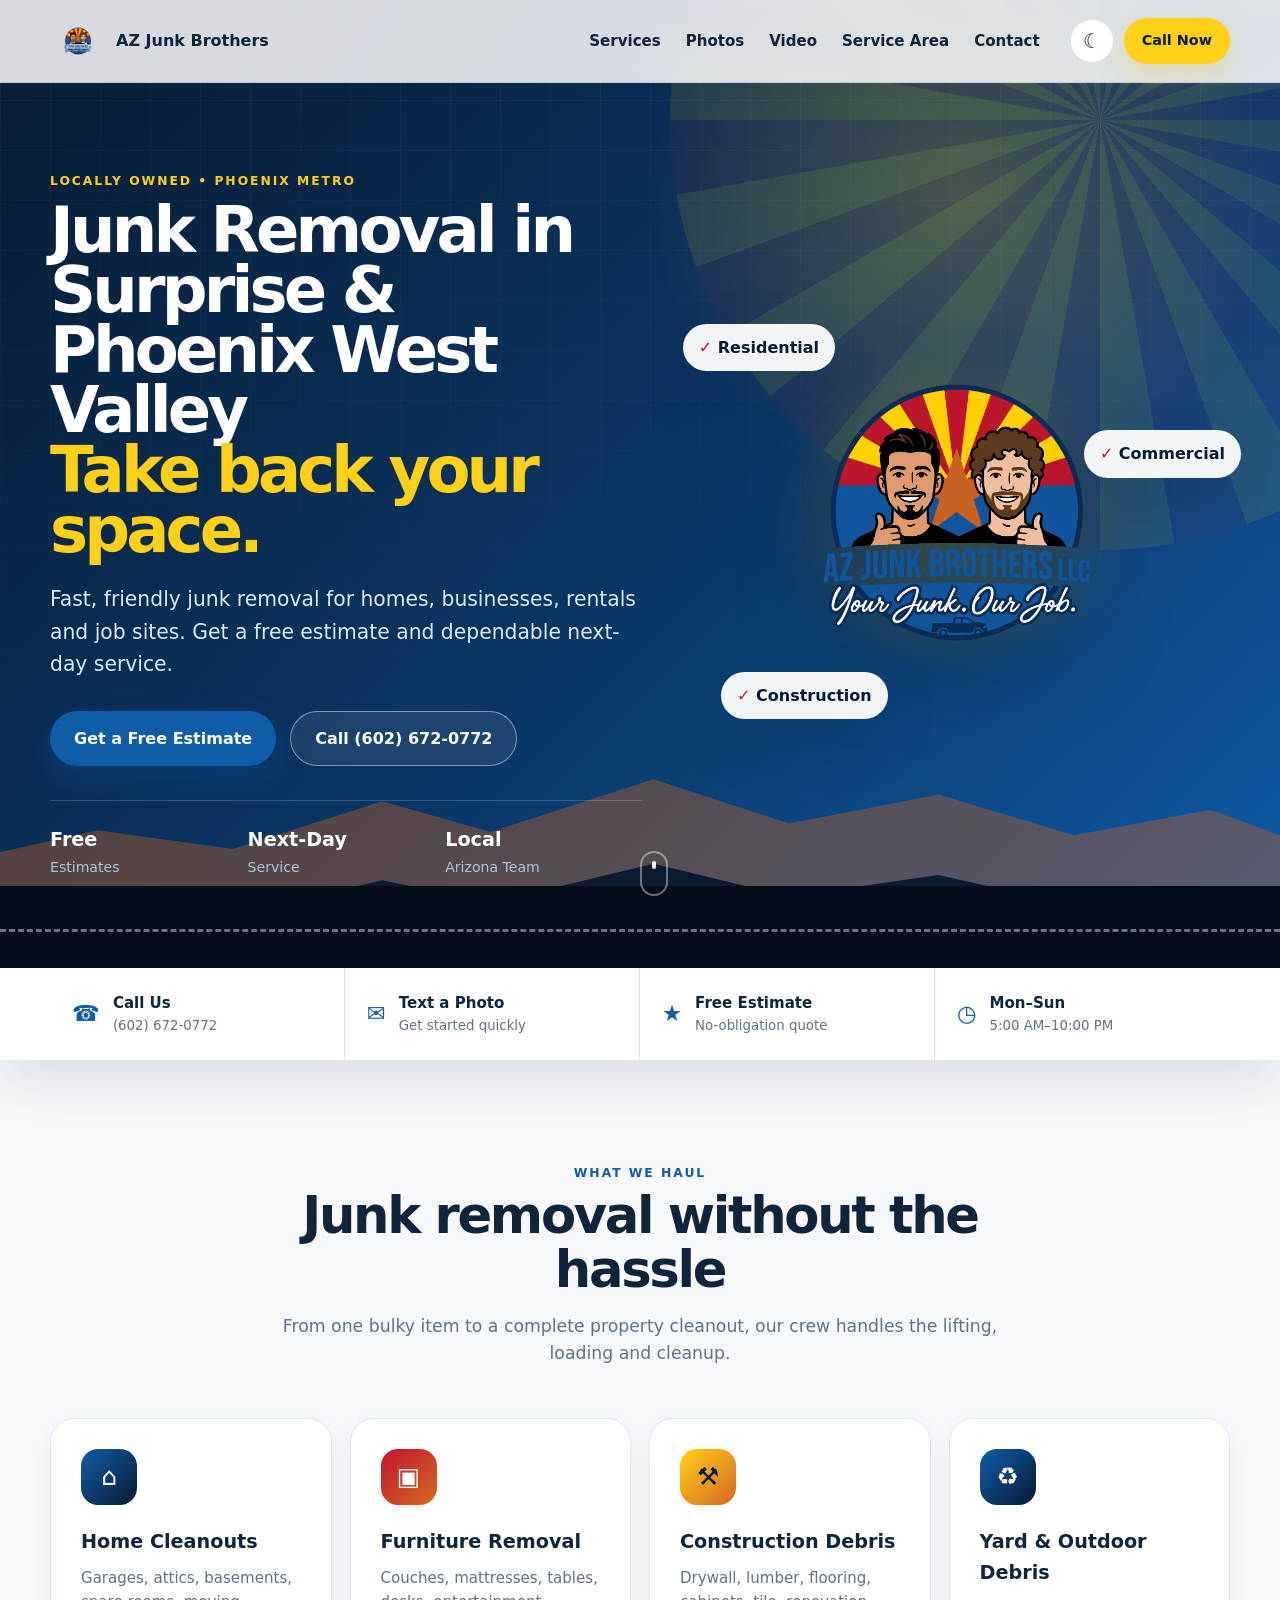
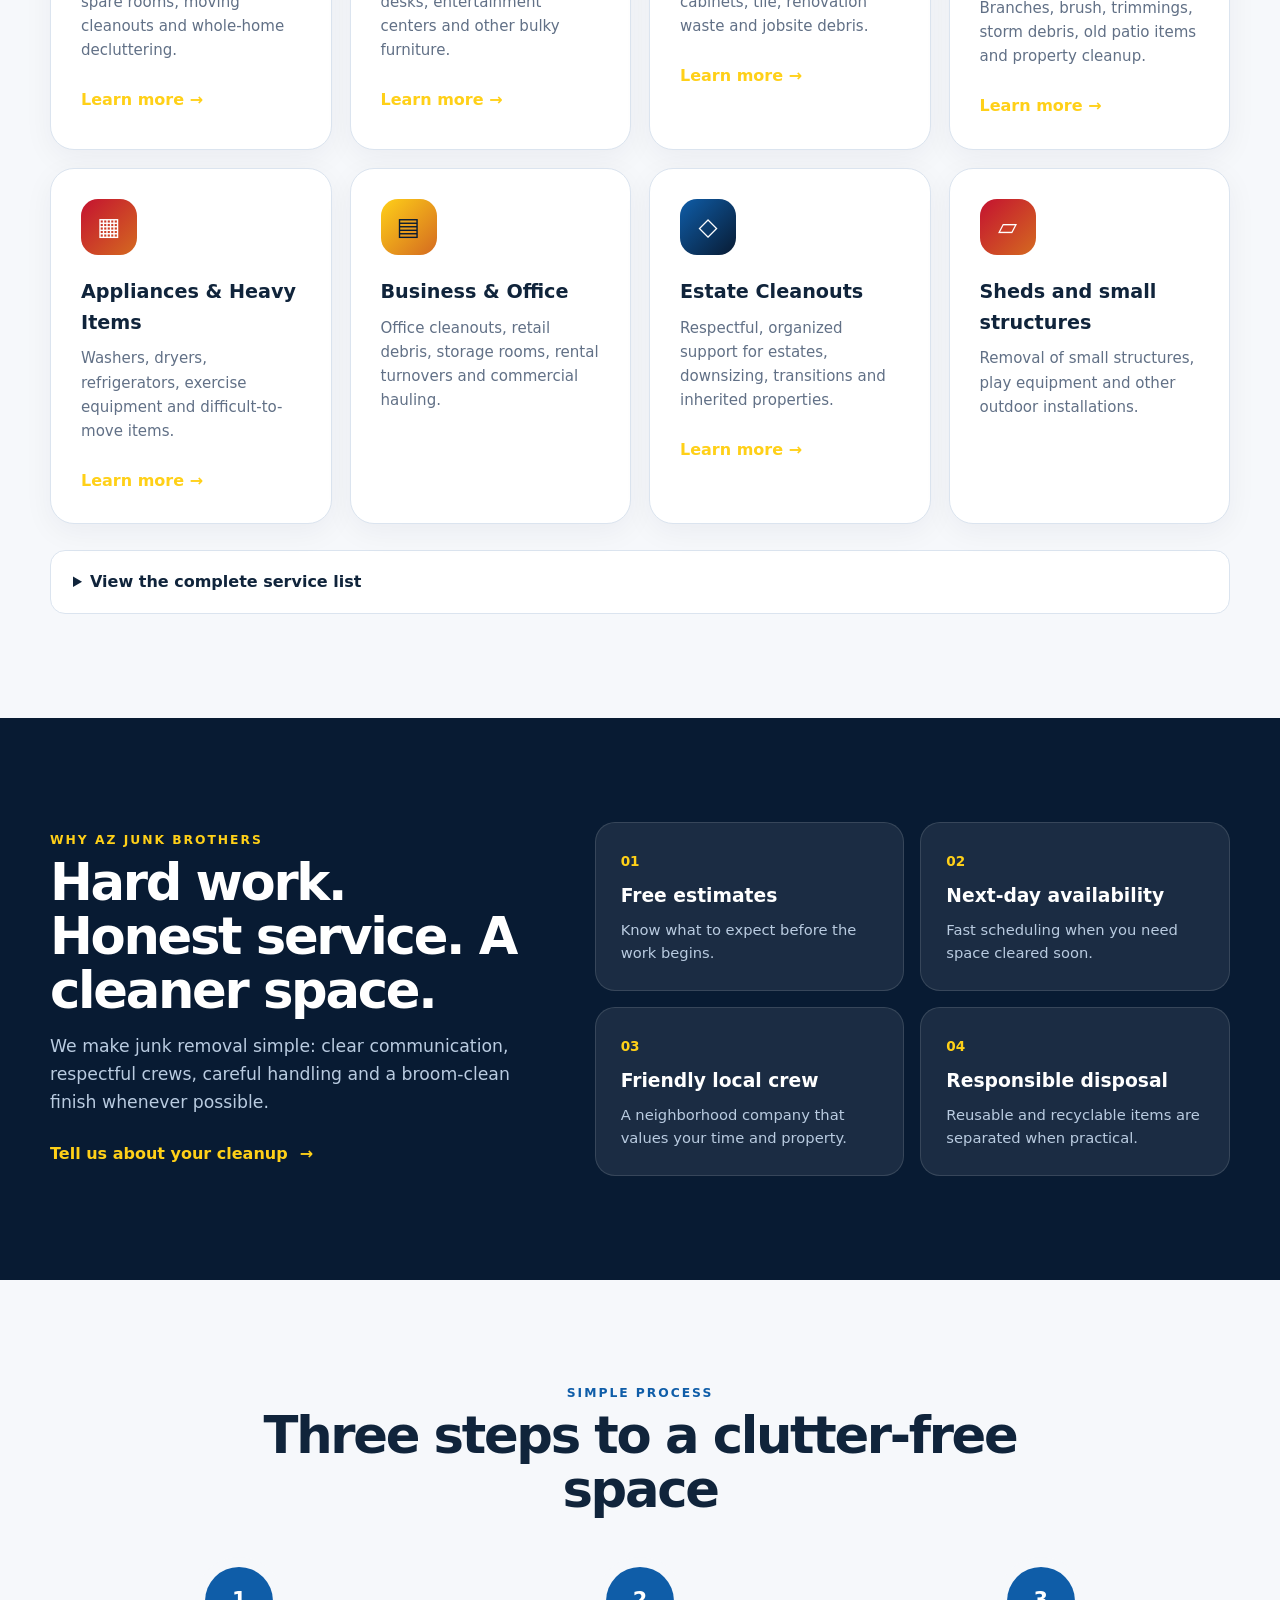
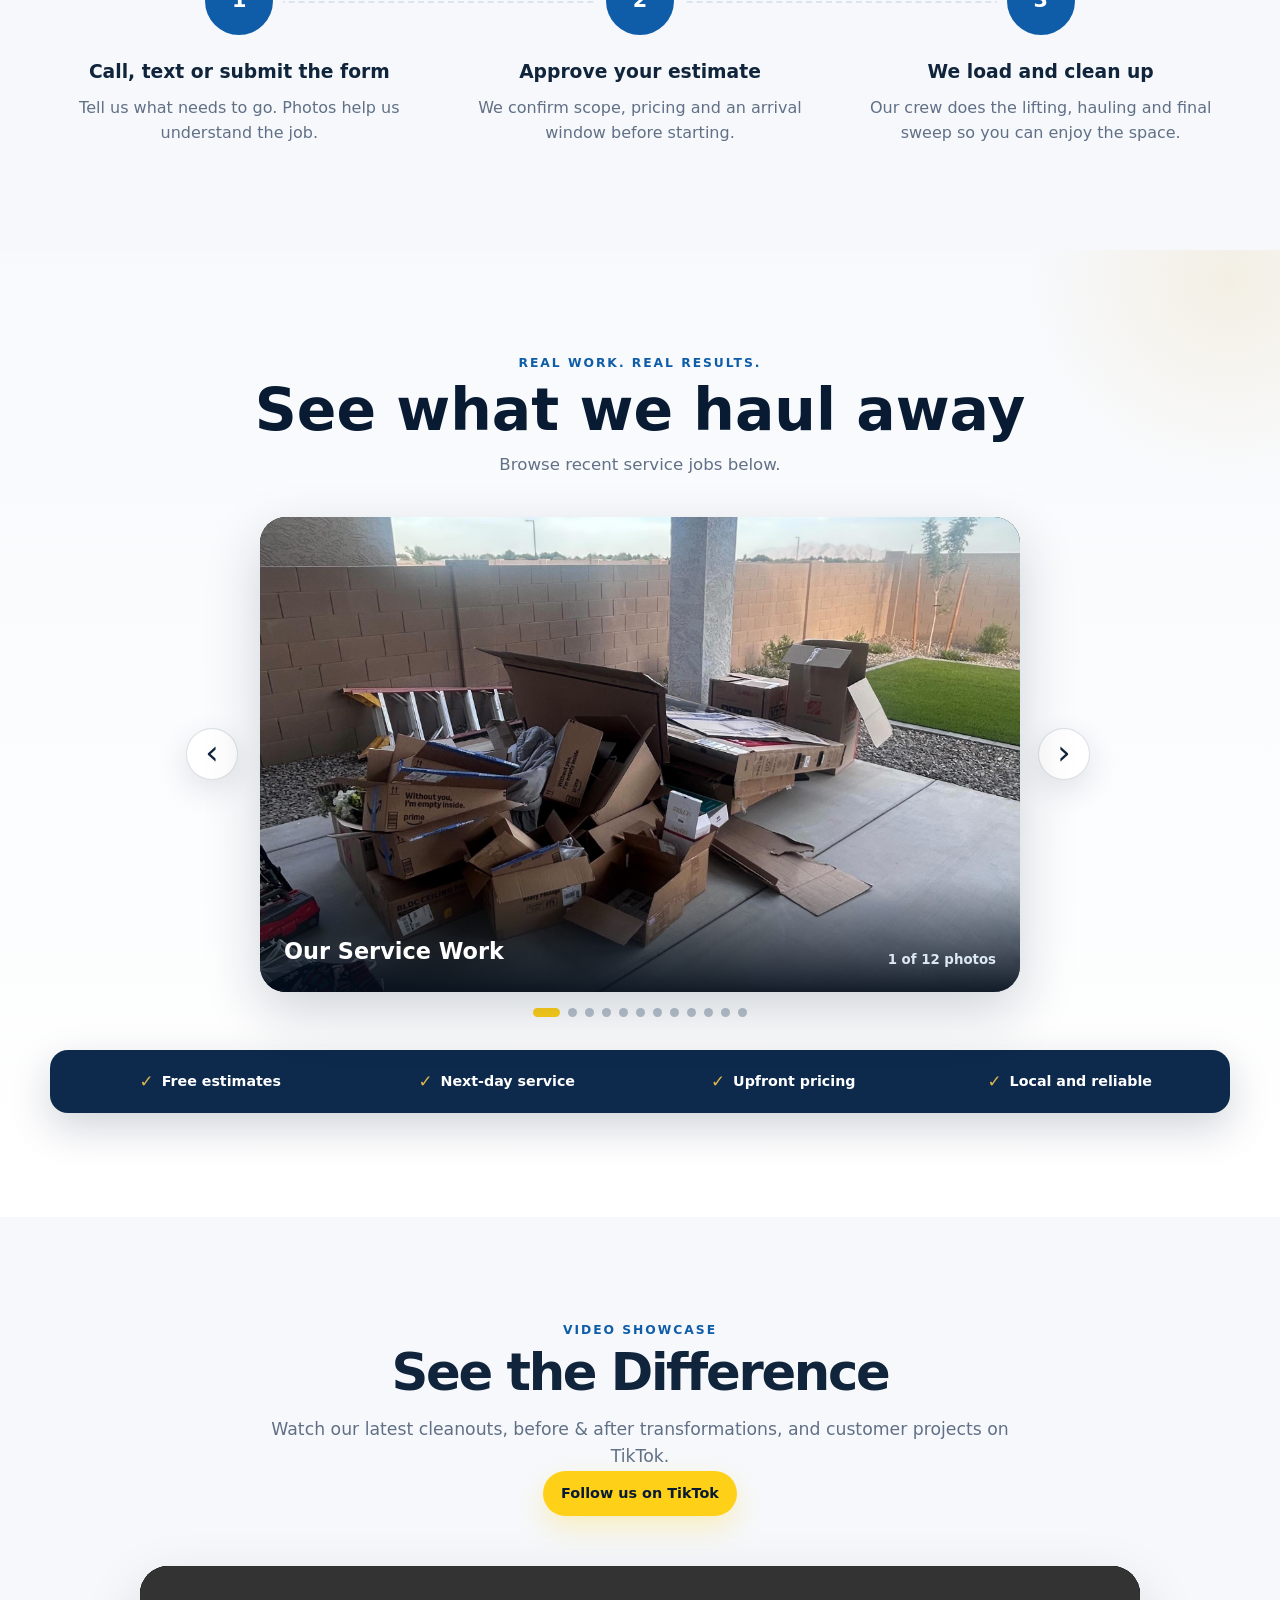
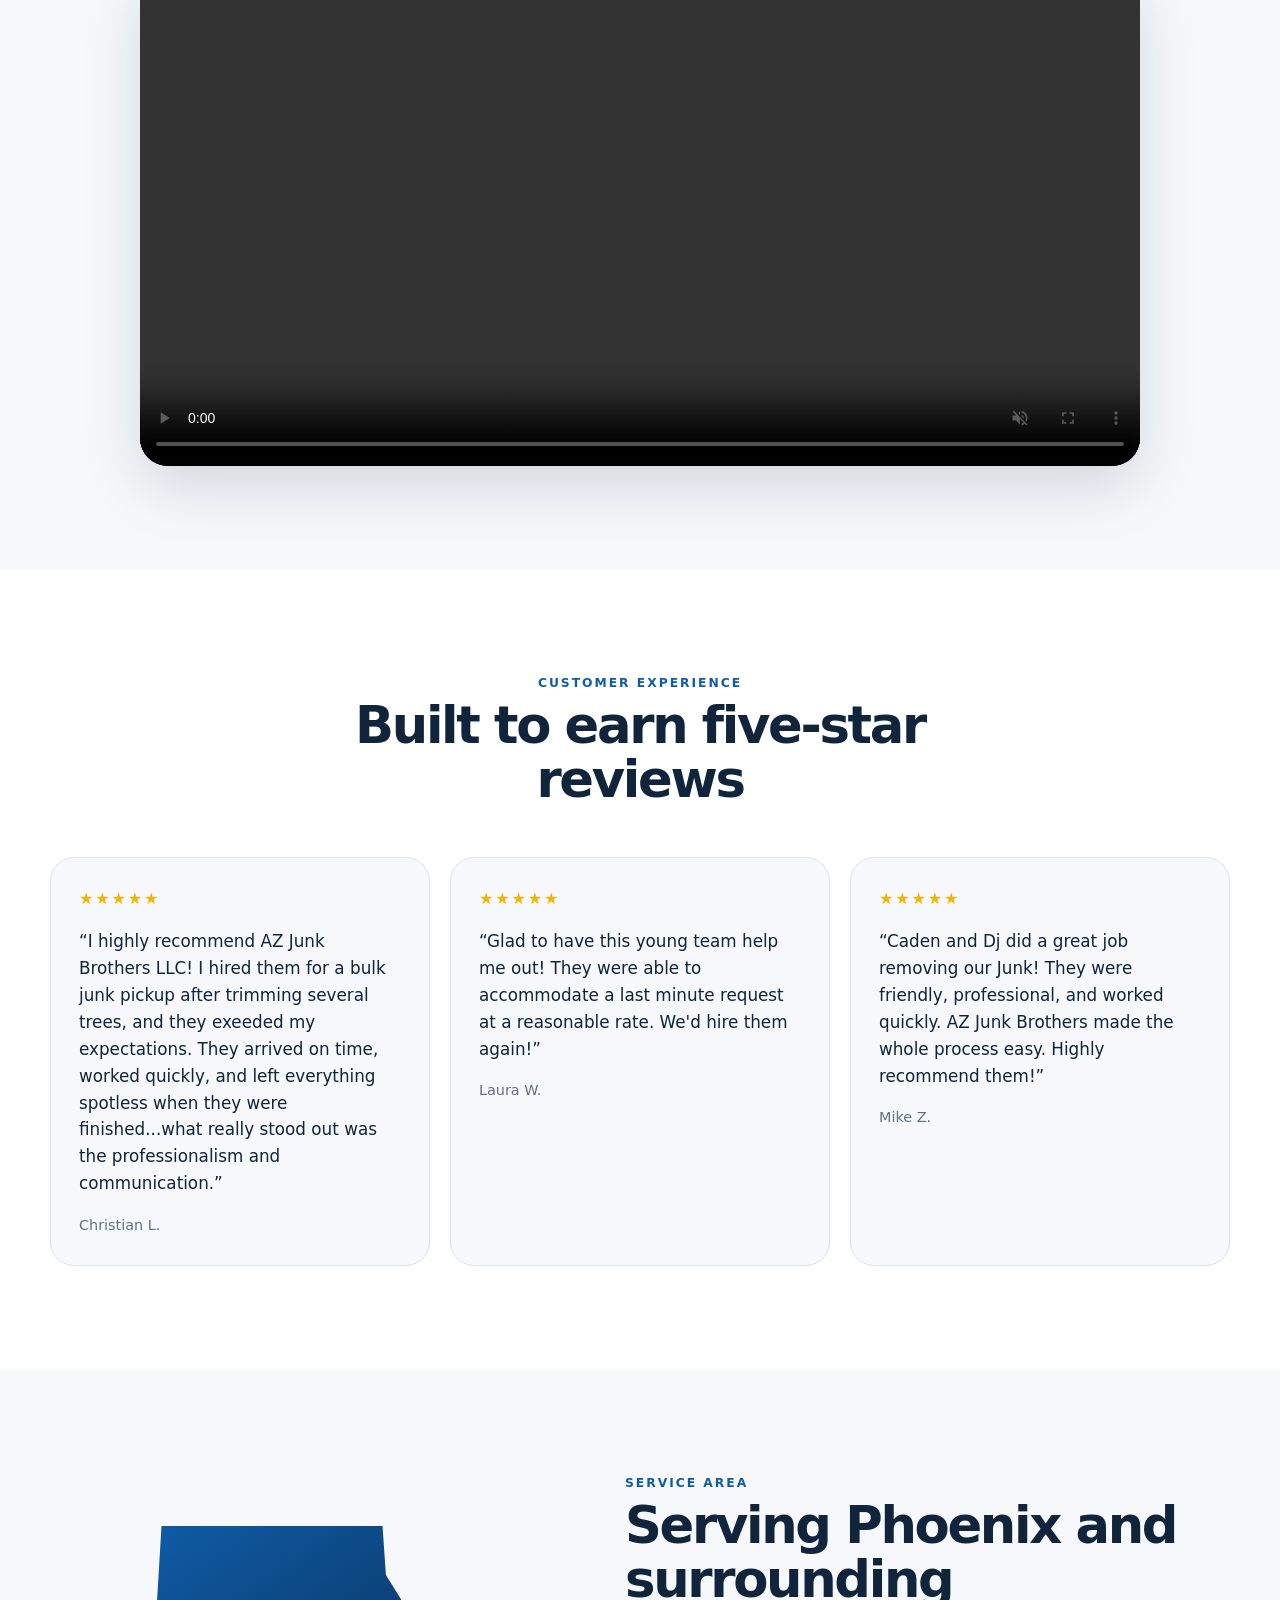
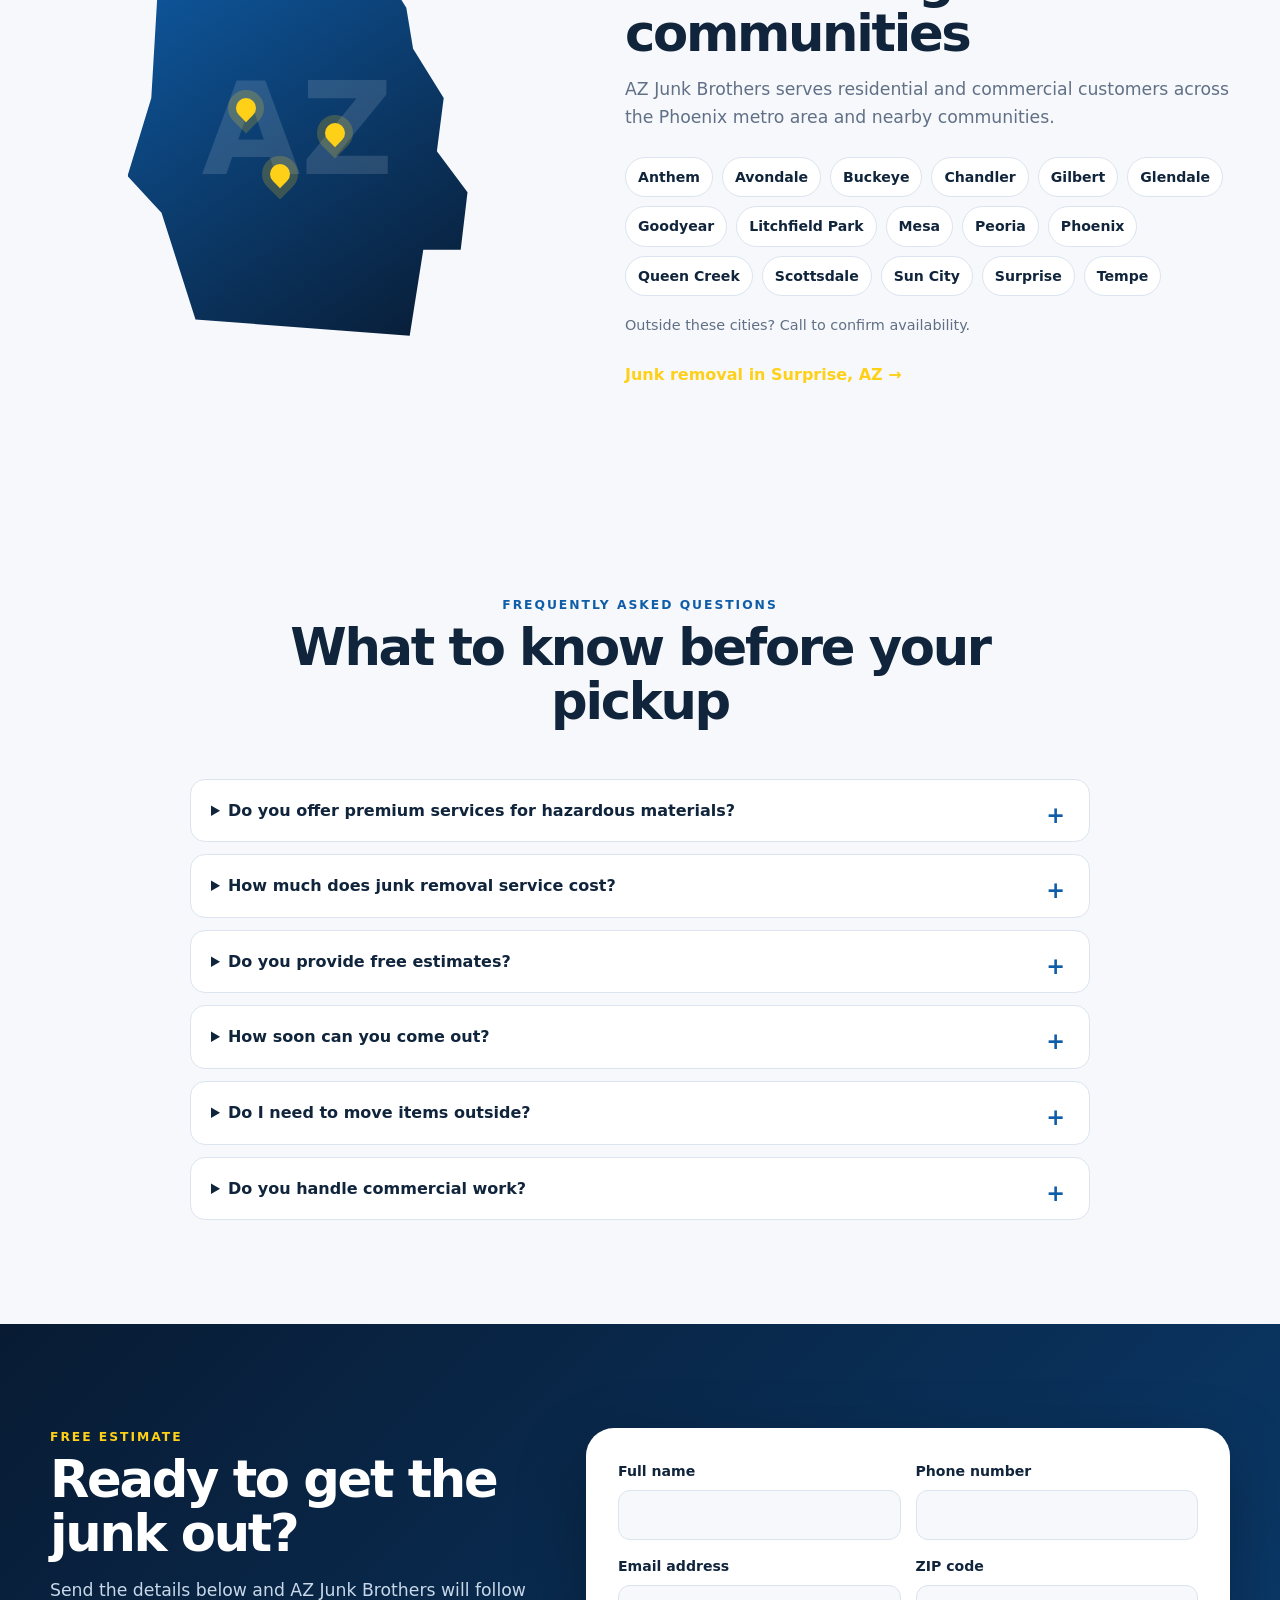
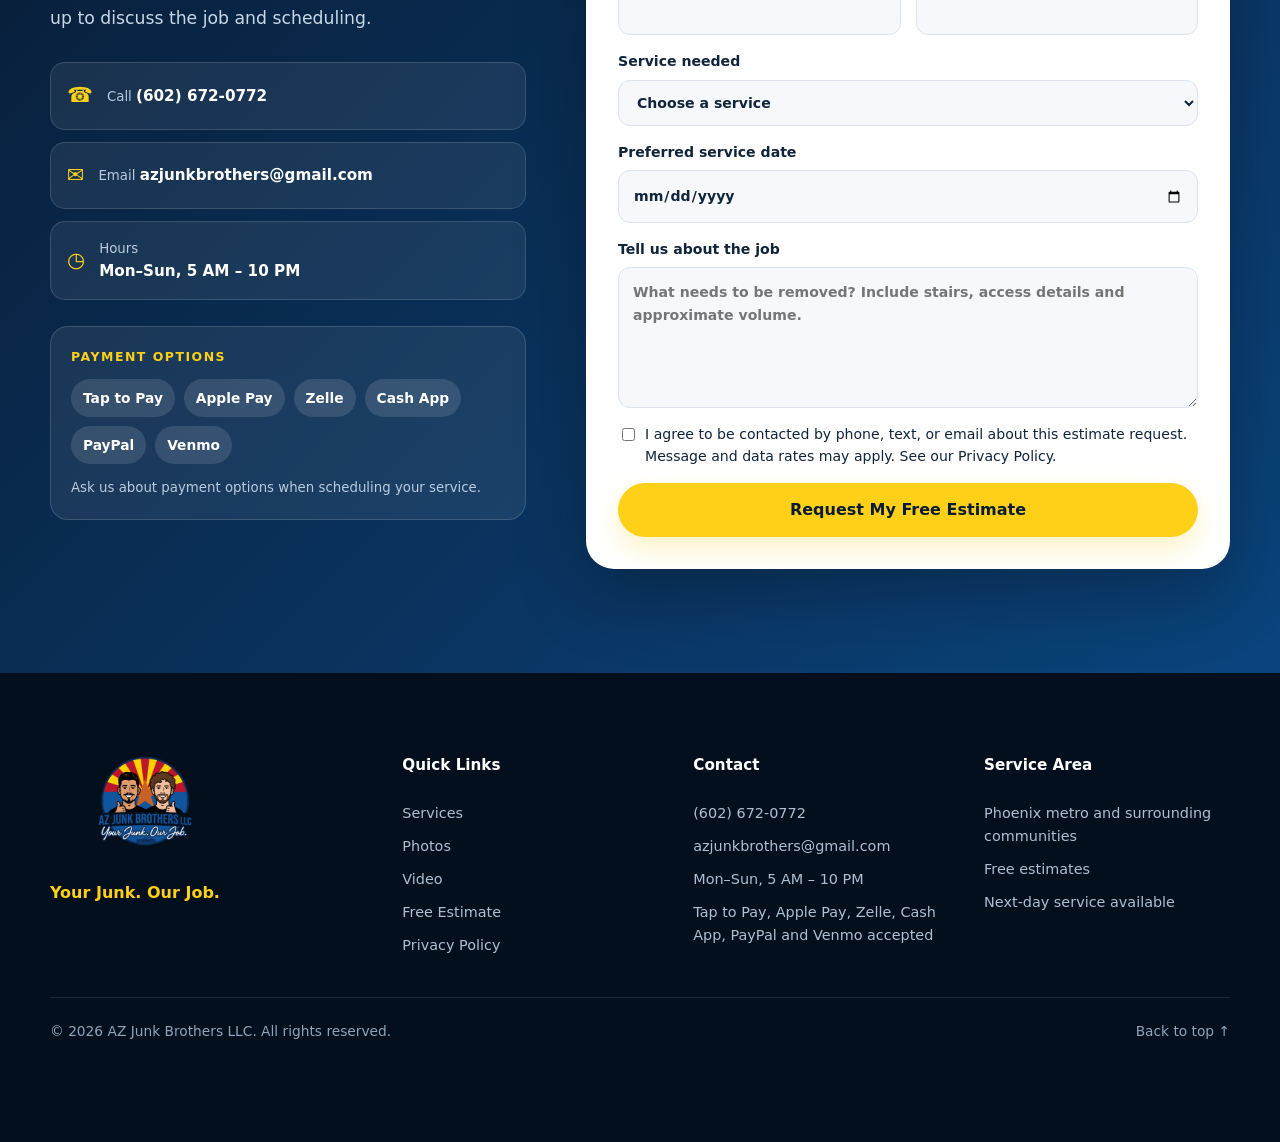
==== commit 9f5314c6: "uploading new files with legal document" ====
--- a/index.html
+++ b/index.html
@@ -9,12 +9,15 @@
 <meta content="AZ Junk Brothers LLC provides residential and commercial junk removal, cleanouts, furniture removal, yard debris hauling and construction cleanup in Surprise and across the Phoenix West Valley. Free estimates available." name="description"/>
 <meta content="index,follow" name="robots"/>
 <link href="https://junkbrosaz.com/" rel="canonical"/>
-<link href="/favicon.ico" rel="icon" sizes="any"/>
-<link href="/favicon-32x32.png" rel="icon" sizes="32x32" type="image/png"/>
-<link href="/favicon-16x16.png" rel="icon" sizes="16x16" type="image/png"/>
-<link href="/apple-touch-icon.png" rel="apple-touch-icon" sizes="180x180"/>
+<link rel="icon" type="image/png" sizes="48x48" href="/favicon-48x48.png"/>
+<link rel="icon" type="image/png" sizes="96x96" href="/favicon-96x96.png"/>
+<link rel="icon" type="image/png" sizes="192x192" href="/favicon-192x192.png"/>
+<link rel="icon" type="image/png" sizes="512x512" href="/favicon-512x512.png"/>
+<link rel="icon" href="/favicon.ico" sizes="any"/>
+<link rel="apple-touch-icon" sizes="180x180" href="/apple-touch-icon.png"/>
+<link rel="manifest" href="/site.webmanifest"/>
 <link as="image" href="assets/images/az-junk-brothers-logo.png" rel="preload"/>
-<link href="/assets/css/styles.css?v=20260731-3" rel="stylesheet"/>
+<link href="/assets/css/styles.css?v=20260821-1" rel="stylesheet"/>
 <meta content="website" property="og:type"/>
 <meta content="AZ Junk Brothers LLC | Junk Removal in Surprise &amp; Phoenix West Valley" property="og:title"/>
 <meta content="Fast, reliable junk removal, cleanouts, furniture removal, yard debris hauling and construction cleanup throughout Surprise and the Phoenix West Valley. Free estimates available." property="og:description"/>
@@ -333,7 +336,7 @@
 </label>
 <label>Preferred service date<input name="preferred_date" type="date"/></label>
 <label>Tell us about the job<textarea name="message" placeholder="What needs to be removed? Include stairs, access details and approximate volume." required="" rows="5"></textarea></label>
-<label class="consent"><input required="" type="checkbox"/><span>I agree to be contacted about this estimate request.</span></label>
+<label class="consent"><input name="contact_consent" required="" type="checkbox" value="agreed"/><span>I agree to be contacted by phone, text, or email about this estimate request. Message and data rates may apply. See our <a href="privacy-policy.html">Privacy Policy</a>.</span></label>
 <button class="button button-gold button-full" type="submit">Request My Free Estimate</button>
 </form>
 </div>
@@ -345,7 +348,7 @@
 <img alt="AZ Junk Brothers LLC" src="assets/images/az-junk-brothers-logo.png"/>
 <p>Your Junk. Our Job.</p>
 </div>
-<div><h3>Quick Links</h3><a href="#services">Services</a><a href="#gallery">Photos</a><a href="#video">Video</a><a href="#contact">Free Estimate</a></div>
+<div><h3>Quick Links</h3><a href="#services">Services</a><a href="#gallery">Photos</a><a href="#video">Video</a><a href="#contact">Free Estimate</a><a href="privacy-policy.html">Privacy Policy</a></div>
 <div><h3>Contact</h3><a href="tel:+16026720772">(602) 672-0772</a><a href="mailto:azjunkbrothers@gmail.com">azjunkbrothers@gmail.com</a><span>Mon–Sun, 5 AM – 10 PM</span><span>Tap to Pay, Apple Pay, Zelle, Cash App, PayPal and Venmo accepted</span></div>
 <div><h3>Service Area</h3><span>Phoenix metro and surrounding communities</span><span>Free estimates</span><span>Next-day service available</span></div>
 </div>
